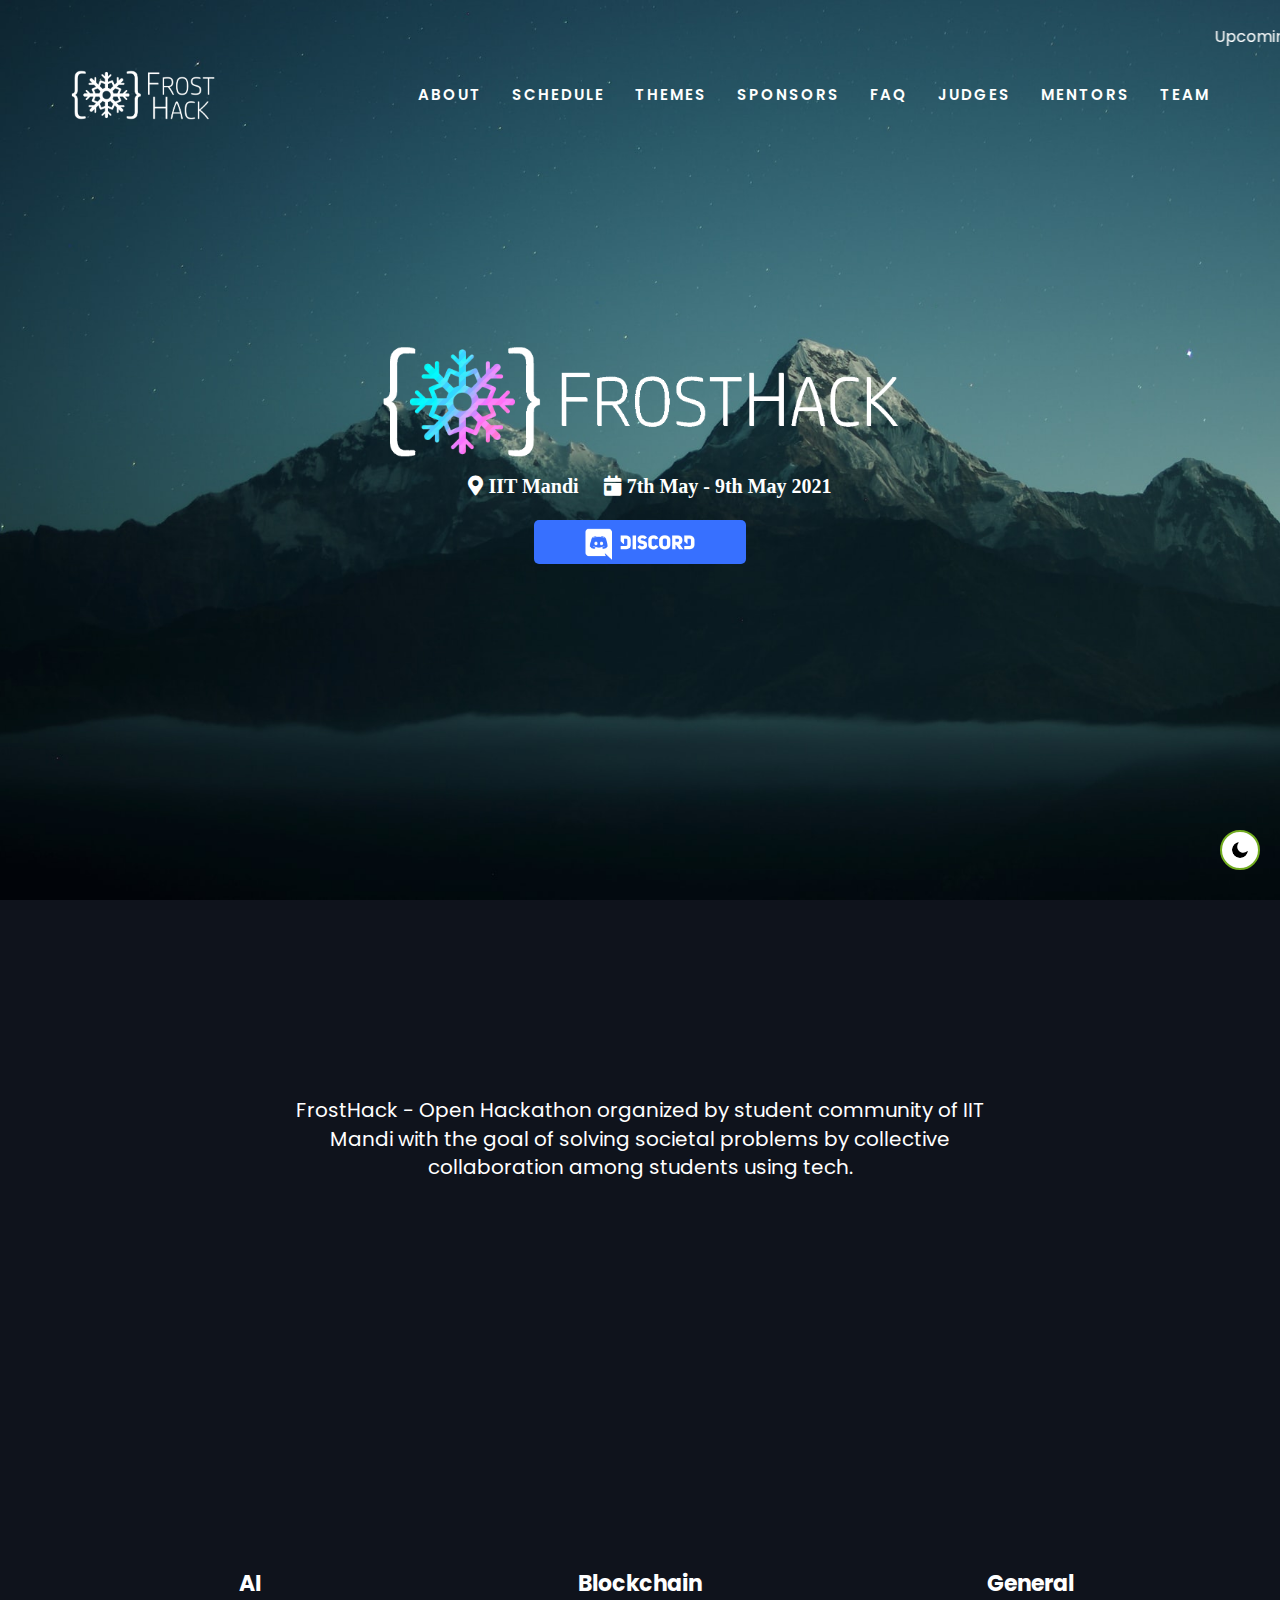
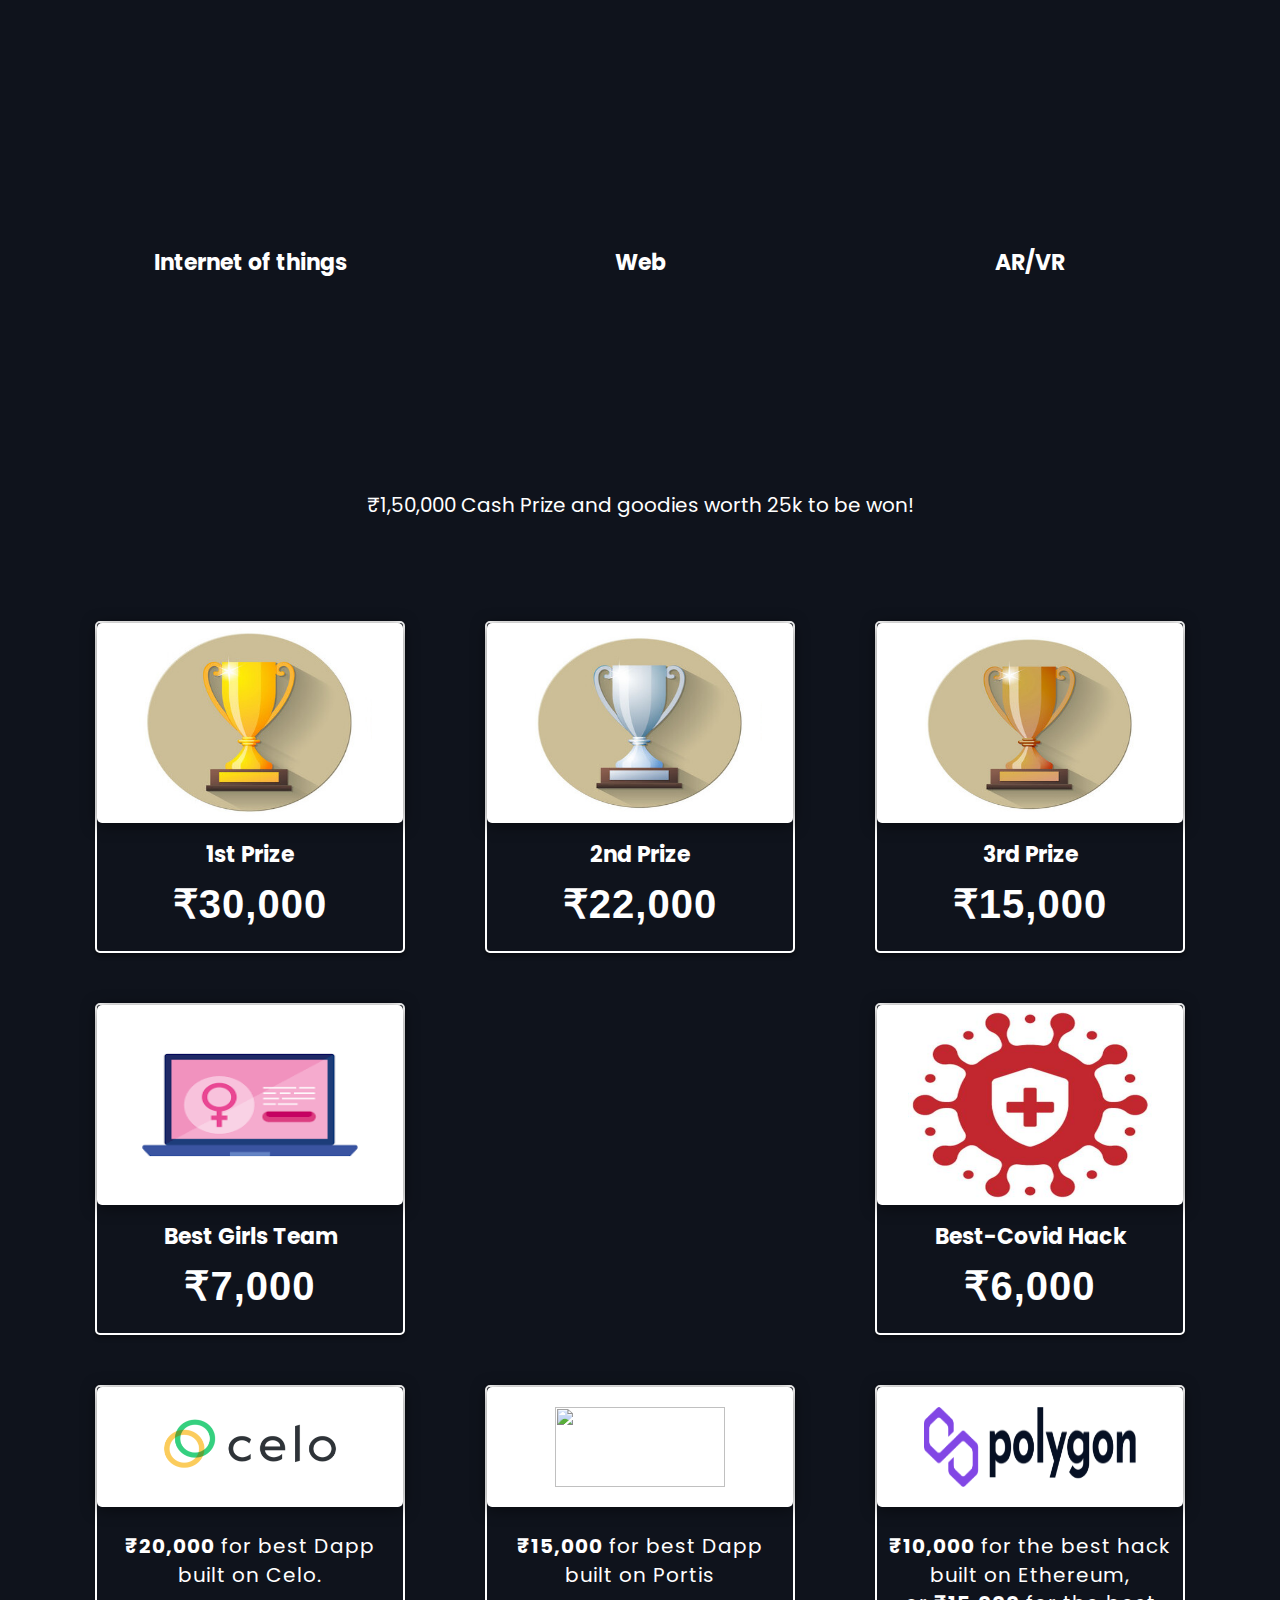
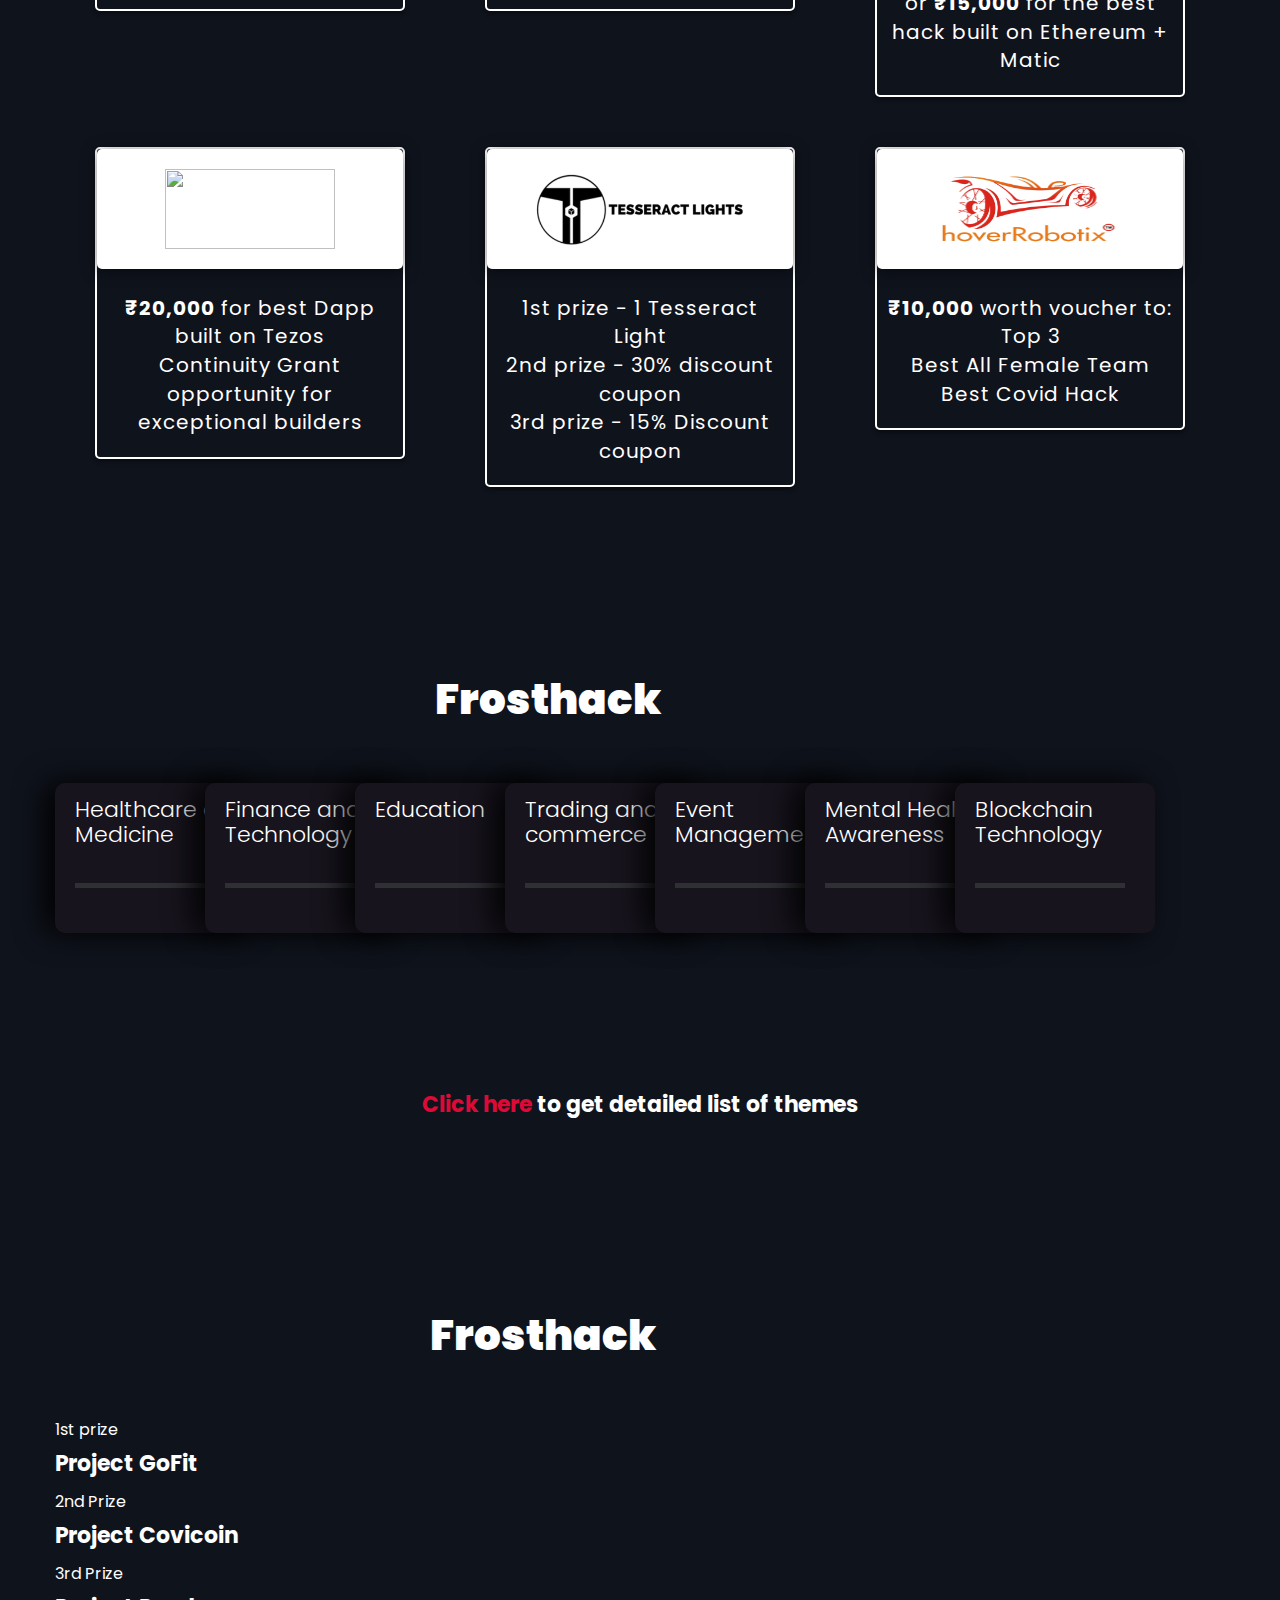
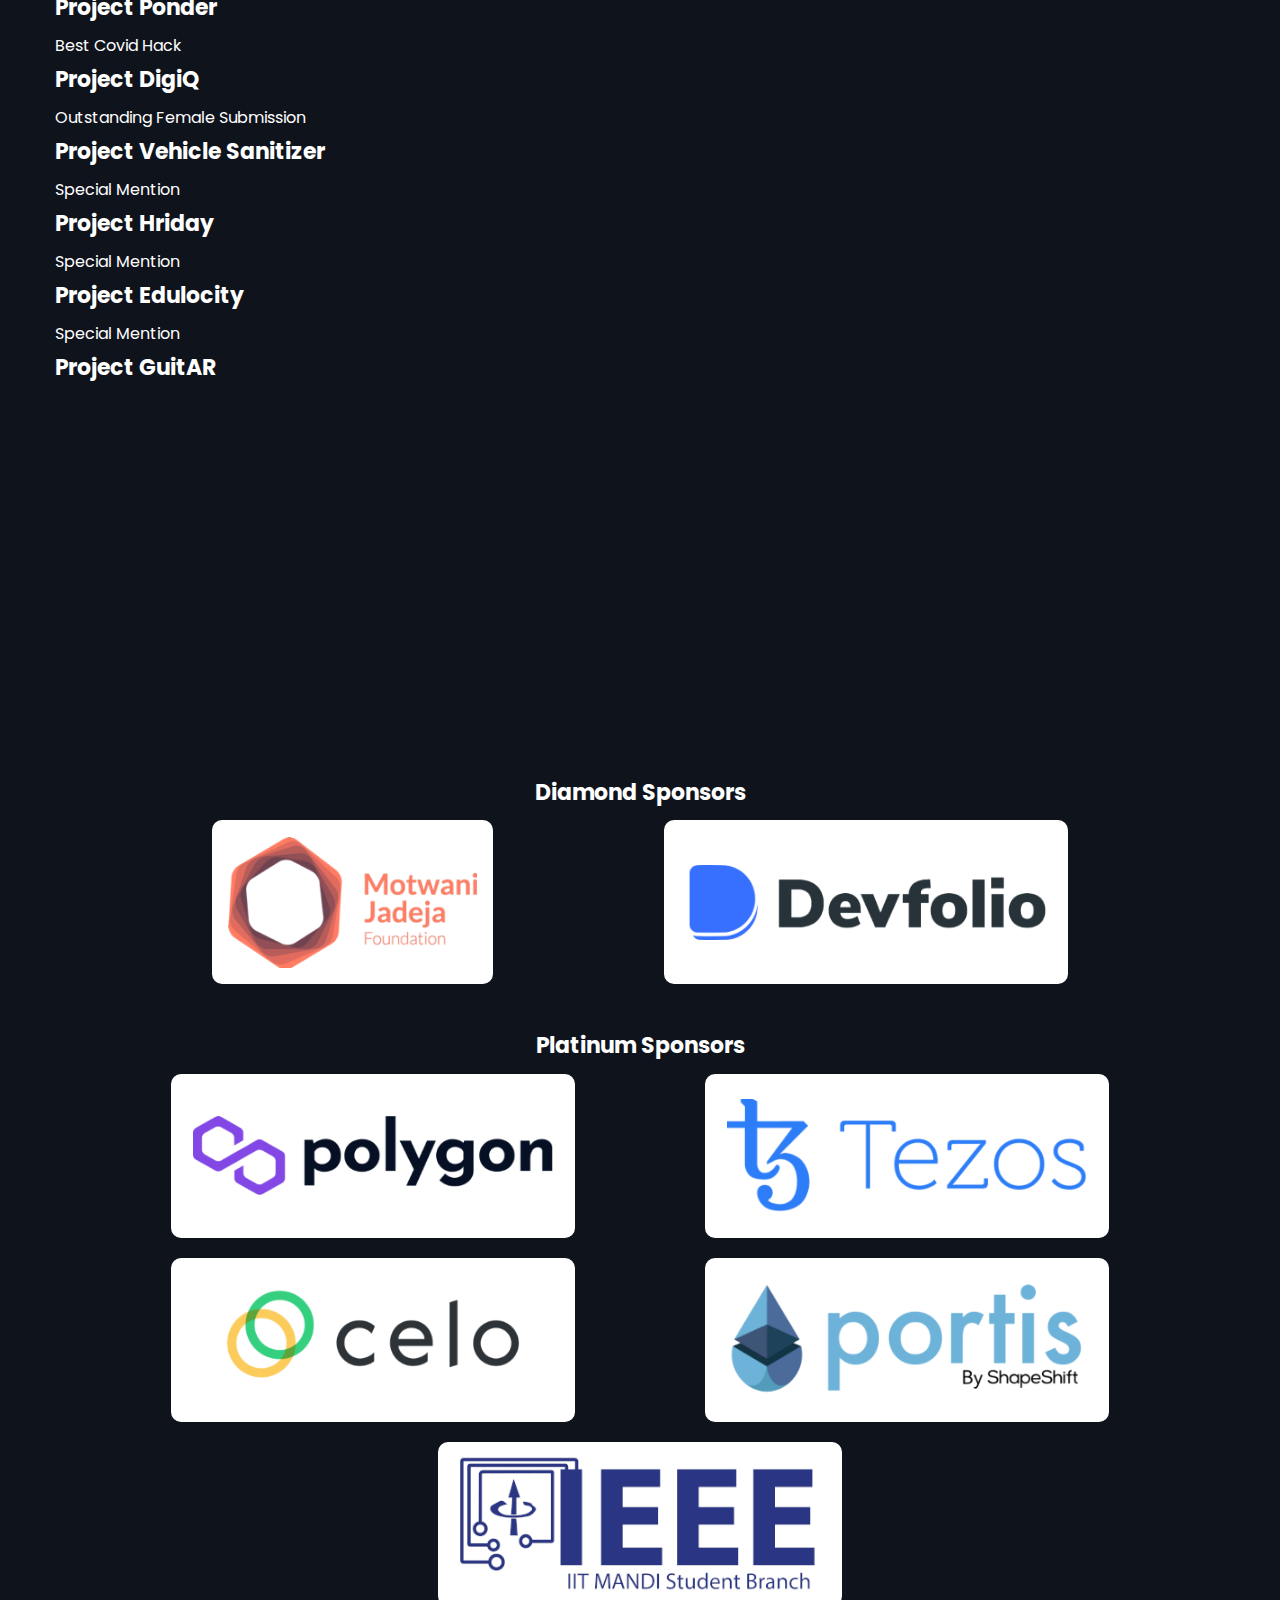
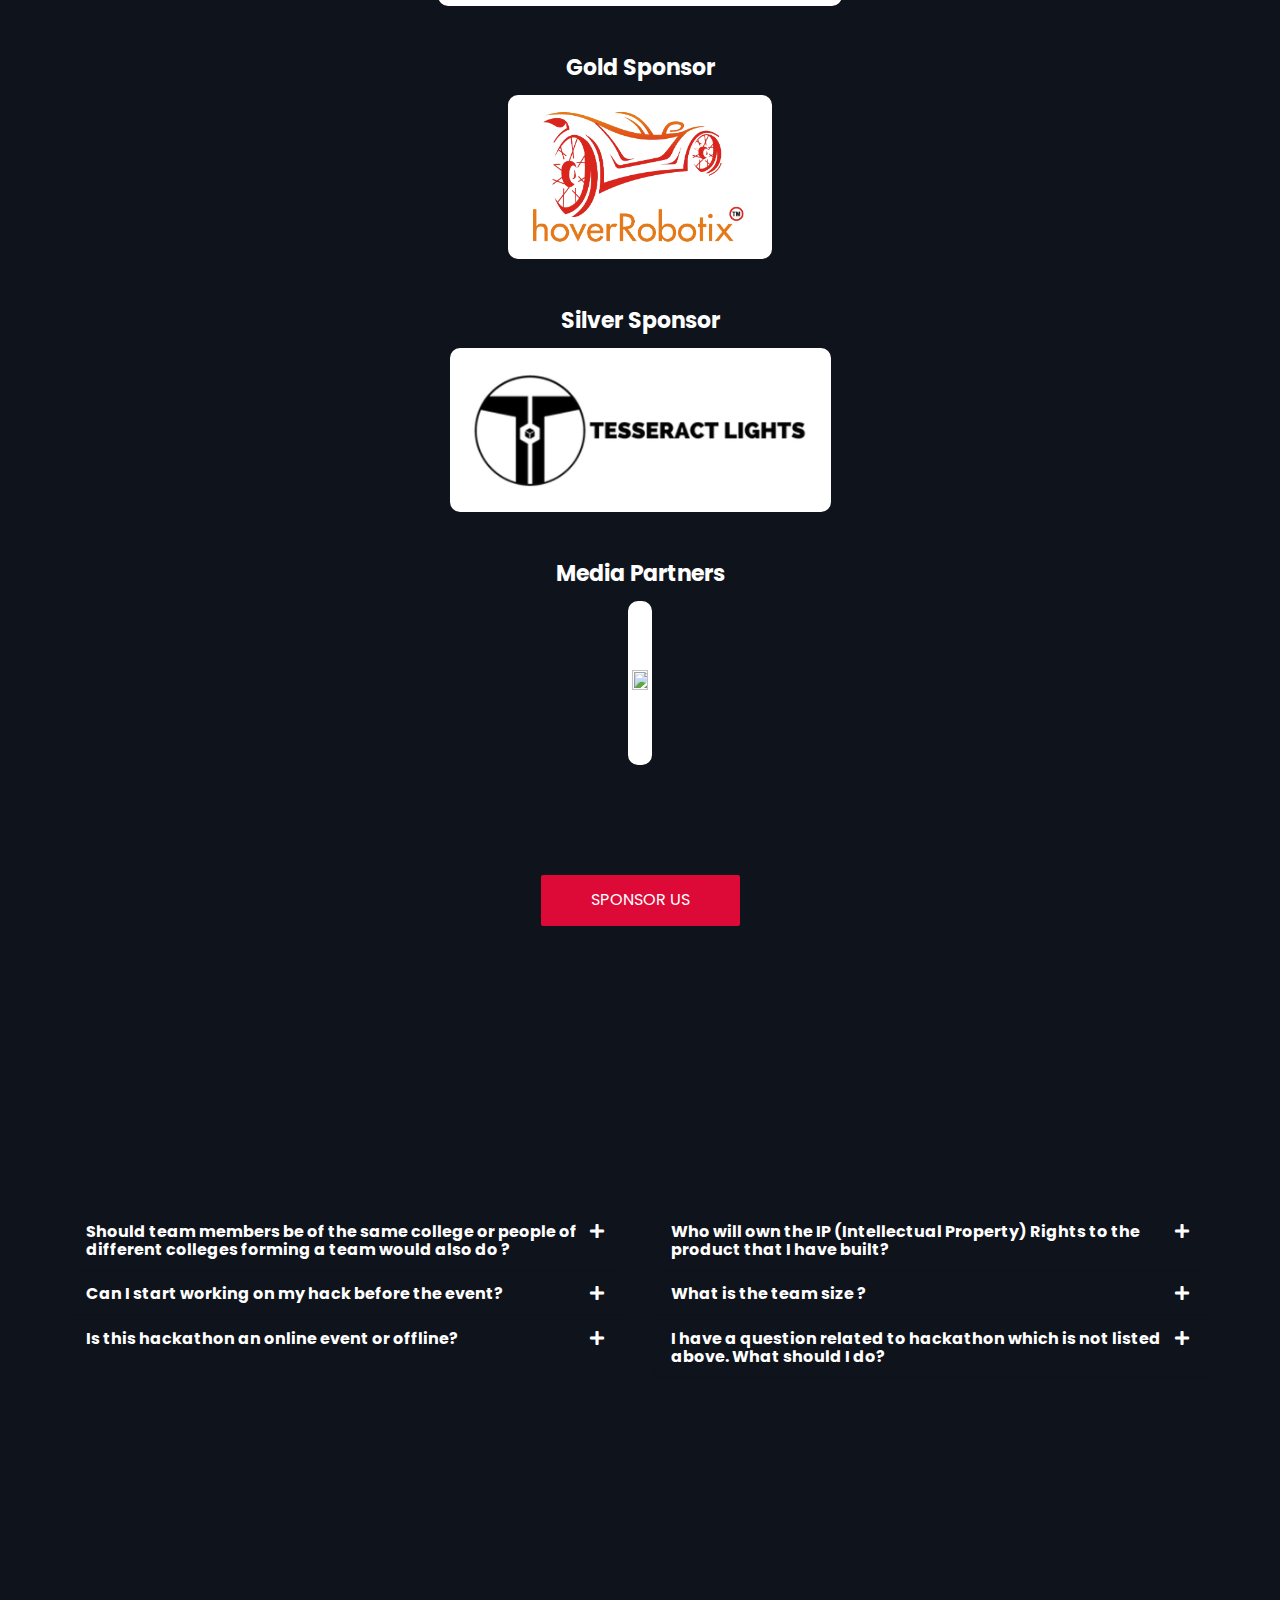
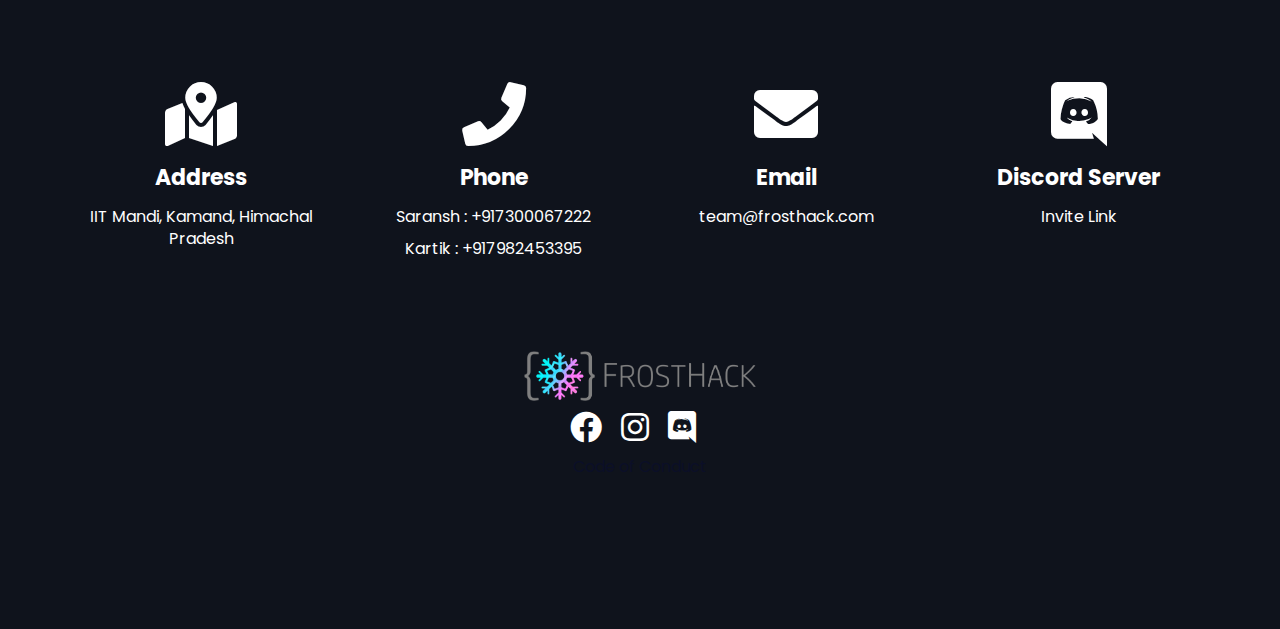
==== index.html @ 31b35fc3 "Update index.html" ====
<!DOCTYPE html>
<html lang="en">

<head>
	<meta name="keywords" content="tech,event,hack,hackathon,2020,frosthack,iit,mandi,fest,latest,trending">
	<meta charset="utf-8">
	<meta http-equiv="X-UA-Compatible" content="IE=edge">
	<meta name="viewport" content="width=device-width, initial-scale=1">
	<!-- The above 3 meta tags *must* come first in the head; any other head content must come *after* these tags -->

	<title>FrostHack | IIT Mandi</title>

	<!-- favicon -->
	<link rel="icon" href="./img/logos/favi.png" type="image/x-icon" />
	<link rel="shortcut icon" href="./img/logos/favi.png" type="image/x-icon" />

	<!-- Google font -->
	<link href="https://fonts.googleapis.com/css?family=Poppins:400,500,700,900" rel="stylesheet">

	<!-- Bootstrap -->
	<link type="text/css" rel="stylesheet" href="css/bootstrap.min.css" />
	<!-- Owl Carousel -->
	<link type="text/css" rel="stylesheet" href="css/owl.carousel.css" />
	<link type="text/css" rel="stylesheet" href="css/owl.theme.default.css" />

	<!-- Font Awesome Icon -->
	<link rel="stylesheet" href="fontAwesome/css/all.min.css">
	<!-- <link rel="stylesheet" href="css/font-awesome.min.css"> -->

	<!-- Custom stlylesheet -->
	<link type="text/css" rel="stylesheet" href="css/style.css" />
	<link rel="stylesheet" href="css/index.css">
	<link rel="stylesheet" href="css/faq.css">
	<link rel="stylesheet" href="css/discordInvite.css"/>

</head>
	<body>
	<!-- Header -->
	<header id="header" class="transparent-navbar navTop">
		<marquee id="timeline" class="changecolor"></marquee>
		<!-- container -->
		<div class="container">
			<!-- navbar header -->
			<div class="navbar-header">
				<!-- Logo -->
				<div class="navbar-brand">
					<a class="logo" href="#home">
						<img class="logo-img" src="./img/logos/wide-small-white.png" alt="logo">
						<img class="logo-alt-img" src="./img/logos/wide-small.png" alt="logo">
					</a>
				</div>
				<!-- /Logo -->

				<!-- Mobile toggle -->
				<button class="navbar-toggle">
					<i class="fas fa-bars"></i>
				</button>
				<!-- /Mobile toggle -->
			</div>
			<!-- /navbar header -->

			<!-- Navigation -->
			<nav id="nav">
				<ul class="main-nav nav navbar-nav navbar-right">
					<!-- <li><a href="#home">Top</a></li> -->
					<li><a href="#about">about</a></li>
					<li><a href="#schedule">schedule</a></li>
					<li><a href="#themes">Themes</a></li>
					<li><a href="#sponsors">sponsors</a></li>
					<li><a href="#faq">faq</a></li>
					<li><a href="judges.html">Judges</a></li>
					<li><a href="mentors.html">Mentors</a></li>
					<li><a href="team.html">team</a></li>
				</ul>
			</nav>
			<!-- /Navigation -->
		</div>
		<!-- /container -->
	</header>
	<!-- /Header -->

	<!-- Home -->
	<div id="home">
		<!-- background image -->
		<div class="section-bg hero" data-stellar-background-ratio="0.5"></div>
		<!-- /background image -->

		<!-- home wrapper -->
		<div class="home-wrapper">
			<!-- container -->
			<div class="container">
				<!-- row -->
				<div class="row">
					<!-- home content -->
					<div class="col-md-8 col-md-offset-2">
						<div class="home-content">
							<h1>
								<!-- frosthack -->
								<img id="frosthacklogo" src="./img/logos/wide-white.png" alt="">
							</h1>
							<h4 class="lead">
								<i class="fas fa-map-marker-alt"> IIT Mandi</i>
								<i class="fas fa-calendar-day"> 7th May - 9th May 2021</i>
							</h4>
							<a href="https://discord.com/invite/Vq9FwuCnmb" class="cta-button-hero"><img src="./img/discord.png"></a>
							<div> <br> </div>
							<div> <br> </div>
							<div 
								class="apply-button" 
								data-hackathon-slug="frosthack2021" 
								data-button-theme="light"
								style="height: 44px; width: 312px"
							></div>
						</div>

					</div>
					<!-- /home content -->
				</div>
				<!-- /row -->
			</div>
			<!-- /container -->
		</div>
		<!-- /home wrapper -->
	</div>
	<!-- /Home -->

	<!-- About -->
	<div id="about" class="section">
		<!-- container -->
		<div class="container">
			<!-- row -->
			<div class="row">
				<!-- section title -->
				<div class="section-title">
					<h3 class="title"><span>About</span> <span style="color: #dd0a37;">Event</span></h3>
				</div>
				<!-- /section title -->

				<div class="col-md-8 col-md-offset-2 text-center">
					<!-- about content -->
					<div class="about-content">
						<p class="changecolor">
							FrostHack - Open Hackathon organized by student community of IIT Mandi with the goal of
							solving societal problems by collective collaboration among students using tech.
						</p>
					</div>
					<!-- /about content -->

				</div>
			</div>
			<!-- row -->
		</div>
		<!-- /container -->

		<!-- container -->
		<div class="container" style="padding-top: 4em;">
			<!-- row -->
			<div class="row tracks">
				<!-- section title -->
				<div class="section-title">
					<h5 class="title"><span>Tracks</span> </h5>
				</div>
				<!-- /section title -->

				<!-- track -->
				<div class="col-sm-4">
					<div class="track">
						<img src="img/ai.svg" alt="">
						<h3 class="mt-3">AI</h3>
					</div>
				</div>
				<!-- /track -->

				<!-- track -->
				<div class="col-sm-4">
					<div class="track">
						<img src="img/blockchain.svg" alt="">
						<h3 class="mt-3">Blockchain</h3>
					</div>
				</div>
				<!-- /track -->

				<!-- track -->
				<div class="col-sm-4">
					<div class="track">
						<img src="img/innovation.svg" alt="">
						<h3 class="mt-3">General</h3>
					</div>
				</div>
				<!-- /track -->

				<!-- track -->
				<div class="col-sm-4">
					<div class="track">
						<img src="img/iot.svg" alt="">
						<h3 class="mt-3">Internet of things</h3>
					</div>
				</div>
				<!-- /track -->

				<!-- track -->
				<div class="col-sm-4">
					<div class="track">
						<img src="img/web.svg" alt="">
						<h3 class="mt-3">Web</h3>
					</div>
				</div>
				<!-- /track -->

				<!-- track -->
				<div class="col-sm-4">
					<div class="track">
						<img src="img/ar-glasses.svg" alt="">
						<h3 class="mt-3">AR/VR</h3>
					</div>
				</div>
				<!-- /track -->

			</div>
			<!-- /row -->
		</div>
		<!-- /container -->
		
		<!-- container -->
		<div class="container" style="padding-top: 4em;">
			<!-- row -->
			<div class="row tracks">
				<!-- section title -->
				<div class="section-title">
					<h5 class="title"><span>Prizes</span> </h5>
				</div>

				

				<div class="col-md-8 col-md-offset-2 text-center">
					<!-- about content -->
					<div class="about-content">
						<p class="changecolor">
							₹1,50,000 Cash Prize and goodies worth 25k to be won!
						</p>
					</div>
					<!-- /about content -->

				</div>
				

				<!-- Prize Cards -->
				<div id="cards_landscape_wrap-2">
					<div class="container">
						<div class="row">
							<!--Prize-->
							<div class="col-xs-12 col-sm-6 col-md-3 col-lg-4" id = "cash-prize-r1">
								<div class="card-flyer">
									<div class="text-box">
										<div class="image-box">
											<img src="img/gold.jpg" alt="" />
										</div>
										<div class="text-container">
											<h3 class="changecolor">1st Prize</h3>
											<h5 class="changecolor">₹30,000</h5>
											<p></p>
										</div>
									</div>
								</div>		
							</div>
							<!--/Prize-->

							<!--Prize-->
							<div class="col-xs-12 col-sm-6 col-md-3 col-lg-4" id = "cash-prize-r1">
								<div class="card-flyer">
									<div class="text-box">
										<div class="image-box">
											<img src="img/silver.jpg" alt="" />
										</div>
										<div class="text-container">
											<h3 class="changecolor">2nd Prize</h3>
											<h5 class="changecolor">₹22,000</h5>
											<p></p>
										</div>
									</div>
								</div>
							</div>
							<!--/Prize-->

							<!--Prize-->
							<div class="col-xs-12 col-sm-6 col-md-3 col-lg-4" id = "cash-prize-r1">
								<div class="card-flyer">
									<div class="text-box">
										<div class="image-box">
											<img src="img/bronze.jpg" alt="" />
										</div>
										<div class="text-container">
											<h3 class="changecolor">3rd Prize</h3>
											<h5 class="changecolor">₹15,000</h5>
											<p></p>
										</div>
									</div>
								</div>
							</div>
							<!--/Prize-->

							<!--Prize-->
							<div class="col-xs-12 col-sm-6 col-md-3 col-lg-4" id = "cash-prize-r1">
								<div class="card-flyer">
									<div class="text-box">
										<div class="image-box">
											<img src="img/girl.png" alt="" />
										</div>
										<div class="text-container">
											<h3 class="changecolor">Best Girls Team</h3>
											<h5 class="changecolor">₹7,000</h5>
											<p></p>
										</div>
									</div>
								</div>
							</div>
							<!--/Prize-->

							<!--Prize-->
							<div class="col-xs-12 col-sm-6 col-md-3 col-lg-4" id = "cash-prize-r1">
							</div>
							<!--/Prize-->

							<!--Prize-->
							<div class="col-xs-12 col-sm-6 col-md-3 col-lg-4" id = "cash-prize-r1">
								<div class="card-flyer">
									<div class="text-box">
										<div class="image-box">
											<img src="img/covid.jpg" alt="" />
										</div>
										<div class="text-container">
											<h3 class="changecolor">Best-Covid Hack</h3>
											<h5 class="changecolor">₹6,000</h5>
											<p></p>
										</div>
									</div>
								</div>
							</div>
							<!--/Prize-->

							<!--Prize-->
							<div class="col-xs-12 col-sm-6 col-md-3 col-lg-4" id = "cash-prize-r1">
								<a href="https://www.notion.so/Celo-Devfolio-Hackathon-Season-Prize-8b98dac17f134abeae863d5d98c01ff0">
									<div class="card-flyer">
										<div class="text-box">
											<div class="image-box-noncash">
												<img src="img/spons/Celo.png" alt="" />
											</div>
											<div class="text-container">
												<p class="changecolor"><b>₹20,000</b> for best Dapp built on Celo.</p>
											</div>
										</div>
									</div>
								</a>
							</div>
							<!--/Prize-->

							<!--Prize-->
							<div class="col-xs-12 col-sm-6 col-md-3 col-lg-4" id = "cash-prize-r1">
								<a href="https://www.notion.so/Portis-by-Shapeshift-Devfolio-Hackathon-Season-Prize-e198dfd094a9411b8cd0f80d76a04a90">
									<div class="card-flyer">
										<div class="text-box">
											<div class="image-box-noncash">
												<img src="img/spons/portis.jpg" alt="" />
											</div>
											<div class="text-container">
												<p class="changecolor"><b>₹15,000</b> for best Dapp built on Portis</p>
											</div>
										</div>
									</div>
								</a>
							</div>
							<!--/Prize-->

							<!--Prize-->
							<div class="col-xs-12 col-sm-6 col-md-3 col-lg-4" id = "cash-prize-r1">
								<a href="https://www.notion.so/Polygon-Devfolio-Hackathon-Season-Prize-de8961d5eeff4780963749da0b75037c">
									<div class="card-flyer">
										<div class="text-box">
											<div class="image-box-noncash">
												<img src="img/spons/Polygon2.png" alt="" />
											</div>
											<div class="text-container">
												<p class="changecolor"><b>₹10,000</b> for the best hack built on Ethereum,<br> or <b>₹15,000</b> for the best hack built on Ethereum + Matic</p>
											</div>
										</div>
									</div>
								</a>
							</div>
							<!--/Prize-->

							<!--Prize-->
							<div class="col-xs-12 col-sm-6 col-md-3 col-lg-4" id = "cash-prize-r1">
								<a href="https://www.notion.so/Tezos-Devfolio-Hackathon-Season-Prize-e90b6811b0df43e5a7dadf534fc000ff">
									<div class="card-flyer">
										<div class="text-box">
											<div class="image-box-noncash">
												<img src="img/spons/tezos.jpg" alt="" />
											</div>
											<div class="text-container">
												<p class="changecolor"><b>₹20,000</b> for best Dapp built on Tezos <br> Continuity Grant opportunity for exceptional builders</p>
											</div>
										</div>
									</div>
								</a>
							</div>
							<!--/Prize-->

							<!--Prize-->
							<div class="col-xs-12 col-sm-6 col-md-3 col-lg-4" id = "cash-prize-r1">
								<a href="https://tesseract.rezzlon.com/">
									<div class="card-flyer">
										<div class="text-box">
											<div class="image-box-noncash">
												<img src="img/spons/tesseract.png" alt="" />
											</div>
											<div class="text-container">
												<p class="changecolor">1st prize - 1 Tesseract Light <br> 2nd prize - 30% discount coupon <br> 3rd prize - 15% Discount coupon</p>
											</div>
										</div>
									</div>
								</a>
							</div>
							<!--/Prize-->

							<!--Prize-->
							<div class="col-xs-12 col-sm-6 col-md-3 col-lg-4" id = "cash-prize-r1">
								<a href="https://hoverrobotix.com/">
									<div class="card-flyer">
										<div class="text-box">
											<div class="image-box-noncash">
												<img src="img/spons/hoverRobotix.png" alt="" />
											</div>
											<div class="text-container">
												<p class="changecolor"><b>₹10,000</b> worth voucher to: <br>Top 3<br>Best All Female Team<br>Best Covid Hack</b></p>
											</div>
										</div>
									</div>
								</a>
							</div>
							<!--/Prize-->

						</div>
					</div>
				</div>
				<!-- /Prize Cards -->
								

			<!-- /row -->
		</div>
		<!-- /container -->
	</div>
	<!-- /Themes -->
	<div id="themes" class="section">
		<!-- container -->
		<div class="container">
			<!-- row -->
			<div class="row">
		<div class="section-title">
			<h3 class="title"><span></span>Frosthack <span style="color: #dd0a37;">Themes</span></h3>
		</div>
			<div class="container-theme">
				<div class="card">
				<h3 class="title-theme">Healthcare and Medicine</h3>
				<div class="bar">
					<div class="emptybar"></div>
					<div class="filledbar"></div>
				</div>
				</div>
				<div class="card">
				<h3 class="title-theme">Finance and Technology</h3>
				<div class="bar">
					<div class="emptybar"></div>
					<div class="filledbar"></div>
				</div>
				</div>
				<div class="card">
				<h3 class="title-theme">Education</h3>
				<div class="bar">
					<div class="emptybar"></div>
					<div class="filledbar"></div>
				</div>
				</div>
				<div class="card">
				<h3 class="title-theme">Trading and E-commerce</h3>
				<div class="bar">
					<div class="emptybar"></div>
					<div class="filledbar"></div>
				</div>
				</div>
				<div class="card">
				<h3 class="title-theme">Event Management</h3>
				<div class="bar">
					<div class="emptybar"></div>
					<div class="filledbar"></div>
				</div>
				</div>
				<div class="card">
				<h3 class="title-theme">Mental Health Awareness</h3>
				<div class="bar">
					<div class="emptybar"></div>
					<div class="filledbar"></div>
				</div>
				</div>
				<div class="card">
				<h3 class="title-theme">Blockchain Technology</h3>
				<div class="bar">
					<div class="emptybar"></div>
					<div class="filledbar"></div>
				</div>
			</div>
			</div>
			<div class="col-md-8 col-md-offset-2 text-center">
				<!-- about content -->
				<div id="theme_details" class="about-content">
					<p class="changecolor">
						<h3><a href="https://drive.google.com/file/d/1KgGfG7DoovpXUXjqb-hQEa4kHonQ0tBh/view" style="color: #dd0a37;"><span style="color: #dd0a37;">Click here </span><span class="changecolor">to get detailed list of themes</span></a></h3>
					</p>
				</div>
				<!-- /about content -->

			</div>
		</div>
	</div>
	</div>
	<link href="https://fonts.googleapis.com/css?family=Montserrat:400,700" rel="stylesheet">

	<div id="themes" class="section">
		<!-- container -->
		<div class="container">
			<!-- row -->
			<div class="row">
		<div class="section-title">
			<h3 class="title"><span></span>Frosthack <span style="color: #dd0a37;">Winners</span></h3>
		</div>
	<section class="hero-section">
	  <div class="card-grid">
		<a class="winners_card" href="https://devfolio.co/submissions/gofit-f48b">
		  <div class="card__background" style="background-image: url(https://assets.devfolio.co/hackathons/efcf40b9f9b043f38f82fa2d03a0154d/projects/458f2c96a2194c4ea726db09de2c530d/854dda8a-d2b5-4eb7-88fe-78803bdcb6ad.png)"></div>
		  <div class="card__content changecolor">
			<p class="card__category changecolor">1st prize</p>
			<h3 class="card__heading changecolor">Project GoFit</h3>
		  </div>
		</a>
		<a class="winners_card" href="https://devfolio.co/submissions/covicoin-74c9">
		  <div class="card__background" style="background-image: url(https://assets.devfolio.co/hackathons/efcf40b9f9b043f38f82fa2d03a0154d/projects/c793422146584da2a9509d9c0f39a4a5/aedef7f2-04ea-4915-a898-2f8300fe5dd4.png)"></div>
		  <div class="card__content">
			<p class="card__category changecolor">2nd Prize</p>
			<h3 class="card__heading changecolor">Project Covicoin</h3>
		  </div>
		</a>
		<a class="winners_card" href="http://frosthacksubmission.pythonanywhere.com/details/46?">
		  <div class="card__background" style="background-image: url(img/ponder.png)"></div>
		  <div class="card__content">
			<p class="card__category changecolor">3rd Prize</p>
			<h3 class="card__heading changecolor">Project Ponder</h3>
		  </div>
		</li>
		<a class="winners_card" href="https://devfolio.co/submissions/digiq-06b4">
		  <div class="card__background" style="background-image: url(https://assets.devfolio.co/hackathons/efcf40b9f9b043f38f82fa2d03a0154d/projects/c212b8e42495443b80dde754bdd55869/b6244c4d-d11e-4138-82c5-038c33cc6aed.jpeg)"></div>
		  <div class="card__content">
			<p class="card__category changecolor">Best Covid Hack</p>
			<h3 class="card__heading changecolor">Project DigiQ</h3>
		  </div>
		</a>
		<a class="winners_card" href="https://devfolio.co/submissions/uvc-vehicle-sanitizer-2cb9">
			<div class="card__background" style="background-image: url(https://assets.devfolio.co/hackathons/efcf40b9f9b043f38f82fa2d03a0154d/projects/d616200e2a804afd8764360824726aa1/c7d7eb79-1cac-4372-97f8-9a84ba790727.jpeg)"></div>
			<div class="card__content">
			  <p class="card__category changecolor">Outstanding Female Submission</p>
			  <h3 class="card__heading changecolor">Project Vehicle Sanitizer</h3>
			</div>
		</a>
		<a class="winners_card" href="https://devfolio.co/submissions/hriday-ad19">
			<div class="card__background" style="background-image: url(https://assets.devfolio.co/hackathons/efcf40b9f9b043f38f82fa2d03a0154d/projects/6606bee2d20b46b0a18b57ad7fb3bc63/863bc909-ccae-486a-ba1a-9c30de6a9489.jpeg)"></div>
			<div class="card__content">
			  <p class="card__category changecolor">Special Mention</p>
			  <h3 class="card__heading changecolor">Project Hriday</h3>
			</div>
		</a>
		<a class="winners_card" href="https://devfolio.co/submissions/edulocity-bb7c">
			<div class="card__background" style="background-image: url(https://assets.devfolio.co/hackathons/efcf40b9f9b043f38f82fa2d03a0154d/projects/c0e049c6237a463b89c3b98b125eb68f/5908a983-8d40-4012-b879-27f18c4a3a39.jpeg)"></div>
			<div class="card__content">
			  <p class="card__category changecolor">Special Mention</p>
			  <h3 class="card__heading changecolor">Project Edulocity</h3>
			</div>
		</a>
		<a class="winners_card" href="https://devfolio.co/submissions/guitar-a8b8">
			<div class="card__background" style="background-image: url(https://assets.devfolio.co/hackathons/efcf40b9f9b043f38f82fa2d03a0154d/projects/78e29ee92e834576906e12459c78a4da/1c4a203b-6d52-41de-b037-aba6c0eb6f14.png)"></div>
			<div class="card__content">
			  <p class="card__category changecolor">Special Mention</p>
			  <h3 class="card__heading changecolor">Project GuitAR</h3>
			</div>
		</a>
	  <div>
	</section>
</div>
</div>
</div>
	
	<!-- Sponsors -->
	<div id="sponsors" class="section">
		<div class="container">
			<div class="row sponbox">
			<!-- section title -->
			<div class="section-title">
				<h3 class="title"><span>Our</span> <span style="color: #dd0a37;">Sponsors</span></h3>
			</div>
			<!-- /section title -->
		</div>

		<h3 class="text-center changecolor">Diamond Sponsors</h3>

		
		<div class="spon-diamond">
			<div class="track sponsor">
				<a href="https://motwanijadejafoundation.com/" target="_blank">
					<div class="img">
						<img src="img/spons/MJFlogo.png" alt="">
					</div>
				</a>
			</div>

			<div class="track sponsor">
				<a href="https://devfolio.co/" target="_blank">
					<div class="img">
						<img src="img/spons/Devfolio2x.png" alt="">
					</div>
				</a>
			</div>
		</div>
		
		<h3 class="text-center changecolor" style="margin-top: 30px;">Platinum Sponsors</h3>

		<div class="spon-platinum">
			<div class="track sponsor">
			<a href="https://polygon.technology/" target="_blank">
				<div class="img">
				<img src="img/spons/Polygon2.png" alt="" />
				</div>
			</a>
			</div>
			<div class="track sponsor">
			<a href="https://tezos.com/" target="_blank">
				<div class="img">
				<img src="img/spons/tezos.png" alt="" />
				</div>
			</a>
			</div>
			<div class="track sponsor">
			<a href="https://celo.org/" target="_blank">
				<div class="img">
				<img src="img/spons/Celo.png" alt="not found" />
				</div>
			</a>
			</div>
			<div class="track sponsor">
			<a href="https://www.portis.io" target="_blank">
				<div class="img">
				<img src="img/spons/portis.png" alt="" class="spon-logo" />
				</div>
			</a>
			</div>
			<div class="track sponsor">
				<a href="https://ieee.iitmandi.ac.in/" target="_blank">
					<div class="img">
					<img src="img/spons/IEEE_logo.png" alt="" class="spon-logo" />
					</div>
				</a>
				</div>
		</div>
		
	</div>

	<h3 class="text-center changecolor" style="margin-top: 30px;">Gold Sponsor</h3>

	
	 
	<div class="spon-diamond">
		<div class="track sponsor">
			<a href="https://hoverrobotix.com/" target="_blank">
				<div class="img-fluid">
					<img src="img/spons/hoverRobotix.png" alt="">
				</div>
			</a>
		</div>
	</div>


	<h3 class="text-center changecolor" style="margin-top: 30px;">Silver Sponsor</h3>

	<div class="spon-diamond">
		<div class="track sponsor">
			<a href="https://tesseract.rezzlon.com/" target="_blank">
				<div class="img">
					<img src="img/spons/tesseract.png" alt="" width="50" height="60">
				</div>
			</a>
		</div>
	</div>

	<h3 class="text-center changecolor" style="margin-top: 30px;">Media Partners</h3>

	<div class="spon-diamond">
		<div class="track sponsor">
			<a href="https://www.linkedin.com/company/hackoverflow/?originalSubdomain=in" target="_blank">
				<div class="img">
					<img src="img/spons/hackoverflow_logo.png" alt="" width="50" height="60">
				</div>
			</a>
		</div>
	</div>


		<!-- container -->
		<div class="container">
			
			<!-- track -->
			
			<!-- /track -->
			
			
			<!-- track -->
			
			<!-- /track -->

			<!-- track -->
			
			<!-- /track -->

			<!-- track -->
			
			<!-- /track -->

			<!-- track -->
			<!-- <div class="col-md-4">
				<a href="https://www.edtimes.in/" target="_blank">
					<div class="track">
						<div class="img" style="width: 100%;">
							<img class="img-adjust" src="img/spons/edtimes_logo.png" alt="">
						</div>
					</div>
				</a>
			</div> -->
			<!-- /track -->


		</div>
		<!-- /container -->

		<!-- container -->
		<div class="container">
			
			<!-- track -->
			<!-- <div class="col-md-4">
				<a href="https://www.gatsbyjs.org/" target="_blank">
					<div class="track">
						<div class="img" style="width: 100%;">
							<img src="img/spons/gatsby.svg" alt="">
						</div>
					</div>
				</a>
			</div> -->
			<!-- /track -->

			<!-- track -->
			<!-- <div class="col-md-4">
				<a href="https://tezos.com/" target="_blank">
					<div class="track">
						<div class="img-adjust" style="width: 100%;">
							<img src="img/spons/tezos.svg" alt="">
						</div>
					</div>
				</a>
			</div> -->
			<!-- /track -->
			
			<!-- track -->
			<!-- <div class="col-md-4">
				<a href="https://www.axure.com/" target="_blank">
					<div class="track">
						<div class="img" style="width: 100%;">
							<img class="extra-wide-adjust" src="img/spons/axure.svg" alt="">
						</div>
					</div>
				</a>
			</div> -->
			<!-- /track -->

			<!-- track -->
			<!-- <div class="col-md-4">
				<a href="https://codingblocks.com/" target="_blank">
					<div class="track">
						<div class="img" style="width: 100%;">
							<img class="img-adjust" src="img/spons/Logo_DarkGrey_ NoShadow.png" alt="">
						</div>
					</div>
				</a>
			</div> -->
			<!-- /track -->

		</div>
		<!-- container -->

		<!-- container -->
		<div class="container">
			<!-- track -->
			<!-- <div class="col-md-4">
				<a href="https://doist.com/" target="_blank">
					<div class="track">
						<div class="img" style="width: 100%;">
							<img class="extra-wide-adjust" src="img/spons/doist-logo.svg" alt="">
						</div>
					</div>
				</a>
			</div> -->
			<!-- /track -->
			
			<!-- track -->
			<!-- <div class="col-md-4">
				<a href="https://www.wolfram.com/" target="_blank">
					<div class="track">
						<div class="img" style="width: 100%;">
							<img class="img-adjust" src="img/spons/WolframCorporateLogo.png" alt="">
						</div>
					</div>
				</a>
			</div> -->
			<!-- /track -->
			
			<!-- track -->
			<!-- <div class="col-md-4">
				<a href="https://fold.money/" target="_blank">
					<div class="track">
						<div class="img" style="width: 100%;">
							<img class="img-adjust" src="img/spons/fold.png" alt="">
						</div>
					</div>
				</a>
			</div> -->
			<!-- /track -->
			
		</div>
		<!-- container -->

		<!-- container -->
		<div class="container">

			<!-- track -->
			<!-- <div class="col-md-4">
				<a href="https://zulipchat.com/" target="_blank">
					<div class="track">
						<div class="img">
							<img class="img-adjust" src="img/spons/zulip.png" alt="">
						</div>
					</div>
				</a>
			</div> -->
			<!-- /track -->


			<!-- track -->
			<!-- <div class="col-md-4">
				<a href="https://www.creative-tim.com/" target="_blank">
					<div class="track">
						<div class="img" style="width: 100%;">
							<img class="img-adjust" src="img/spons/creativeTim.png" alt="">
						</div>
					</div>
				</a>
			</div> -->
			<!-- /track -->

			

			<!-- track -->
			<!-- <div class="col-md-4">
				<a href="https://www.bugsee.com/" target="_blank">
					<div class="track">
						<div class="img" style="width: 100%;">
							<img class="img-adjust" src="img/spons/bugsee.png" alt="">
						</div>
					</div>
				</a>
			</div> -->
			<!-- /track -->
		</div>
		<!-- /container -->
		
		<!-- container -->
		<div class="container" >

			<!-- track -->
			<!-- <div class="col-md-4">
				<a href="https://www.producthunt.com/" target="_blank">
					<div class="track">
						<div class="img" style="width: 100%;">
							<img class="img-adjust" src="img/spons/productHunt.png" alt="">
						</div>
					</div>
				</a>
			</div> -->
			<!-- /track -->

			<!-- track -->
			<!-- <div class="col-md-4">
				<a href="https://stickerapp.com/" target="_blank">
					<div class="track">
						<div class="img" style="width: 100%;">
							<img class="img-adjust" src="img/spons/stickerapp.jpg" alt="">
						</div>
					</div>
				</a>
			</div> -->
			<!-- /track -->

			<!-- track -->
			<!-- <div class="col-md-4">
				<a href="https://xyz.xyz/" target="_blank">
					<div class="track">
						<div class="img" style="width: 100%;">
							<img class="img-adjust" src="img/spons/XYZ-logo-tagline.png" alt="">
						</div>
					</div>
				</a>
			</div> -->
			<!-- /track -->

		</div>
		<!-- container -->

		<!-- container -->
		<div class="container">

			<div class="download-btn">
				<a href="./files/spon.pdf" class="main-btn">Sponsor Us</a>
			</div>

		</div>
		<!-- /container -->


		
	</div>
	<!-- /Sponsors -->

	<!-- FAQ -->
	<div id="faq" class="section">
		<!-- container -->
		<div class="container">
			<!-- row -->
			<div class="row">
				<!-- section title -->
				<div class="section-title">
					<h3 class="title"><span>Frequent </span> <span style="color: #dd0a37;">Questions</span></h3>
				</div>
				<!-- /section title -->

				<!-- Questions -->
				<div class="col-lg-6 col-md-12 col-sm-12 col-xs-12">
					<div class="faq">
						<div class="panel-group" id="accordion-left" role="tablist" aria-multiselectable="true">
							<div class="panel panel-default">
								<div class="panel-heading" role="tab">
									<h3 class="panel-title">
										<a class="collapsed changecolor" data-toggle="collapse" data-parent="#accordion-left"
											href="#collapse1st" aria-expanded="false" aria-controls="collapse1st">
											Should team members be of the same college or people of different colleges forming a team would also do ?
										</a>
									</h3>
								</div>
								<div id="collapse1st" class="panel-collapse collapse" role="tabpanel"
									aria-labelledby="headingOne">
									<div class="panel-body">
										<p class="changecolor">
											Yes, team members can be from different colleges
										</p>
									</div>
								</div>
							</div>
							
							<div class="panel panel-default">
								<div class="panel-heading" role="tab">
									<h3 class="panel-title">
										<a class="collapsed changecolor" data-toggle="collapse" data-parent="#accordion-left"
											href="#collapse6th" aria-expanded="false" aria-controls="collapse6th">
											Can I start working on my hack before the event?
										</a>
									</h3>
								</div>
								<div id="collapse6th" class="panel-collapse collapse" role="tabpanel"
									aria-labelledby="headingOne">
									<div class="panel-body">
										<p class="changecolor">
											No. In the interest of fairness, students should not be working on their
											projects before FROSTHACK begins and we do not allow participants to work on
											pre-existing projects. However, you can familiarize yourself with all the
											tools and technologies you intend to use beforehand!
										</p>
									</div>
								</div>
							</div>
							<div class="panel panel-default">
								<div class="panel-heading" role="tab">
									<h3 class="panel-title">
										<a class="collapsed changecolor" data-toggle="collapse" data-parent="#accordion-left"
											href="#collapse2nd" aria-expanded="false" aria-controls="collapse2nd">
											Is this hackathon an online event or offline?
										</a>
									</h3>
								</div>
								<div id="collapse2nd" class="panel-collapse collapse" role="tabpanel"
									aria-labelledby="headingTwo">
									<div class="panel-body">
										<p class="changecolor">
											The event will be online.
										</p>
									</div>
								</div>
							</div>
							<!-- 
								<div class="panel panel-default">
								<div class="panel-heading" role="tab">
									<h3 class="panel-title">
										<a class="collapsed" data-toggle="collapse" data-parent="#accordion-left"
											href="#collapse3rd" aria-expanded="false" aria-controls="collapse3rd">
											Will travel reimbursement be provided to participants?
										</a>
									</h3>
								</div>
								<div id="collapse3rd" class="panel-collapse collapse" role="tabpanel"
									aria-labelledby="headingTwo">
									<div class="panel-body">
										<p>
											No, unfortunately we cannot provide any travel reimbursement to participants.
										</p>
									</div>
								</div>
							</div>
							-->

							<!-- <div class="panel panel-default">
								<div class="panel-heading" role="tab">
									<h3 class="panel-title">
										<a class="collapsed" data-toggle="collapse" data-parent="#accordion-left"
											href="#collapse7th" aria-expanded="false" aria-controls="collapse7th">
											What are the food and accomodation arrangements?
										</a>
									</h3>
								</div>
								<div id="collapse7th" class="panel-collapse collapse" role="tabpanel"
									aria-labelledby="headingOne">
									<div class="panel-body">
										<p>
											We will be providing accomodation from Friday (27th March) night onwards, for the duration of the hackathon. 
											Food (Breakfast, Lunch, Dinner) will also be provided.
										</p>
									</div>
								</div>
							</div> -->
						</div>
					</div>
				</div>
				<!-- /Questions -->

				<!-- Questions -->
				<div class="col-lg-6 col-md-12 col-sm-12 col-xs-12">
					<div class="faq">
						<div class="panel-group" id="accordion-right" role="tablist" aria-multiselectable="true">
							<div class="panel panel-default">
								<div class="panel-heading" role="tab">
									<h3 class="panel-title">
										<a class="collapsed changecolor" data-toggle="collapse" data-parent="#accordion-right"
											href="#collapse4th" aria-expanded="false" aria-controls="collapse4th">
											Who will own the IP (Intellectual Property) Rights to the product that I
											have built?
										</a>
									</h3>
								</div>
								<div id="collapse4th" class="panel-collapse collapse" role="tabpanel"
									aria-labelledby="headingOne">
									<div class="panel-body">
										<p class="changecolor">
											The developer/developers of the application will have all rights and own the
											IP of the product. However, all code needs to be in public domain (open
											source) so that it can be evaluated by the judges.
										</p>
									</div>
								</div>
							</div>
							<div class="panel panel-default">
								<div class="panel-heading" role="tab">
									<h3 class="panel-title">
										<a class="collapsed changecolor" data-toggle="collapse" data-parent="#accordion-right"
											href="#collapse5th" aria-expanded="false" aria-controls="collapse5th">
											What is the team size ?
										</a>
									</h3>
								</div>
								<div id="collapse5th" class="panel-collapse collapse" role="tabpanel"
									aria-labelledby="headingTwo">
									<div class="panel-body">
										<p class="changecolor">
											Every team can have min 2 and max 3 members.
									</div>
								</div>
							</div>
							<!-- <div class="panel panel-default">
								<div class="panel-heading" role="tab">
									<h3 class="panel-title">
										<a class="collapsed" data-toggle="collapse" data-parent="#accordion-right"
											href="#collapse6th" aria-expanded="false" aria-controls="collapse6th">
											How and when to reach IIT Mandi?
										</a>
									</h3>
								</div>
								<div id="collapse6th" class="panel-collapse collapse" role="tabpanel"
									aria-labelledby="headingTwo">
									<div class="panel-body">
										<p>
											You should reach IIT Mandi preferably by Friday (27th March) night and latest by 
											Saturday (28th March), early morning. 
											Please visit <a style="display: inline;" href="http://www.iitmandi.ac.in/institute/campus/how_to_reach.php">http://www.iitmandi.ac.in/institute/campus/how_to_reach.php</a>
											to know how to reach IIT Mandi.  
										</p>
									</div>
								</div>
							</div> -->
							<div class="panel panel-default">
								<div class="panel-heading" role="tab">
									<h3 class="panel-title">
										<a class="collapsed changecolor" data-toggle="collapse" data-parent="#accordion-right"
											href="#collapse8th" aria-expanded="false" aria-controls="collapse8th" c>
											I have a question related to hackathon which is not listed above. What
											should I do?
										</a>
									</h3>
								</div>
								<div id="collapse8th" class="panel-collapse collapse" role="tabpanel"
									aria-labelledby="headingTwo">
									<div class="panel-body">
										<p class="changecolor">
											Feel free to contact us. Just drop us a mail at team@frosthack.com
											You can also contact one of our organizers.
										</p>
									</div>
								</div>
								
							</div>
						</div>
					</div>
				</div>
				<!-- /Questions -->

			</div>
			<!-- /row -->
		</div>
		<!-- /container -->
	</div>
	<!-- /FAQ -->

	<!-- Contact -->
	<div id="contact" class="section">
		<!-- container -->
		<div class="container">
			<!-- row -->
			<div class="row">
				<!-- section title -->
				<div class="section-title">
					<h3 class="title"><span>Contact</span> <span style="color: #dd0a37;">Us</span></h3>
				</div>
				<!-- /section title -->

				<!-- contact -->
				<div class="col-sm-3">
					<div class="contact">
						<i class="fas fa-map-marked-alt fa-4x"></i>
						<h3 class="mt-3">Address</h3>
						<a class="changecolor">
							IIT Mandi,
							Kamand,
							Himachal Pradesh
						</a>
					</div>
				</div>
				<!-- /contact -->

				<!-- contact -->
				<div class="col-sm-3">
					<div class="contact">
						<i class="fas fa-phone fa-4x"></i>
						<h3 class="mt-3">Phone</h3>
						<p><a href="tel:+919418322955" class="changecolor">Saransh : +917300067222</a></p>
						<p><a href="tel:+918527510168" class="changecolor">Kartik : +917982453395</a></p>
					</div>
				</div>
				<!-- /contact -->

				<!-- contact -->
				<div class="col-sm-3">
					<div class="contact">
						<i class="fas fa-envelope fa-4x"></i>
						<h3 class="mt-3">Email</h3>
						<a href="mailto:team@frosthack.com" class="changecolor">team@frosthack.com</a>
					</div>
				</div>
				<div class="col-sm-3">
					<div class="contact">
						<i class="fab fa-discord fa-4x"></i>
						<h3 class="mt-3">Discord Server</h3>
						<a href="https://discord.com/invite/YsV3MJ7ke2" class="changecolor">Invite Link</a>
					</div>
				</div>
				<img id="theme-toggle" src="img/sun.svg" onclick="themechange()">

				
				<!-- /contact -->

				<!-- contact -->
				<!-- <div class="col-sm-3">
					<div class="contact">
						<img src="img/zulip.svg" alt="zulipchat">
						<h3 class="mt-3">Zulip</h3>
						<a href="https://frosthack.zulipchat.com/">frosthack.zulipchat.com</a>
					</div>
				</div> -->
				<!-- /contact -->

			</div>
			<!-- /row -->
		</div>
		<!-- /container -->
	</div>
	<!-- /Contact -->

	<!-- Footer -->
	<footer id="footer">
		<!-- container -->
		<div class="container">
			<!-- row -->
			<div class="row">

				<!-- footer logo -->
				<div class="col-md-4 col-md-push-4">
					<div class="footer-brand">
						<a class="logo" href="#home">
							<img class="logo-img" src="./img/logos/wide.png" alt="logo">
						</a>
					</div>
					<div class="contact-social">
						<a target="_blank" href="https://www.facebook.com/frosthackiitmandi/"><i
								class="fab fa-facebook fa-2x"></i></a>
						<a target="_blank" href="https://www.instagram.com/frosthack_iitmandi/"><i
								class="fab fa-instagram fa-2x"></i></a>
						<a target="_blank" href="https://discord.com/invite/YsV3MJ7ke2">
							<i class="fab fa-discord fa-2x" ></i></a>
						</a>
					</div>
					<div class="centered-code">
						<a href="code.html">Code of Conduct</a>
					</div>
				</div>
				<!-- /footer logo -->

			</div>
			<!-- /row -->
		</div>
		<!-- /container -->
	</footer>
	<!-- /Footer -->
	<script src="https://unpkg.com/animejs@3.0.1/lib/anime.min.js"></script>

	<!-- jQuery Plugins -->
	<script src="js/jquery.min.js"></script>
	<script src="js/bootstrap.min.js"></script>
	<script src="js/jquery.waypoints.min.js"></script>
	<script src="js/owl.carousel.min.js"></script>
	<script src="js/jquery.stellar.min.js"></script>
	<script src="js/jquery.countTo.js"></script>
	<script src="js/main.js"></script>
	<script defer async src="https://apply.devfolio.co/v2/sdk.js"></script>
	<script src="js/discordInvite.js"></script>
	<script>
	  discordInvite.init({
	  inviteCode: 'YsV3MJ7ke2',
	  title: 'FrostHack 2021',
	});
	discordInvite.render();
	</script>
	<!-- <script>
		document.addEventListener('DOMContentLoaded', function () {
			let devfolioOptions = {
				buttonSelector: '#devfolio-apply-now',
				key: 'frosthack',
			}

			let script = document.createElement('script');
			script.src = "https://apply.devfolio.co";
			document.head.append(script);

			script.onload = function () {
				new Devfolio(devfolioOptions);
			}

			script.onerror = function () {
				document.querySelector(devfolioOptions.buttonSelector).addEventListener('click', function () {
					window.location.href = 'https://devfolio.co/external-apply/' + devfolioOptions.key;
				});
			}
		});
	</script> -->
</body>
<script  type="text/javascript">
	var today = new Date();
	if(today.getDate()<=6 && today.getHours() < 13){
		document.getElementById("timeline").innerHTML = "Upcoming Events - Themes for Frosthack will be released on 6th May 1pm";
	}
	else if(today.getDate() == 6  && today.getHours() >= 13){
		document.getElementById("timeline").innerHTML = "Upcoming Events - Tezos hands on Workshop on 7th May 5pm";
	}
	else if(today.getDate() == 7  && today.getHours() < 17){
		document.getElementById("timeline").innerHTML = "Upcoming Events - Tezos hands on Workshop on 7th May 5pm";
	}
	else if(today.getDate() == 7  && today.getHours() >= 17 && today.getHours() < 19){
		document.getElementById("timeline").innerHTML = "Upcoming Events - Opening Ceremony on 7th May 7pm | Frosthack begins! Start Hacking!";
	}  
	else if(today.getDate() == 7  && today.getHours() >= 19){
		document.getElementById("timeline").innerHTML = "Upcoming Events - Mid Project Submission Deadline on 8th May 1pm";
	}
	else if(today.getDate() == 8  && today.getHours() < 13){
		document.getElementById("timeline").innerHTML = "Upcoming Events - Mid Project Submission Deadline on 8th May 1pm";
	}
	else if(today.getDate() == 8  && today.getHours() >= 13){
		document.getElementById("timeline").innerHTML = "Upcoming Events - Final Project Submission Deadline on 9th May 12pm";
	}
	else{
		document.getElementById("timeline").innerHTML = "Upcoming Events - Winners announced for Frosthack 2021 - Thank you all for participating. See you next year!";
	}
	function lightmode() {
		document.body.style.backgroundColor = "#FFFFFF";
			var x = document.getElementsByClassName("title");
			var i;
			for (i = 0; i < x.length; i++) {
  				x[i].style.color = "black";
			}
			var x = document.getElementsByClassName("mt-3");
			var i;
			for (i = 0; i < x.length; i++) {
  				x[i].style.color = "black";
			}
			var x = document.getElementsByClassName("changecolor");
			var i;
			for (i = 0; i < x.length; i++) {
  				x[i].style.color = "black";
			}
			var x = document.getElementsByClassName("fa-map-marked-alt");
			var i;
			for (i = 0; i < x.length; i++) {
  				x[i].style.color = "black";
			}
			var x = document.getElementsByClassName("fa-facebook");
			var i;
			for (i = 0; i < x.length; i++) {
  				x[i].style.color = "black";
			}
			var x = document.getElementsByClassName("fa-instagram");
			var i;
			for (i = 0; i < x.length; i++) {
  				x[i].style.color = "black";
			}
			var x = document.getElementsByClassName("fa-phone");
			var i;
			for (i = 0; i < x.length; i++) {
  				x[i].style.color = "black";
			}
			var x = document.getElementsByClassName("fa-envelope");
			var i;
			for (i = 0; i < x.length; i++) {
  				x[i].style.color = "black";
			}
			var x = document.getElementsByClassName("fa-discord");
			var i;
			for (i = 0; i < x.length; i++) {
  				x[i].style.color = "black";
			}
			var x = document.getElementsByClassName("panel");
			var i;
			for (i = 0; i < x.length; i++) {
  				x[i].style.backgroundColor = "white";
				x[i].style.borderColor = "white";
			}
			document.getElementById("cards_landscape_wrap-2").style.backgroundColor = "white";
			document.getElementById("theme-toggle").src = "img/sun.svg";
	}
	function darkmode() {
		document.body.style.backgroundColor = "#0F131C";
		document.getElementById("about").style.color = "#FFFFFF";
		var x = document.getElementsByClassName("title");
		var i;
		for (i = 0; i < x.length; i++) {
  			x[i].style.color = "#FFFFFF";
		}
		var x = document.getElementsByClassName("mt-3");
		var i;
		for (i = 0; i < x.length; i++) {
  			x[i].style.color = "#FFFFFF";
		}
		var x = document.getElementsByClassName("changecolor");
		var i;
		for (i = 0; i < x.length; i++) {
  			x[i].style.color = "white";
		}
		var x = document.getElementsByClassName("fa-facebook");
		var i;
		for (i = 0; i < x.length; i++) {
  			x[i].style.color = "white";
		}
		var x = document.getElementsByClassName("fa-instagram");
		var i;
		for (i = 0; i < x.length; i++) {
  			x[i].style.color = "white";
		}
		var x = document.getElementsByClassName("fa-map-marked-alt");
		var i;
		for (i = 0; i < x.length; i++) {
  			x[i].style.color = "white";
		}
		var x = document.getElementsByClassName("fa-phone");
		var i;
		for (i = 0; i < x.length; i++) {
  			x[i].style.color = "white";
		}
		var x = document.getElementsByClassName("fa-envelope");
		var i;
		for (i = 0; i < x.length; i++) {
  			x[i].style.color = "white";
		}
		var x = document.getElementsByClassName("fa-discord");
		var i;
		for (i = 0; i < x.length; i++) {
  			x[i].style.color = "white";
		}
		var x = document.getElementsByClassName("card-flyer");
		var i;
		for (i = 0; i < x.length; i++) {
  			x[i].style.borderColor = "white";
		}
		var x = document.getElementsByClassName("panel");
		var i;
		for (i = 0; i < x.length; i++) {
  			x[i].style.backgroundColor = "#0F131C";
			x[i].style.borderColor = "#0F131C";
		}
		document.getElementById("cards_landscape_wrap-2").style.backgroundColor = "#0F131C";
		document.getElementById("theme-toggle").src = "img/moon.svg";
	}
	function themechange() {
  		if(document.body.style.backgroundColor == "rgb(15, 19, 28)"){
			lightmode();
		}
		else{
			darkmode();
		}
	}
	window.onload = function() {
		darkmode();
	};
</script>

</html>
---- css/style.css ----
/*
Template Name: Event HTML TEMPLATE
Author: yaminncco

Colors:
	Body 		  : #444
	Headers 	: #0b0f28
	Primary 	: #dd0a37
	Dark 		  : #000
	Grey 		  : #F9F9FA #DADADA

Fonts:

Table OF Contents
------------------------------------
GENERAL
LOGO
NAVIGATION
HOME
ABOUT
GALERY
SPEAKERS
EVENTS
SPONSORS
CONTACT
CTA
FOOTER
BLOG
RESPONSIVE
------------------------------------*/

/*=========================================================
	GENERAL
===========================================================*/

/*----------------------------*\
	typography
\*----------------------------*/

body {
  font-family: 'Poppins', sans-serif;
  font-size: 16px;
  color: #444;
}

h1, h2, h3, h4, h5, h6 {
  margin: 0px 0px 15px;
  color: #0b0f28;
  font-weight: 700;
}

h1 {
  font-size: 43px;
}

h2 {
  font-size: 31px;
}

h3 {
  font-size: 22px;
}

h4 {
  font-size: 16px;
}

.lead {
  font-size: 20px;
}

a {
  color: #0b0f28;
  -webkit-transition: 0.3s color;
  transition: 0.3s color;
}

a:hover, a:focus {
  text-decoration: none;
  outline: none;
  color: #dd0a37;
}

ul, ol {
  margin: 0;
  padding: 0;
  list-style: none
}

.main-btn {
  display: inline-block;
  padding: 14px 50px;
  background: #dd0a37;
  color: #FFF;
  text-transform: uppercase;
  border: none;
  border-radius: 2px;
  -webkit-transition: 0.3s all;
  transition: 0.3s all;
}

.main-btn:hover, .main-btn:focus {
  color: #FFF;
  opacity: 0.8;
}

.input {
  height: 40px;
  width: 100%;
  border: 2px solid #dadada;
  padding: 0px 15px;
  border-radius: 2px;
  -webkit-transition: 0.3s border;
  transition: 0.3s border;
}

textarea.input {
  height: 90px;
  padding: 15px;
}

.input:focus {
  border-color: #dd0a37;
}

/*----------------------------*\
	Section
\*----------------------------*/

.section {
  position: relative;
  padding: 90px 0px;
}

.section-bg {
  position: absolute;
  left: 0;
  top: 0;
  right: 0;
  bottom: 0;
  background-size: cover;
  z-index: -1;
}

.section-title {
  text-align: center;
  margin-bottom: 60px;
}

.section-title .title {
  position: relative;
  text-transform: capitalize;
  font-weight: 900;
  font-size: 42px;
  overflow: hidden;
}

.section-title .title>span {
  -webkit-transform: translateY(100%);
  -ms-transform: translateY(100%);
  transform: translateY(100%);
  display: inline-block;
  z-index: 10;
  -webkit-transition: 0.6s;
  transition: 0.6s;
}

.section-title .title>span.appear {
  -webkit-transform: translateY(0%);
  -ms-transform: translateY(0%);
  transform: translateY(0%);
}

/*=========================================================
	LOGO
===========================================================*/

.navbar-brand {
  padding: 0;
  margin: 15px 0px;
}

.navbar-brand .logo {
  display: inline-block;
}

.navbar-brand .logo>img {
  max-height: 50px;
}

@media only screen and (max-width: 767px) {
  .navbar-brand {
    margin: 15px 15px;
  }
}

/* #header.transparent-navbar:not(.fixed-navbar) .navbar-brand .logo .logo-img {
  display: none;
}

#header.fixed-navbar .navbar-brand .logo .logo-alt-img {
  display: none;
} */

#header:not(.transparent-navbar) .navbar-brand .logo .logo-alt-img {
  display: none;
}

/*=========================================================
	NAVIGATION
===========================================================*/

#header {
  position: relative;
  background-color: #FFF;
  z-index: 80;
  -webkit-transition: 0.3s all;
  transition: 0.3s all;
}

#header.transparent-navbar {
  position: absolute;
  left: 0;
  right: 0;
  top: 0;
  background-color: transparent;
}

/* #header.fixed-navbar {
  position: fixed !important;
  left: 0;
  right: 0;
  top: 0;
  background: #FFF;
  -webkit-box-shadow: 0px 0px 3px #0003;
  box-shadow: 0px 0px 3px #0003;
  border-bottom: none;
  -webkit-animation: slide-in 0.3s;
  animation: slide-in 0.3s;
} */

@-webkit-keyframes slide-in {
  from {
    -webkit-transform: translateY(-100%);
    transform: translateY(-100%);
  }
  to {
    -webkit-transform: translateY(0%);
    transform: translateY(0%);
  }
}

@keyframes slide-in {
  from {
    -webkit-transform: translateY(-100%);
    transform: translateY(-100%);
  }
  to {
    -webkit-transform: translateY(0%);
    transform: translateY(0%);
  }
}

.main-nav li a {
  position: relative;
  padding: 30px 15px;
  color: #0b0f28;
  text-transform: uppercase;
  -webkit-transition: 0.3s all;
  transition: 0.3s all;
}

#header.transparent-navbar .main-nav li a {
  color: #FFF;
}

/* #header.fixed-navbar .main-nav li a {
  color: #0b0f28;
} */

.main-nav li.active a:after {
  content: "";
  height: 3px;
  position: absolute;
  bottom: -3px;
  width: 100%;
  left: 0;
  background: #dd0a37;
}

.main-nav li a:hover, .main-nav li a:focus {
  background-color: transparent;
  color: #dd0a37;
}

#header.transparent-navbar .main-nav li a:hover {
  color: #dd0a37;
}

.navbar-toggle {
  display: none;
  height: 50px;
  width: 50px;
  text-align: center;
  line-height: 50px;
  margin: 15px;
  padding: 0;
  font-size: 32px;
  color: #0b0f28;
}

#header.transparent-navbar .navbar-toggle {
  color: #FFF;
}

/* #header.fixed-navbar .navbar-toggle {
  color: #0b0f28 !important;
} */

/* Mobile nav */

@media only screen and (max-width: 767px) {
  .main-nav {
    margin: 0px -15px;
    max-height: 0;
    overflow-y: scroll;
    background-color: #FFF;
    -webkit-transition: 0.3s all;
    transition: 0.3s all;
  }
  .main-nav.open {
    max-height: 500px;
  }
  .main-nav li.active a:after {
    display: none;
  }
  #header.transparent-navbar .main-nav li a {
    color: #0b0f28;
  }
  .main-nav li a:hover, .main-nav li a:focus, .main-nav li.active a {
    background-color: #dd0a37;
    color: #fff !important;
  }
  .navbar-toggle {
    display: block;
  }
}

/*=========================================================
	HOME
===========================================================*/

#home {
  height: 100vh;
  position: relative;
}

#home .home-wrapper {
  position: absolute;
  top: 50%;
  left: 0;
  right: 0;
  text-align: center;
  -webkit-transform: translateY(-50%);
  -ms-transform: translateY(-50%);
  transform: translateY(-50%);
}

.home-content h1 {
  text-transform: capitalize;
  font-weight: 900;
  color: #FFF;
}

.home-content h4 {
  color: #FFF;
}

#page-wrapper {
  background-color: #F9F9FA;
}

.page-wrapper-content {
  text-align: center;
}

/*=========================================================
	ABOUT
===========================================================*/

#numbers {
  margin-top: 60px;
}

.number {
  margin-bottom: 30px;
}

.number h3 {
  font-size: 42px;
  margin-bottom: 0px;
  color: #dd0a37;
}

.number p {
  text-transform: uppercase;
  color: #0b0f28;
}

.about-content {
  font-size: 2rem;
}

/*=========================================================
	GALERY
===========================================================*/

#galery-owl .owl-item .galery-item {
  opacity: 0.5;
  -webkit-transform: scale(0.9);
  -ms-transform: scale(0.9);
  transform: scale(0.9);
  -webkit-transform-origin: 100% 100%;
  -ms-transform-origin: 100% 100%;
  transform-origin: 100% 100%;
  -webkit-transition: 0.6s opacity, 0.6s -webkit-transform;
  transition: 0.6s opacity, 0.6s -webkit-transform;
  transition: 0.6s transform, 0.6s opacity;
  transition: 0.6s transform, 0.6s opacity, 0.6s -webkit-transform;
}

#galery-owl.owl-theme .owl-item.active+.owl-item .galery-item {
  -webkit-transform-origin: 0% 100%;
  -ms-transform-origin: 0% 100%;
  transform-origin: 0% 100%;
}

#galery-owl.owl-theme .owl-item.active .galery-item {
  opacity: 1;
  -webkit-transform: scale(1);
  -ms-transform: scale(1);
  transform: scale(1);
}

#galery-owl.owl-theme .owl-nav {
  margin-top: 0px;
}

#galery-owl.owl-theme .owl-nav [class*='owl-'] {
  position: absolute;
  top: 50%;
  -webkit-transform: translateY(-50%);
  -ms-transform: translateY(-50%);
  transform: translateY(-50%);
  background: transparent;
  color: #dd0a37;
  width: 90px;
  height: 90px;
  line-height: 90px;
  font-size: 40px;
  border-radius: 50%;
  padding: 0;
  margin: 0;
}

#galery-owl.owl-theme .owl-prev {
  left: 15px;
}

#galery-owl.owl-theme .owl-next {
  right: 15px;
}

/*=========================================================
	SPEAKERS
===========================================================*/

#speakers {
  background-color: #F9F9FA;
}

.speaker {
  position: relative;
  cursor: pointer;
  margin-bottom: 30px;
}

.speaker:after {
  content: "";
  position: absolute;
  left: 0;
  top: 0;
  bottom: 0;
  right: 0;
  background-color: #000;
  opacity: 0;
  -webkit-transition: 0.3s all;
  transition: 0.3s all;
}

.speaker:hover:after {
  opacity: 0.8;
}

.speaker .speaker-img>img {
  width: 100%
}

.speaker .speaker-body {
  position: absolute;
  bottom: 60px;
  left: 0;
  right: 0;
}

.speaker .speaker-content {
  position: relative;
  padding: 30px;
  background: #dd0a37;
  text-align: right;
  z-index: 20;
}

.speaker .speaker-content>h2 {
  color: #FFF;
}

.speaker .speaker-content>span {
  color: #fff;
}

.speaker .speaker-social {
  position: absolute;
  top: 0;
  right: 0;
  -webkit-transform: translateY(0%);
  -ms-transform: translateY(0%);
  transform: translateY(0%);
  z-index: 5;
  -webkit-transition: 0.3s all;
  transition: 0.3s all;
}

.speaker .speaker-social>a {
  display: inline-block;
  width: 40px;
  height: 40px;
  line-height: 40px;
  text-align: center;
  color: #FFF;
  background: #dd0a37;
  z-index: 15;
  -webkit-transition: 0.3s opacity;
  transition: 0.3s opacity;
}

.speaker .speaker-social a+a {
  margin-left: -4px;
  border-left: 1px solid #f8f8ff33;
}

.speaker .speaker-social a:hover {
  opacity: 0.8;
}

.speaker:hover .speaker-social {
  -webkit-transform: translateY(-100%);
  -ms-transform: translateY(-100%);
  transform: translateY(-100%);
}

/*----------------------------*\
	Speaker Modal
\*----------------------------*/

.speaker-modal .modal-dialog {
  width: 100%;
  max-width: 970px;
  margin-top: 60px;
  margin-bottom: 60px;
}

.speaker-modal .modal-content {
  border: none;
  border-radius: 2px;
  -webkit-box-shadow: none !important;
  box-shadow: none !important;
}

.speaker-modal .speaker-modal-close {
  position: absolute;
  right: -15px;
  top: -15px;
  width: 60px;
  height: 60px;
  line-height: 60px;
  text-align: center;
  background-color: #dd0a37 !important;
  border-radius: 50%;
  padding: 0;
  color: #FFF;
  border: none;
  font-size: 24px;
  z-index: 50;
}

.speaker-modal .speaker-modal-close:after {
  content: "\f00d";
  font-family: FontAwesome;
}

.speaker-modal .modal-body {
  padding: 30px;
}

.speaker-modal .speaker-modal-img>img {
  width: 100%;
}

.speaker-modal .speaker-modal-content .speaker-name {
  display: inline-block;
  margin-right: 15px;
}

.speaker-modal .speaker-modal-content .speaker-job {
  color: #dd0a37;
}

.speaker-modal .speaker-modal-content .speaker-social {
  margin-top: 30px;
  margin-bottom: 30px;
}

.speaker-modal .speaker-modal-content .speaker-social>a {
  display: inline-block;
  width: 30px;
  height: 30px;
  line-height: 30px;
  text-align: center;
  font-size: 14px;
  border-radius: 50%;
  background: #dd0a37;
  color: #fff;
  margin-right: 5px;
  -webkit-transition: 0.3s opacity;
  transition: 0.3s opacity;
}

.speaker-modal .speaker-modal-content .speaker-social>a:hover {
  opacity: 0.8;
}

.speaker-modal .speaker-modal-content .speaker-website {
  margin-top: 30px;
}

.speaker-modal .speaker-modal-content .speaker-events .speaker-event+.speaker-event {
  margin-top: 30px;
}

.speaker-modal .speaker-modal-content .speaker-events .speaker-event>span {
  display: block;
  margin-bottom: 10px;
  font-size: 12px;
}

.speaker-modal .speaker-modal-content .speaker-events .speaker-event>span strong {
  color: #dd0a37;
}

/*=========================================================
	EVENTS
===========================================================*/

.event {
  position: relative;
}

.event+.event {
  margin-top: 60px;
}

.event:after {
  content: "";
  position: absolute;
  left: 60px;
  top: 0px;
  bottom: 0px;
  width: 4px;
  background-color: #dd0a37;
}

.event:last-child:after {
  height: 60px;
}

.event+.event:before {
  content: "";
  position: absolute;
  left: 60px;
  height: 60px;
  top: -60px;
  width: 4px;
  background-color: #dd0a37;
}

.event .event-day {
  position: absolute;
  left: 0;
  top: 0;
  width: 120px;
  height: 120px;
  border-radius: 50%;
  background: #dd0a37;
  z-index: 10;
}

.event .event-hour {
  position: absolute;
  left: 62px;
  top: 60px;
  width: 30px;
  height: 30px;
  border-radius: 50%;
  background: #dd0a37;
  z-index: 10;
  -webkit-transform: translateX(-50%);
  -ms-transform: translateX(-50%);
  transform: translateX(-50%);
}

.event .event-day>div {
  position: absolute;
  top: 50%;
  left: 0;
  right: 0;
  text-align: center;
  -webkit-transform: translateY(-50%);
  -ms-transform: translateY(-50%);
  transform: translateY(-50%);
}

.event .event-day .day {
  display: block;
  color: #FFF;
  text-transform: uppercase;
  font-weight: 700;
  font-size: 40px;
  line-height: 40px;
}

.event .event-day .year {
  color: #FFF;
  text-transform: uppercase;
  font-size: 12px;
}

.event .event-content {
  padding-left: 160px;
  min-height: 120px;
}

.event .event-time {
  font-size: 14px;
}

.event .event-time i {
  color: #dd0a37;
}

.event .event-content a {
  color: #dd0a37;
}

.download-btn {
  margin-top: 60px;
  text-align: center;
}

/*=========================================================
	SPONSORS
===========================================================*/

.sponsor {
  display: block;
  margin: 30px;
}

.sponsor > img {
  width: 100%;
}

/*=========================================================
	CONTACT
===========================================================*/

#contact.section {
  padding-bottom: 0px;
}

.contact {
  text-align: center;
  margin-bottom: 30px;
}

.contact h3 {
  color: #dd0a37;
}

#map {
  height: 380px;
  margin-top: 60px;
}

/*=========================================================
	CTA
===========================================================*/

.cta-content h2 {
  font-size: 42px;
  color: #FFF;
  text-transform: capitalize;
}

.cta-content p {
  color: #fff;
}

.cta-content .video-play {
  display: inline-block;
  height: 120px;
  width: 120px;
  margin: 0px auto 60px;
  background: #FFF;
  border-radius: 50%;
  text-align: center;
  line-height: 120px;
  font-size: 42px;
  color: #dd0a37;
  cursor: pointer;
}

/*=========================================================
	FOOTER
===========================================================*/

#footer {
  padding: 60px 0px;
}

.footer-brand {
  text-align: center;
}

.footer-brand .logo>img {
  max-height: 50px;
}

.copyright {
  height: 50px;
  line-height: 50px;
}

.contact-social {
  text-align: center;
  margin: 10px 0px;
}

.contact-social a {
  margin-right: 15px;
  -webkit-transition: 0.3s all;
  transition: 0.3s all;
}

.contact-social a:hover {
  opacity: 0.8;
}

/*=========================================================
	BLOG
===========================================================*/

.blog {
  position: relative;
}

.blog+.blog {
  margin-top: 60px;
}

.blog:last-child {
  margin-bottom: 60px;
}

.blog .blog-img {
  margin-bottom: 30px;
}

.blog .blog-img>img {
  width: 100%;
}

.blog .blog-meta {
  margin-bottom: 30px;
  font-size: 12px;
  text-transform: uppercase;
}

.blog .blog-meta .blog-day {
  display: inline-block;
  margin-right: 15px;
}

.blog .blog-meta .blog-tags {
  display: inline-block;
  text-transform: uppercase;
}

.blog .blog-meta .blog-tags li {
  display: inline-block;
  margin-right: 5px;
}

.blog .blog-meta .blog-tags li:first-child {
  font-weight: 700;
  color: #0b0f28;
}

.blog .blog-content .read-more {
  display: inline-block;
  padding: 7px 14px;
  background: #dd0a37;
  color: #FFF;
  text-transform: uppercase;
  border-radius: 2px;
  margin-top: 15px;
  -webkit-transition: 0.3s all;
  transition: 0.3s all;
}

.blog .blog-content .read-more:hover, .blog .blog-content .read-more:focus {
  opacity: 0.8;
  color: #fff;
}

.blog .blog-share {
  margin: 30px 0px 60px;
}

.blog .blog-share li {
  display: inline-block;
  margin-right: 5px;
}

.blog .blog-share li:first-child {
  line-height: 30px;
  font-weight: 700;
  color: #0b0f28;
}

.blog .blog-share li a {
  display: inline-block;
  width: 30px;
  height: 30px;
  background-color: #dd0a37;
  color: #FFF;
  border-radius: 50%;
  line-height: 30px;
  text-align: center;
  -webkit-transition: 0.3s opacity;
  transition: 0.3s opacity;
}

.blog-share li a:hover {
  opacity: 0.8;
}

.blog .blog-comments .media {
  margin-top: 30px;
}

.blog .blog-comments .media .media-left {
  padding-right: 30px;
}

.blog .blog-comments .media .media-left .media-object {
  width: 90px;
  border-radius: 50%;
}

.blog .blog-comments .media .media-heading {
  margin-bottom: 30px;
}

.blog .blog-comments .media .media-heading h4 {
  margin-bottom: 10px;
}

.blog .blog-comments .media .media-heading .date {
  font-size: 12px;
}

.blog .blog-comments .media .media-heading .reply-btn {
  margin-left: 10px;
  color: #dd0a37;
}

.blog .blog-reply {
  margin-top: 60px;
}

.blog .blog-reply form {
  margin-top: 30px;
}

.blog .blog-reply form .form-group {
  margin-bottom: 30px;
}

/*=========================================================
	RESPONSIVE
===========================================================*/

@media only screen and (max-width: 991px) {
  .contact-social {
    text-align: center;
    margin: 30px 0px;
  }
  .copyright {
    display: block;
    text-align: center;
  }
}

@media only screen and (max-width: 767px) {
  .home-content h1 {
    font-size: 31px;
  }
  .page-wrapper-content h1 {
    font-size: 31px;
  }
  .event .event-day {
    width: 90px;
    height: 90px;
  }
  .event .event-content {
    padding-left: 115px;
  }
  .event .event-day .day {
    font-size: 31px;
    line-height: 31px;
  }
  .event .event-hour {
    left: 47px;
  }
  .event:after {
    left: 45px;
  }
  .event+.event:before {
    left: 45px;
  }
}

@media only screen and (max-width: 480px) {
  [class*='col-xs'] {
    width: 100%;
  }
}
---- css/index.css ----
.hero.section-bg {
	background-image: url(../img/night-mt.jpeg);
}

.redIco {
	color: #dd0a37;
}
body {
	-webkit-transition: all 1s ease-in-out;
	-moz-transition: all 1s ease-in-out;
	-o-transition: all 1s ease-in-out;
	-ms-transition: all 1s ease-in-out;
	transition: all 1s ease-in-out;
}
.mt-3 {
	margin-top: 20px;
}
#gradLogo::before {
	display: inline-block;
    font-style: normal;
    font-variant: normal;
    text-rendering: auto;
	-webkit-font-smoothing: antialiased;
	font-family: "Font Awesome 5 Free"; 
	font-weight: 900;
	font-size: 3.8rem;
	content: "FR\f2dcSTHACK";
	background: -webkit-linear-gradient(left, #35aeff, #ff2ed2);
	-webkit-background-clip: text;
	background-clip: text;
	-webkit-text-fill-color: transparent;
}

.navNotTop .navbar-brand .logo .logo-img {
  display: none;
}

.navTop .navbar-brand .logo .logo-alt-img {
  display: none;
}

/* .navTop {

}

.navNotTop {

} */

.navTop {
	padding-top : 2%;
}

.navNotTop {
  position: fixed !important;
  left: 0;
  right: 0;
  top: 0;
  background-color: #ffffff !important;
  -webkit-box-shadow: 0px 0px 3px #0003;
  box-shadow: 0px 0px 3px #0003;
  border-bottom: none;
  padding-top: 1%;
  transition: all 0.6s;
}

#header.navNotTop .main-nav li a {
  color: #0b0f28;
}

#header.navNotTop .navbar-toggle {
  color: #0b0f28 !important;
}

#home > div.home-wrapper h4  i {
	padding-left: 20px;
}

#home div.home-wrapper .home-content img {
	width: 70%;
}

.navTop ul.main-nav {
	font-size: 1.5rem;
	letter-spacing: 0.2rem;
	font-weight: 600;
}

.navNotTop {
	font-size: 1.5rem;
	letter-spacing: 0.2rem;
	font-weight: 600;
}


#footer .contact-social a {
	height: 3em;
}

#footer .contact-social img {
	height: 2em;
	margin-bottom: 15px;
}

.contact img {
	height: 4em;
}

.track {
	display: flex;
	flex-direction: column;
	align-items: center;
	text-align: center;
	margin-top: 2em;
}

.track img {
	height: 10em;
}

.tracks .col-sm-4 {
	margin-bottom: 30px;
	margin-top: 30px;
}

.centered-code {
	text-align: center;
}

.sponbox {
	margin-top: 100px;
}

.sponRow {
	display: flex;
	justify-content: center;
}

.sponFlex {
	display: flex;
	flex-direction: column;
	align-items: center;
}
.sponFlex .sponsor {
	margin: 40px;
}


/* devfolio */
#devfolio-apply-now {
    -ms-flex-align: center;
    -webkit-box-align: center;
    align-items: center;
    background-color: #3770FF;
    border-radius: 3px;
    border: none;
    color: #FFFFFF;
    cursor: pointer;
    display: -ms-flexbox;
    display: -webkit-box;
    display: flex;
    font-family: -apple-system, BlinkMacSystemFont, 'Segoe UI', Helvetica, Arial, sans-serif, 'Apple Color Emoji', 'Segoe UI Emoji', 'Segoe UI Symbol';
    font-size: 18px;
    font-weight: 600;
    padding: 12px 20px;
    text-align: center;
    text-transform: lowercase;
}

#devfolio-apply-now:not([disabled]) {
    cursor: pointer;
}

#devfolio-apply-now:hover {
    background-color: #2954BF !important;
}
.cta-button-hero {
	font-family: Arial, Helvetica, sans-serif;
	background-color: #3770FF;
	font-size: 1.2rem;
	padding: 0.3rem 2rem;
	height: 44px;
	width: 212px;
	color: #fff;
	display: flex;
	justify-content: center;
	align-items: center;
	border-radius: 5px;
	text-decoration: none;
	transition: all 0.3s; 
	text-align: center;
	display: block;
	font-size: 1.8rem; 
	margin-left: auto;
	margin-right: auto;
}
.cta-button-hero img {
	height: 110% !important; }
.cta-button-hero:hover {
	transform: scale(1.03);
	box-shadow: 0px 0px 1rem var(--color-textShadow-2); 
}
.center-content {
	margin-left: auto;
	margin-right: auto;
}

.gradient-border {
	padding: 5px;
	/* background: linear-gradient(to right, #f56aa7, #3ad8f6); */
	background: deepskyblue;
	border-radius: 8px;
}

.gradient-border > .track {
	background-color: white;
	border-radius: inherit;
	height: 250px;
}

.gradient-border .mt-3 {
	padding-bottom: 10px;
	padding-top: 10px;
	font-size: 14px;
	font-weight: 500;
}

.streak-prize {
	/* background: rgb(240,106,167);
	background: linear-gradient(90deg, 
			rgba(240,106,167,0.8687850140056023) 0%, 
			rgba(255,255,255,0) 48%, 
			rgba(255,255,255,1) 52%, 
			rgba(0,212,255,0.8827906162464986) 100%); */
	color: white;
	background: deepskyblue;
	width: 100%;
}

.track .img {
	height: 10em;
	display: flex;
	justify-content: center;
	align-items: center;
}

.track .img img {
	width: 90%;
	height: auto;
}

.img-adjust {
	max-height: 10em;
	max-width: 100%;
	width: auto !important;
}

@media only screen and (max-width : 1023px) and (min-width : 425px) {
	.extra-wide-adjust {
		height: 80% !important;
		width: auto !important;
	}
}

#about .track {
	margin-top: 0em;
}

.spon-platinum{
	display: flex;
	flex-wrap: wrap;
	justify-content: space-evenly;
}
.spon-diamond{
	margin-bottom: 30px;
	display: flex;
	flex-wrap: wrap;
	justify-content: space-evenly;
	
}
/*----------Prizes Cards-------*/
#cards_landscape_wrap-2{
	text-align: center;
	background: #F7F7F7;
	
  }
  #cards_landscape_wrap-2 .container{
	padding-top: 80px; 
	padding-bottom: 100px;
	
  }
  #cards_landscape_wrap-2 a{
	text-decoration: none;
	outline: none;
  }
  #cards_landscape_wrap-2 .card-flyer {
	border-radius: 5px;
	  border: 2px solid #ffffff;
  }
  #cash-prize-r1
  {
	padding-left: 40px;
	padding-right: 40px;
  }
  

  #cards_landscape_wrap-2 .card-flyer .image-box{
	background: #ffffff;
	overflow: hidden;
	box-shadow: 0px 2px 15px rgba(0, 0, 0, 0.50);
	border-radius: 5px;
	border: 5px;
	
  }
  #cards_landscape_wrap-2 .card-flyer .image-box img{
	-webkit-transition:all .9s ease; 
	-moz-transition:all .9s ease; 
	-o-transition:all .9s ease;
	-ms-transition:all .9s ease; 
	width: 80%;
	height: 200px;
  }
  
  #cards_landscape_wrap-2 .card-flyer:hover .image-box img{
	opacity: 0.7;
	-webkit-transform:scale(1.15);
	-moz-transform:scale(1.15);
	-ms-transform:scale(1.15);
	-o-transform:scale(1.15);
	transform:scale(1.15);
  }
  #cards_landscape_wrap-2 .card-flyer .image-box-noncash{
	background: #ffffff;
	overflow: hidden;
	box-shadow: 0px 2px 15px rgba(0, 0, 0, 0.50);
	border-radius: 5px;
	border: 5px;
	padding: 20px;
	
  }
  #cards_landscape_wrap-2 .card-flyer .image-box-noncash img{
	-webkit-transition:all .9s ease; 
	-moz-transition:all .9s ease; 
	-o-transition:all .9s ease;
	-ms-transition:all .9s ease; 
	width: 80%;
	height: 80px;
  }
  #cards_landscape_wrap-2 .card-flyer:hover .image-box-noncash img{
	opacity: 0.7;
	-webkit-transform:scale(1.15);
	-moz-transform:scale(1.15);
	-ms-transform:scale(1.15);
	-o-transform:scale(1.15);
	transform:scale(1.15);
  }
  #cards_landscape_wrap-2 .card-flyer .text-box{
	text-align: center;
  }
  #cards_landscape_wrap-2 .card-flyer .text-box .text-container{
	padding: 20px 10px;
	
  }
  #cards_landscape_wrap-2 .card-flyer{
	
	margin-top: 50px;
	-webkit-transition: all 0.2s ease-in;
	-moz-transition: all 0.2s ease-in;
	-ms-transition: all 0.2s ease-in;
	-o-transition: all 0.2s ease-in;
	transition: all 0.2s ease-in;
	box-shadow: 0px 3px 4px rgba(0, 0, 0, 0.40);
  }
  #cards_landscape_wrap-2 .card-flyer:hover{
	background: deepskyblue;
	box-shadow: 0px 15px 26px rgba(0, 0, 0, 0.50);
	-webkit-transition: all 0.2s ease-in;
	-moz-transition: all 0.2s ease-in;
	-ms-transition: all 0.2s ease-in;
	-o-transition: all 0.2s ease-in;
	transition: all 0.2s ease-in;
	margin-top: 50px;
	
  }
  #cards_landscape_wrap-2 .card-flyer .text-box p{
	margin-top: 5px;
	margin-bottom: 0px;
	padding-bottom: 0px; 
	font-size: 20px;
	letter-spacing: 1px;
	color: #000000;
  }
  #cards_landscape_wrap-2 .card-flyer .text-box h5{
	margin-top: 0px;
	margin-bottom: 0px; 
	font-size: 40px;
	font-weight: bold;
	text-transform: uppercase;
	font-family: 'Roboto Black', sans-serif;
	letter-spacing: 1px;
	color: rgb(0, 0, 0);
  }
#hackon {
	height:100px;
	width:350px;
	background-color: #02013d;
	padding: 10px;
	margin: 0px;
}
#theme-toggle {
	position: fixed;
	bottom: 30px;
	right: 20px;
	height: 40px;
	width: 40px;
	border-radius: 50px;
	background-color: white;
	padding:10px;
	border: 2px solid #73AD21;
}
.track:hover {
	transform: scale(1.05);
	box-shadow: 0px 0px 1rem var(--color-textShadow-2);
}
.sponsor{
	background-color: white;
	pading: 7px;
	margin-bottom: 20px;
	border-radius: 10px;
	border: 2px solid #ffffff;
}
#frosthacklogo {
	margin-top: 100px;
}
.container-theme {
	height: 300px;
	width: 1150px;
	left: calc(50% - 300px);
	display: flex;
}

.card {
	display: flex;
	height: 150px;
	width: 200px;
	background-color: #17141d;
	border-radius: 10px;
	box-shadow: -1rem 0 3rem #000;
	/*   margin-left: -50px; */
	transition: 0.4s ease-out;
	position: relative;
	left: 0px;
}

.card:not(:first-child) {
	margin-left: -50px;
}

.card:hover {
	transform: translateY(-20px);
	transition: 0.4s ease-out;
}

.card:hover ~ .card {
	position: relative;
	left: 50px;
	transition: 0.4s ease-out;
}

.title-theme {
	color: white;
	font-weight: 300;
	position: absolute;
	left: 20px;
	top: 15px;
}

.bar {
	position: absolute;
	top: 100px;
	left: 20px;
	height: 5px;
	width: 150px;
}

.emptybar {
	background-color: #2e3033;
	width: 100%;
	height: 100%;
}

.filledbar {
	position: absolute;
	top: 0px;
	z-index: 3;
	width: 0px;
	height: 100%;
	background: rgb(0,154,217);
	background: linear-gradient(90deg, rgba(0,154,217,1) 0%, rgba(217,147,0,1) 65%, rgba(255,186,0,1) 100%);
	transition: 0.6s ease-out;
}

.card:hover .filledbar {
	width: 120px;
	transition: 0.4s ease-out;
}

.circle {
	position: absolute;
	top: 150px;
	left: calc(50% - 60px);
}

.stroke {
	stroke: white;
	stroke-dasharray: 360;
	stroke-dashoffset: 360;
	transition: 0.6s ease-out;
}
#theme_details:hover {
	transform: scale(1.05);

}
.card:hover .stroke {
	stroke-dashoffset: 100;
	transition: 0.6s ease-out;
}
@media only screen and (max-width: 768px) {
	.container-theme {
		display: none;
	}
}
---- css/faq.css ----
.faq .panel-title > a::before {
    float: right !important;
    font-family: "Font Awesome 5 Free";
    content: "\f068";
    padding-right: 5px;
}
.faq .panel-title > a.collapsed::before {
    float: right !important;
    content: "\f067";
}
.faq h2 {
    color: #ff9800;
}
.faq a {
    text-decoration: none;
    display: block;
}

.faq .panel-default>.panel-heading {
    background-color: transparent;
    border: none;
}

.faq .panel-default {
    border-color: transparent;
}
---- css/discordInvite.css ----
#discordData,#discordInfo{
    display:flex;
    height:50px
}
#callToAction,#callToAction-clicked{
    bottom:0;
    cursor:pointer;
    height:40px;
    left:0;
    min-height:32px;
    min-width:73px;
    position:relative;
    right:0;
    top:0;
    align-self:center;
    margin:0 0 0 10px;
    padding:2px 16px
}
#buttonText,#introText,#serverNameBox,#status{
    text-overflow:ellipsis;
    overflow:hidden
}
@font-face{
    font-family:Whitney;
    font-weight:300;
    src:url(https://discordapp.com/assets/6c6374bad0b0b6d204d8d6dc4a18d820.woff) format("woff")
}
@font-face{
    font-family:Whitney;
    font-weight:400;
    src:url(https://discordapp.com/assets/e8acd7d9bf6207f99350ca9f9e23b168.woff) format("woff")
}
@font-face{
    font-family:Whitney;
    font-weight:500;
    src:url(https://discordapp.com/assets/3bdef1251a424500c1b3a78dea9b7e57.woff) format("woff")
}
@font-face{
    font-family:Whitney;
    font-weight:600;
    src:url(https://discordapp.com/assets/be0060dafb7a0e31d2a1ca17c0708636.woff) format("woff")
}
@font-face{
    font-family:Whitney;
    font-weight:700;
    src:url(https://discordapp.com/assets/8e12fb4f14d9c4592eb8ec9f22337b04.woff) format("woff")
}
.noselect{
    -webkit-touch-callout:none;
    -webkit-user-select:none;
    -khtml-user-select:none;
    -moz-user-select:none;
    -ms-user-select:none;
    user-select:none
}
#discordInviteBox{
    background-color:#37393e;
    display:inline-block
}
#discordInvite{
    text-align: left;
    box-sizing: border-box;
    /* color: #000; */
    background: rgb(93 54 54);
    /* border: 1px solid rgba(47,49,54,.9); */
    /* border-radius: 26px; */
    font: normal normal 400 normal 16px/16px Whitney,
    "Helvetica Neue",
    Helvetica,
    Arial,
    sans-serif;
    margin: 0;
    padding: 10px 15px 10px 10px;
    display: inline-block;
}
#offlineInd,#onlineInd{
    height:8px;
    width:8px;
    border-radius:50%;
    margin:0 4px 0 0;
    display:block
}
#introText{
    color:#b9bbbe;
    height:16px;
    letter-spacing:.5px;
    text-transform:uppercase;
    flex:1 1 0%;
    font:normal normal 600 normal 12px/16px Whitney,"Helvetica Neue",Helvetica,Arial,sans-serif;
    margin:0 0 8px
}
#serverImg{
    background-position:50% 50%;
    bottom:0;
    cursor:pointer;
    height:50px;
    left:0;
    position:relative;
    right:0;
    top:0;
    width:50px;
    border-radius:15px;
    flex:0 0 auto;
    margin:0 10px 0 0
}
#discordInviteError{
    background-color:red;
    color:#fff
}
#discordInfo{
    align-items:stretch;
    justify-content:center;
    flex:1 1 auto;
    flex-flow:column nowrap
}
#callToAction,#statusIndicators{
    align-items:center;
    display:flex
}
#serverNameBox{
    color:#f6f6f7;
    cursor:pointer;
    height:20px;
    font:normal normal 600 normal 16px/20px Whitney,"Helvetica Neue",Helvetica,Arial,sans-serif;
    margin:0 0 4px
}
#serverNameBox:hover{
    text-decoration:underline;
}
#status,#statusIndicators{
    font:normal normal 600 normal 12px/16px Whitney,"Helvetica Neue",Helvetica,Arial,sans-serif;
    color:#72767d;
    height:16px
}
#statusIndicators{
    justify-content:flex-start
}
#onlineInd{
    color:#72767d;
    column-rule-color:#72767d;
    background:#43b581;
    font:italic normal 600 normal 12px/16px Whitney,"Helvetica Neue",Helvetica,Arial,sans-serif
}
#numOnline{
    color:#72767d;
    display:block;
    height:16px;
    font:normal normal 600 normal 12px/16px Whitney,"Helvetica Neue",Helvetica,Arial,sans-serif;
    margin:0 8px 0 0
}
#offlineInd{
    color:#72767d;
    background:#747f8d;
    font:italic normal 600 normal 12px/16px Whitney,"Helvetica Neue",Helvetica,Arial,sans-serif
}
#numTotal{
    color:#72767d;
    display:block;
    height:16px;
    font:normal normal 600 normal 12px/16px Whitney,"Helvetica Neue",Helvetica,Arial,sans-serif
}
#callToAction{
    color:#fff;
    border:0;
    justify-content:center;
    background:#43b581;
    border-radius:3px;
    font:normal normal 500 normal 14px/20px Whitney,"Helvetica Neue",Helvetica,Arial,sans-serif;
    transition:background-color .17s ease 0s
}
#callToAction:hover{
    background-color:#3ca374
}
#callToAction-clicked{
    color:#dcddde;
    display:flex;
    overflow-wrap:break-word;
    word-wrap:break-word;
    align-items:center;
    justify-content:center;
    user-select:none;
    background:rgba(0,0,0,0);
    border:1px solid rgba(114,118,126,.298);
    border-radius:3px;
    font:normal normal 500 normal 14px/20px Whitney,"Helvetica Neue",Helvetica,Arial,sans-serif;
    transition:color .17s ease 0s,background-color .17s ease 0s,border-color .17s ease 0s
}
#discordPoly,#gDiscord{
    white-space:nowrap;
    word-wrap:break-word;
    column-rule-color:#dcddde;
    user-select:none;
    fill:none;
    border:0 #dcddde;
    overflow-wrap:break-word;
    cursor:pointer;
    text-align:center;
    font:normal normal 500 normal 14px/20px Whitney,"Helvetica Neue",Helvetica,Arial,sans-serif
}
#callToAction-clicked:hover{
    border-color:hsla(218,5%,47%,.6)
}
#discordSVG{
    color:#dcddde;
    height:18px;
    width:18px;
    margin:0 0 0 8px
}
#gDiscord{
    fill-rule:evenodd
}
#discordPoly{
    text-decoration:none solid #dcddde;
    fill-rule:evenodd;
    stroke:#dcddde;
    stroke-width:2px;
    caret-color:#dcddde;
    outline:#dcddde 0
}
#joinedDiscord{
    color:#dcddde;
    cursor:pointer;
    display:flex;
    height:20px;
    overflow-wrap:break-word;
    text-align:center;
    font:normal normal 500 normal 14px/20px Whitney,"Helvetica Neue",Helvetica,Arial,sans-serif;
    overflow:hidden
}
#buttonText{
    cursor:pointer;
    display:flex;
    height:20px;
    text-align:center;
    font:normal normal 500 normal 14px/20px Whitney,"Helvetica Neue",Helvetica,Arial,sans-serif;
    margin:0 8.83px
}
.loadHidden{
    display:none
}
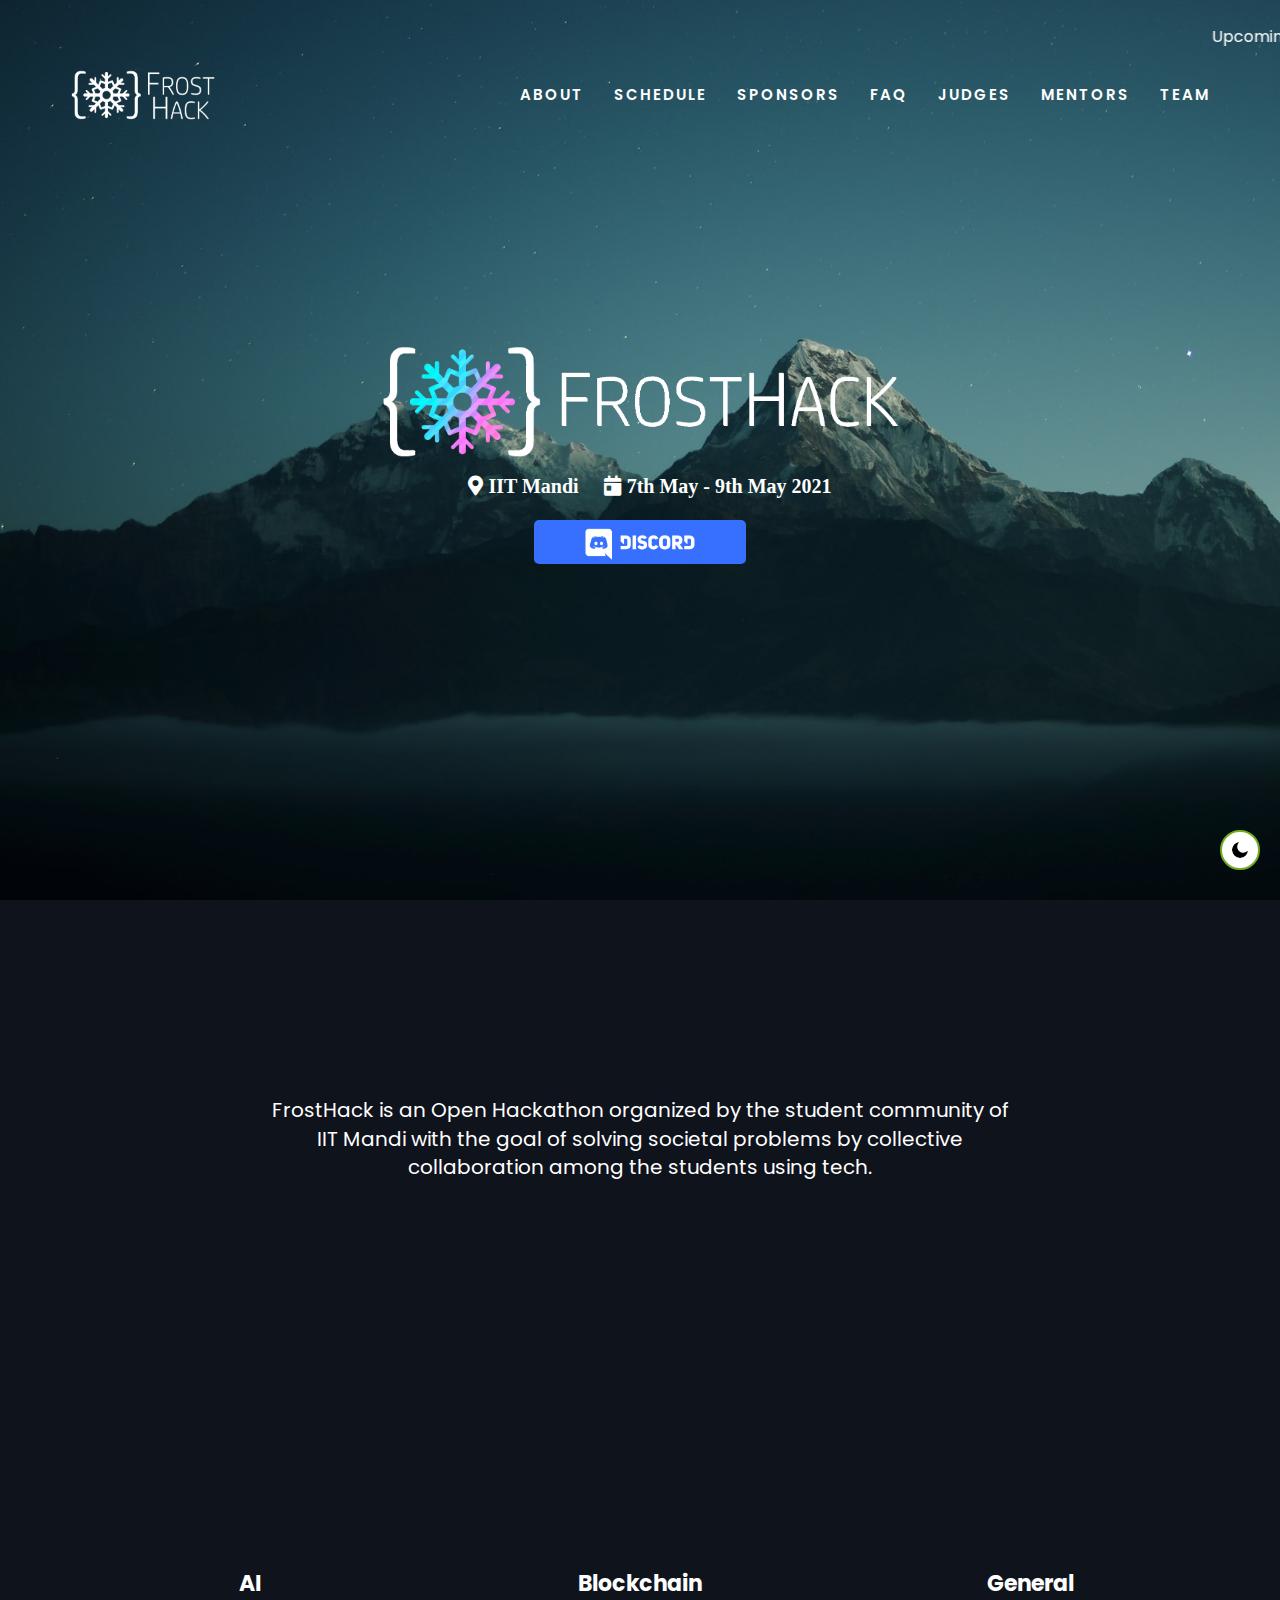
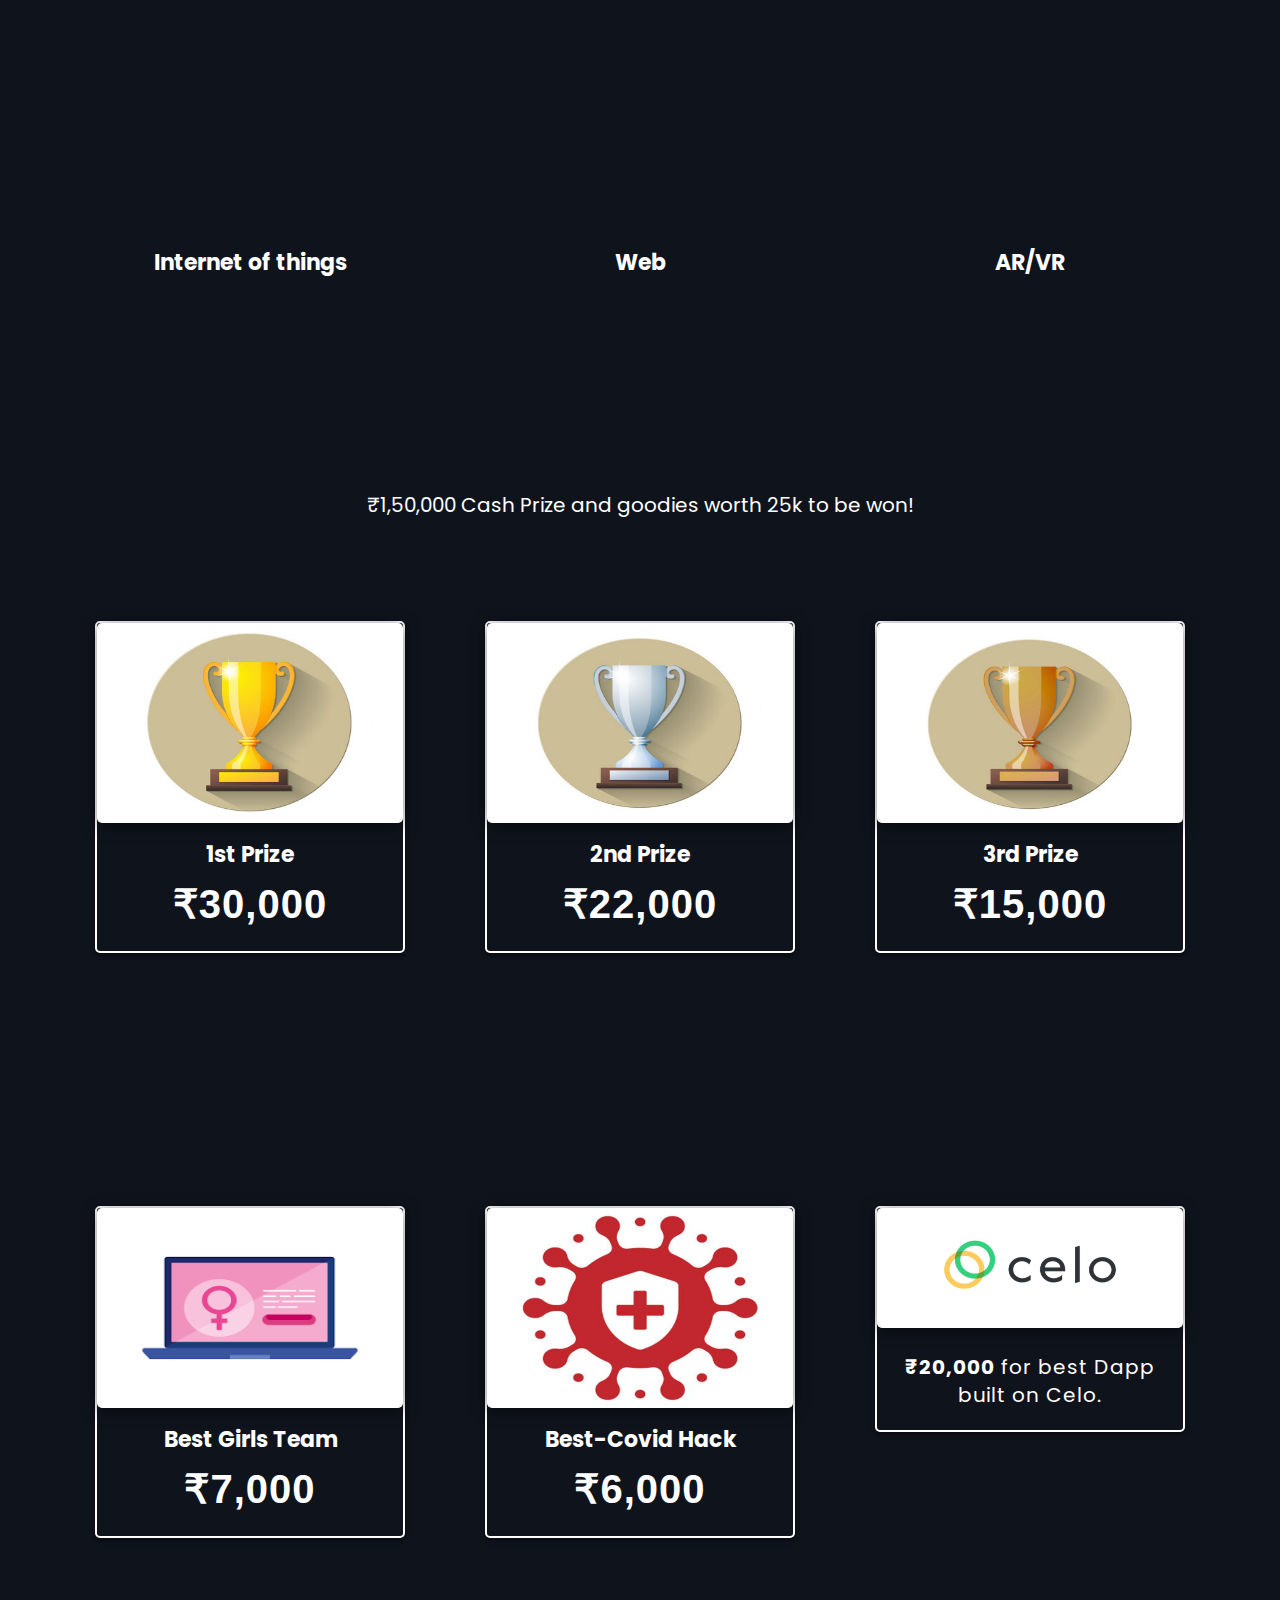
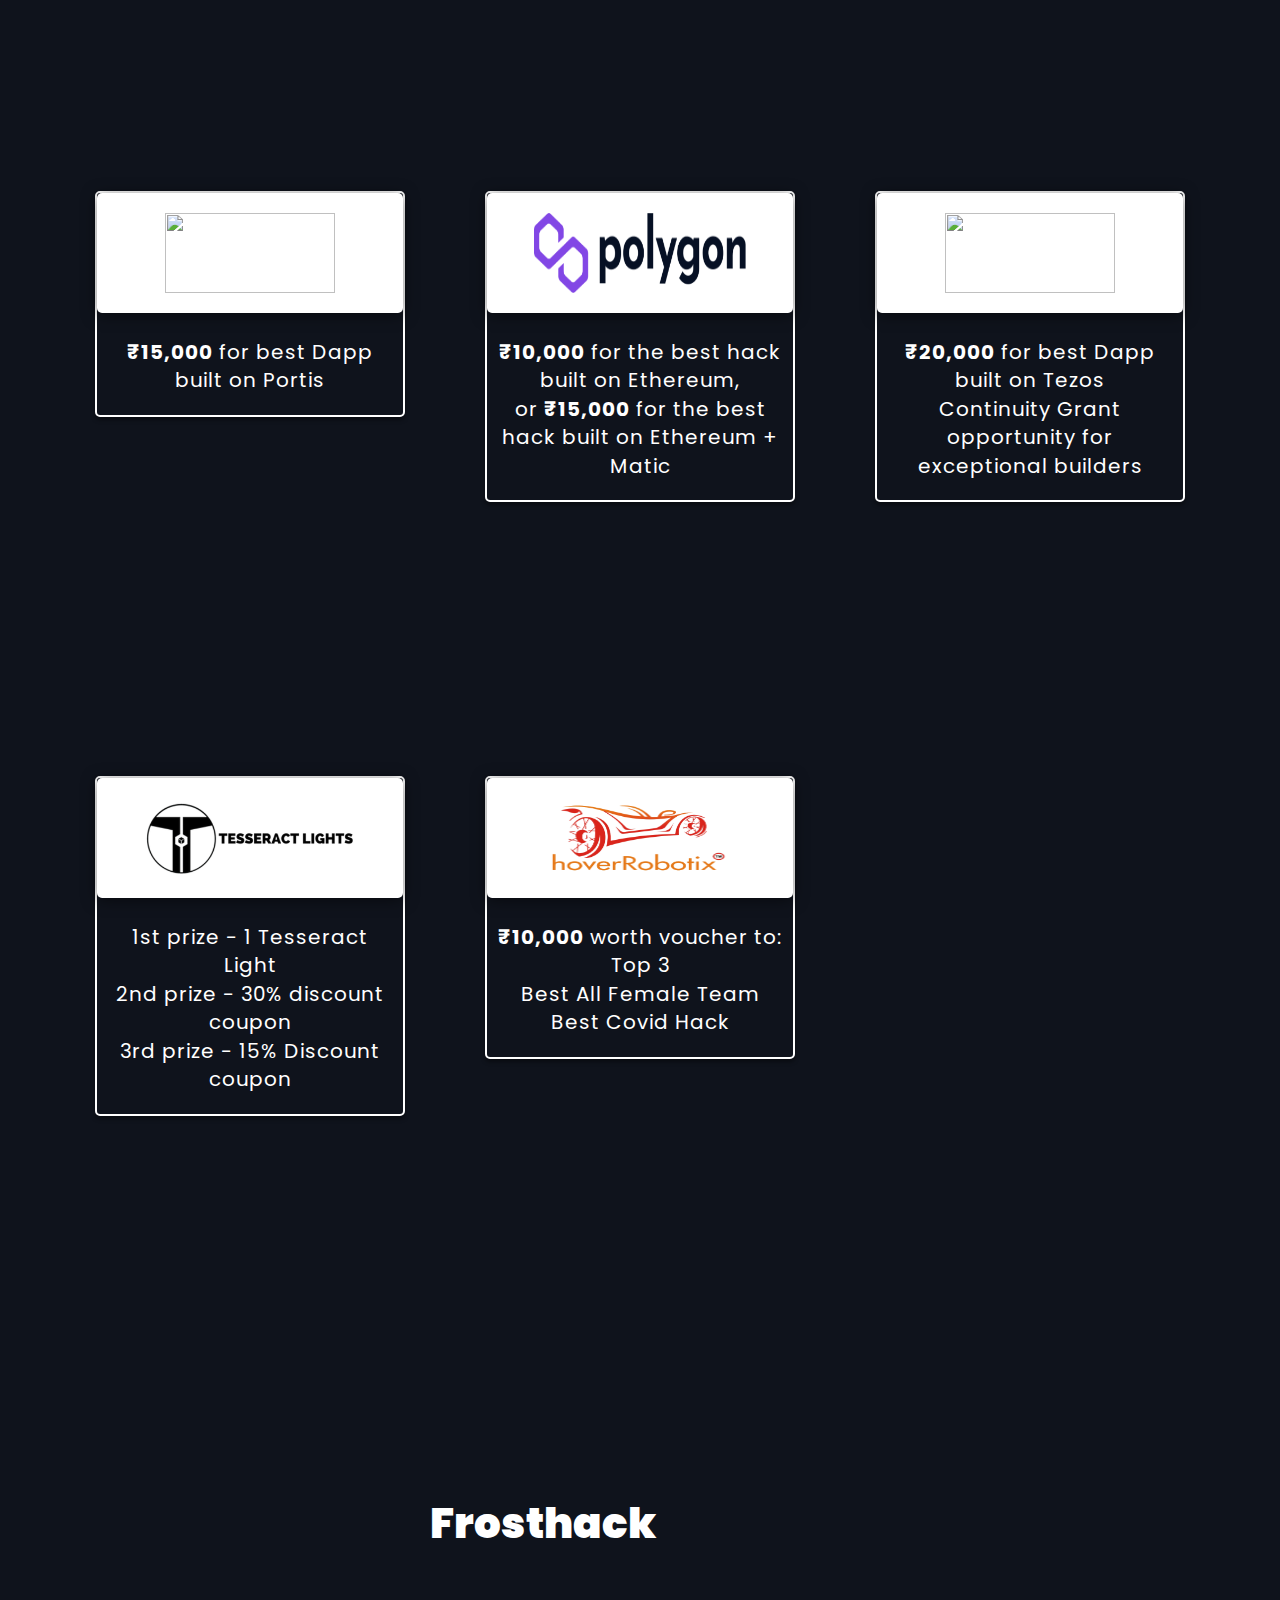
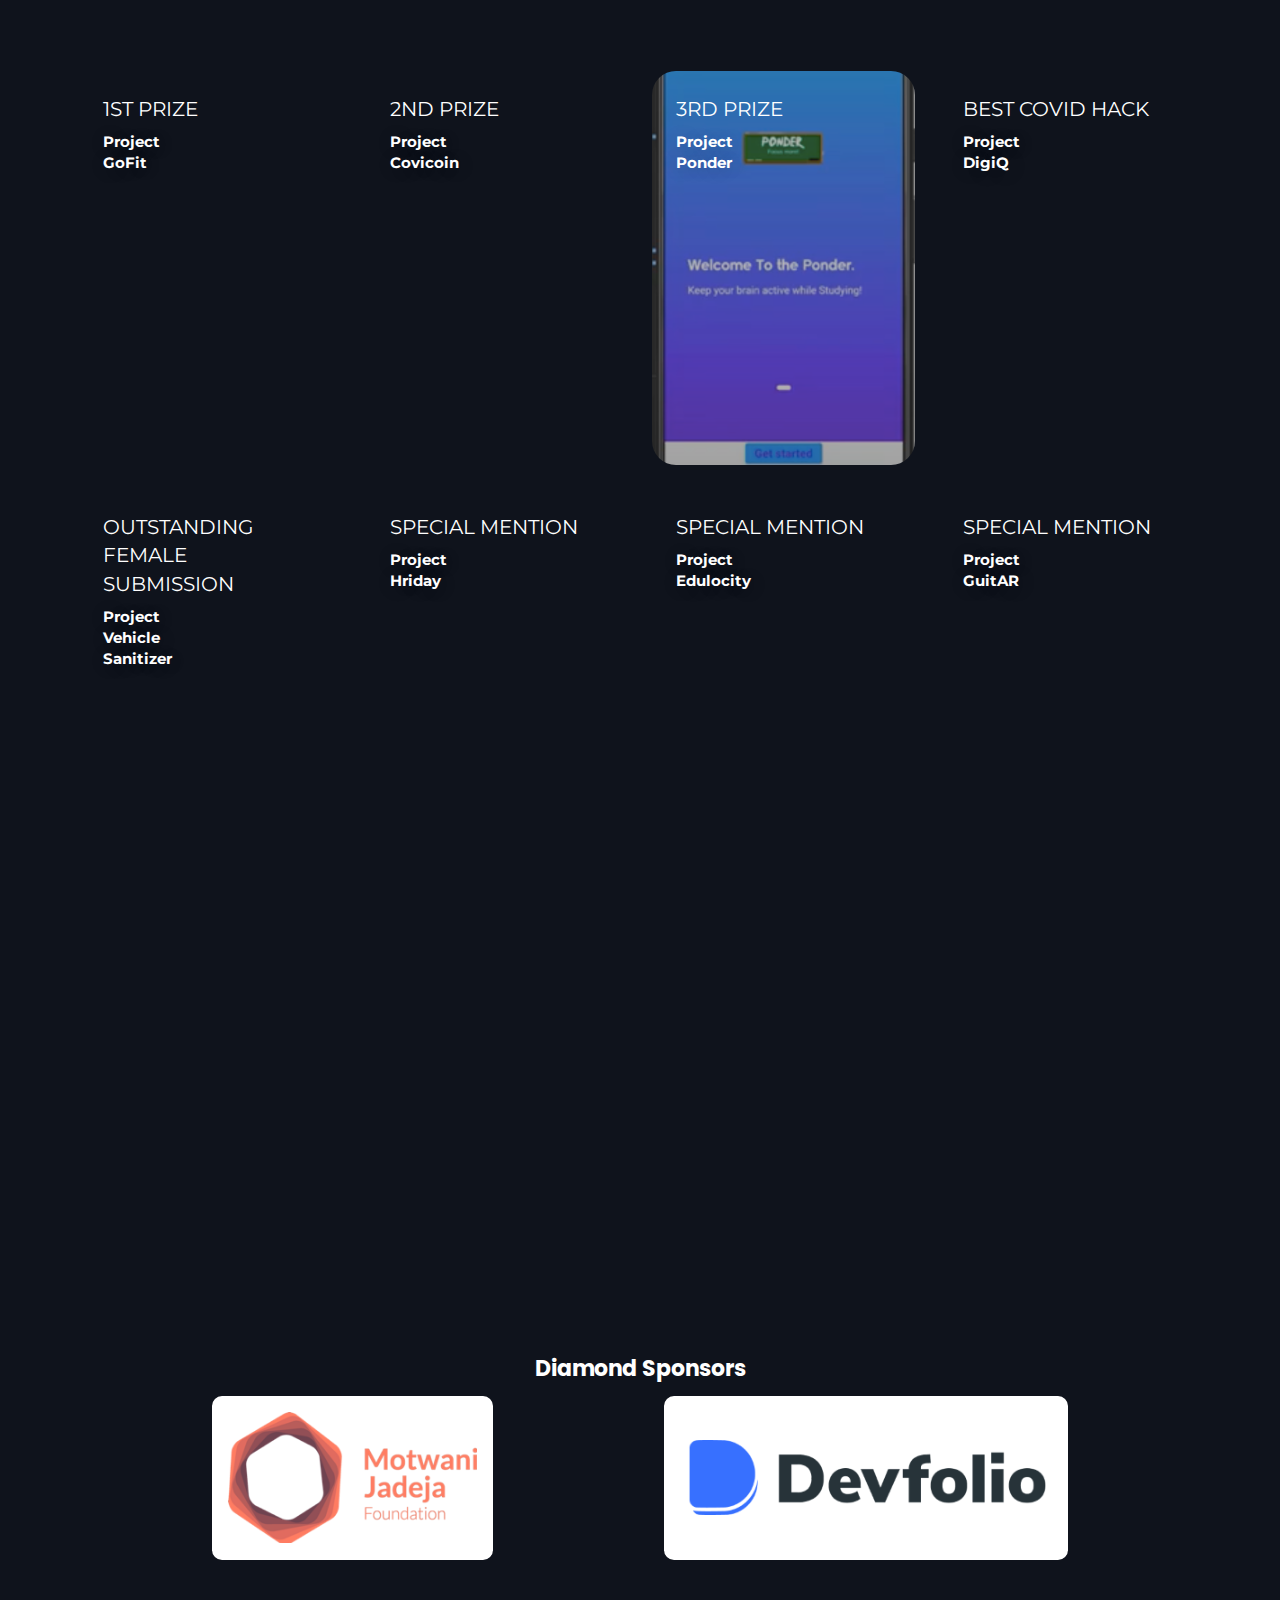
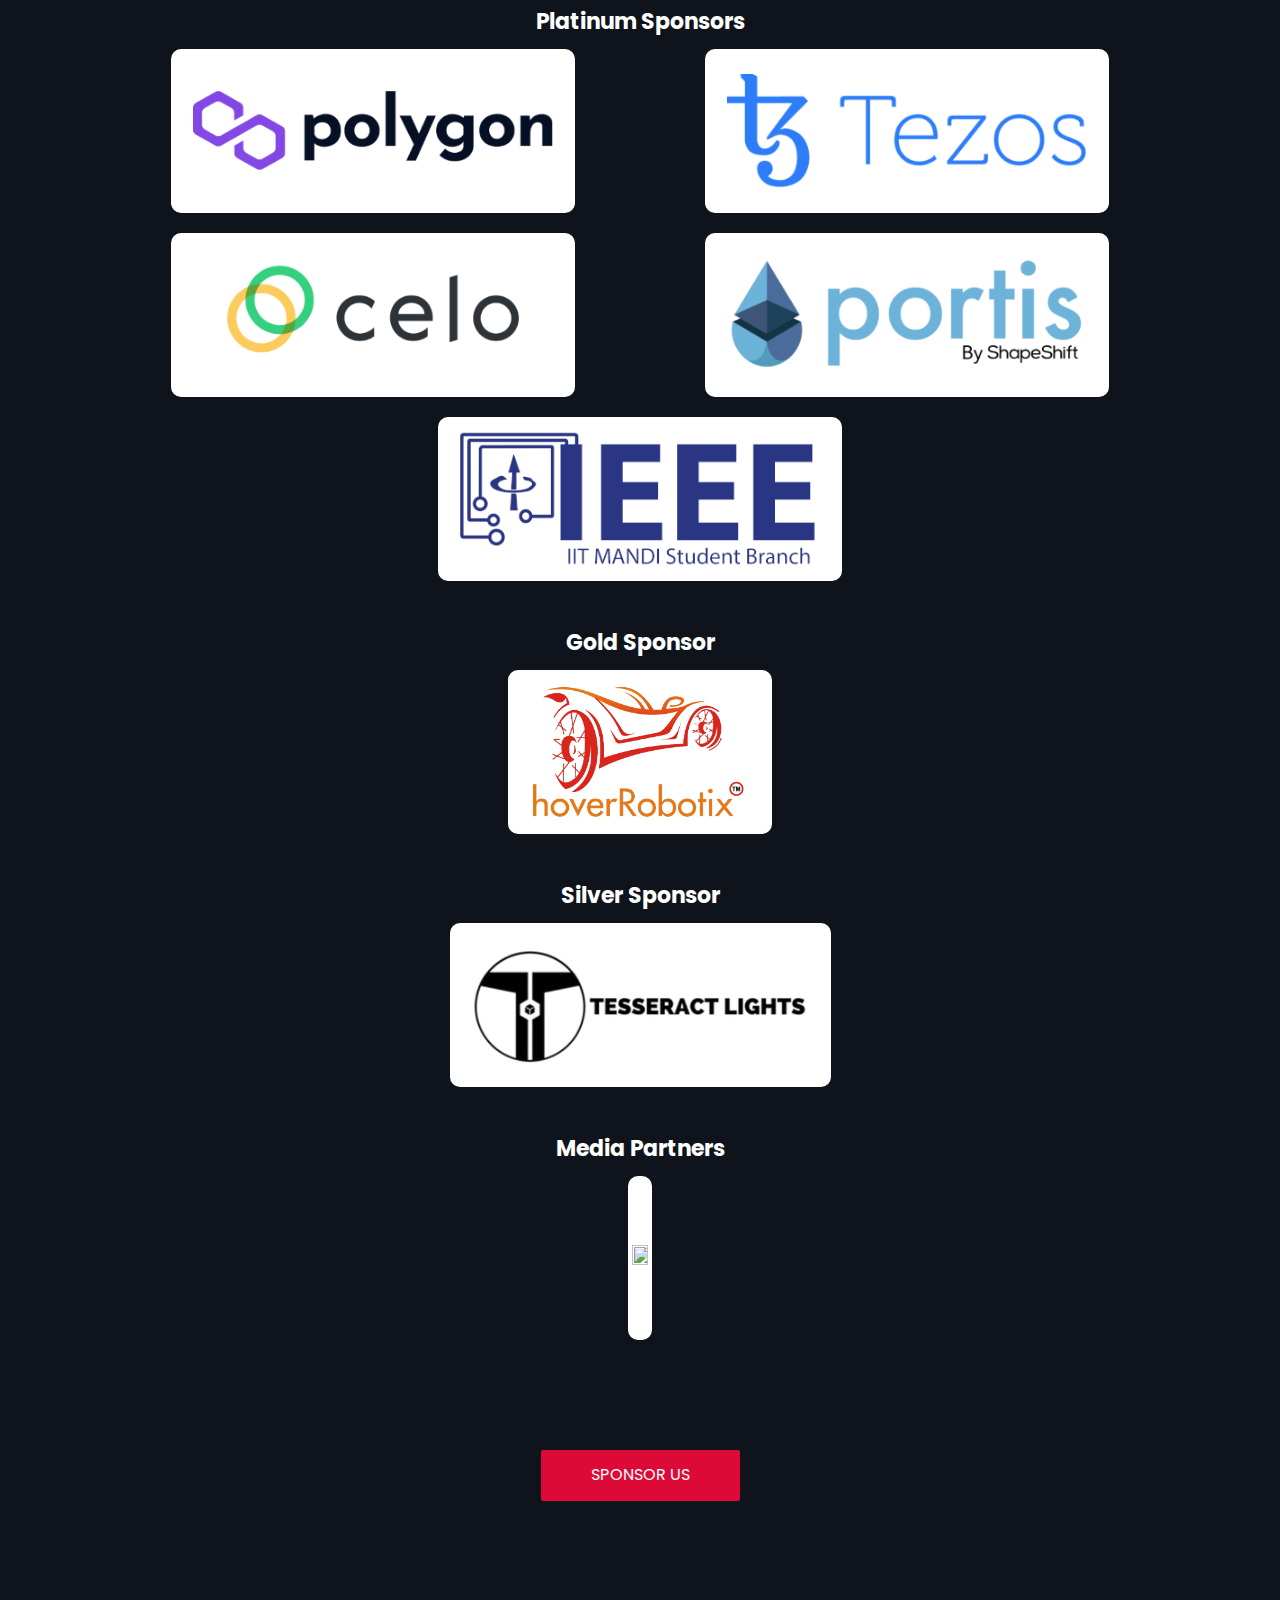
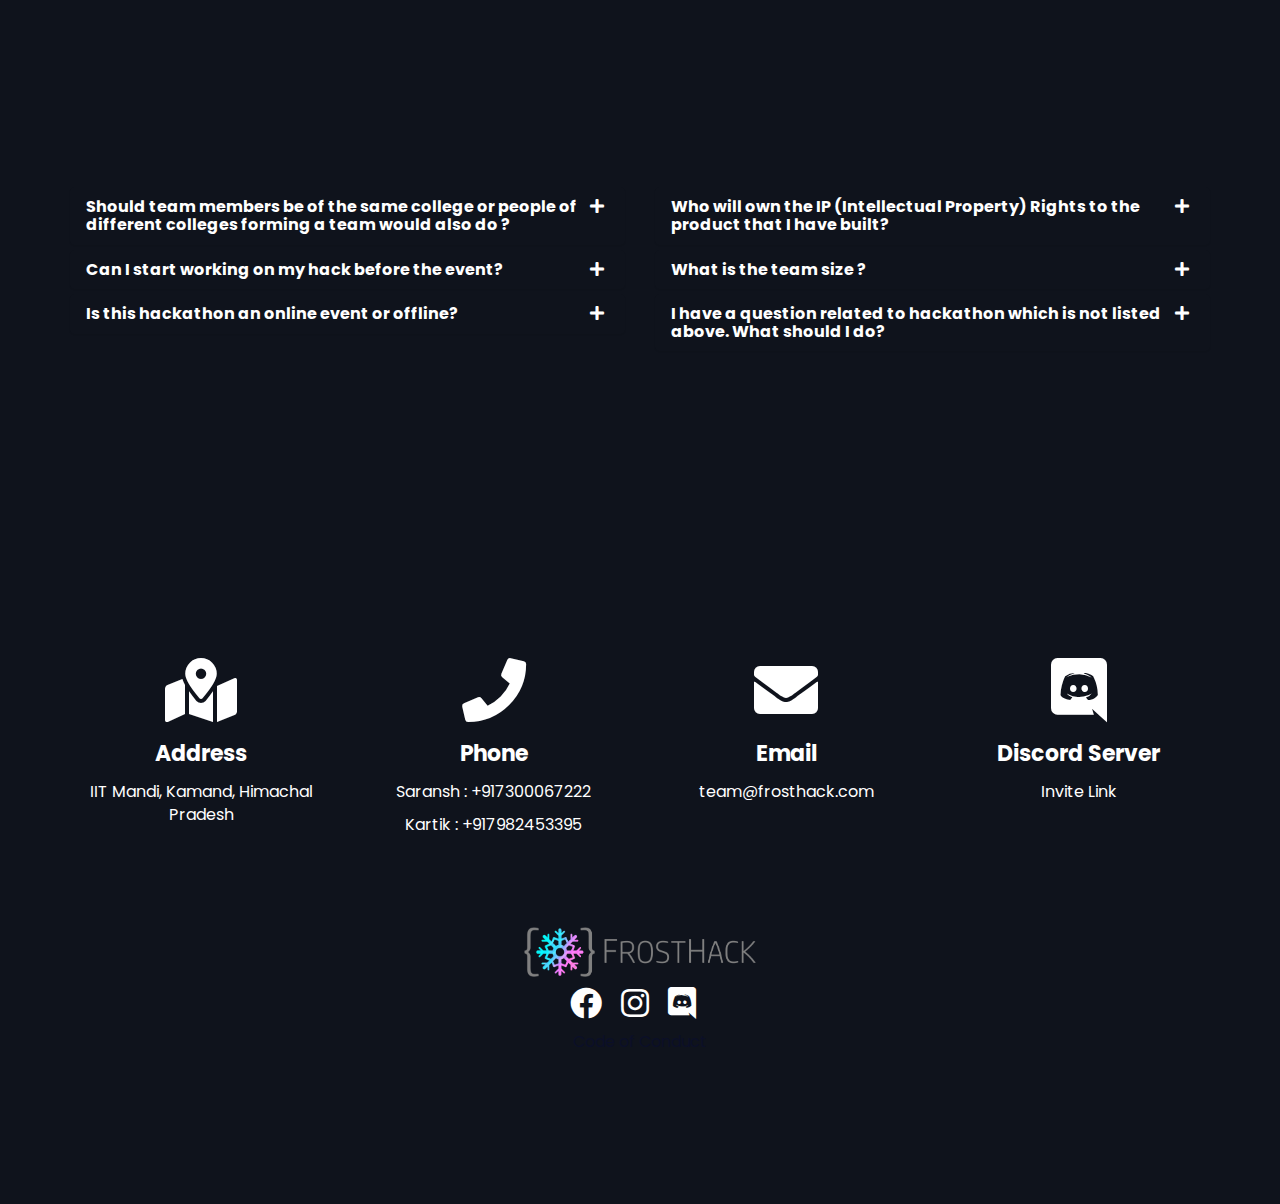
==== commit 6ebbd416: "Fixed about, gap, themes" ====
--- a/index.html
+++ b/index.html
@@ -65,7 +65,7 @@
 					<!-- <li><a href="#home">Top</a></li> -->
 					<li><a href="#about">about</a></li>
 					<li><a href="#schedule">schedule</a></li>
-					<li><a href="#themes">Themes</a></li>
+					<!-- <li><a href="#themes">Themes</a></li> -->
 					<li><a href="#sponsors">sponsors</a></li>
 					<li><a href="#faq">faq</a></li>
 					<li><a href="judges.html">Judges</a></li>
@@ -140,8 +140,7 @@
 					<!-- about content -->
 					<div class="about-content">
 						<p class="changecolor">
-							FrostHack - Open Hackathon organized by student community of IIT Mandi with the goal of
-							solving societal problems by collective collaboration among students using tech.
+							FrostHack is an Open Hackathon organized by the student community of IIT Mandi with the goal of solving societal problems by collective collaboration among the students using tech.
 						</p>
 					</div>
 					<!-- /about content -->
@@ -316,10 +315,10 @@
 							</div>
 							<!--/Prize-->
 
-							<!--Prize-->
-							<div class="col-xs-12 col-sm-6 col-md-3 col-lg-4" id = "cash-prize-r1">
-							</div>
-							<!--/Prize-->
+							<!-- Prize-->
+							<!-- <div class="col-xs-12 col-sm-6 col-md-3 col-lg-4" id = "cash-prize-r1">
+							</div> -->
+							<!--/Prize -->
 
 							<!--Prize-->
 							<div class="col-xs-12 col-sm-6 col-md-3 col-lg-4" id = "cash-prize-r1">
@@ -451,11 +450,11 @@
 		<!-- /container -->
 	</div>
 	<!-- /Themes -->
-	<div id="themes" class="section">
-		<!-- container -->
-		<div class="container">
+	<!-- <div id="themes" class="section"> -->
+		<!-- container -->
+		<!-- <div class="container"> -->
 			<!-- row -->
-			<div class="row">
+			<!-- <div class="row">
 		<div class="section-title">
 			<h3 class="title"><span></span>Frosthack <span style="color: #dd0a37;">Themes</span></h3>
 		</div>
@@ -510,19 +509,19 @@
 				</div>
 			</div>
 			</div>
-			<div class="col-md-8 col-md-offset-2 text-center">
+			<div class="col-md-8 col-md-offset-2 text-center"> -->
 				<!-- about content -->
-				<div id="theme_details" class="about-content">
+				<!-- <div id="theme_details" class="about-content">
 					<p class="changecolor">
 						<h3><a href="https://drive.google.com/file/d/1KgGfG7DoovpXUXjqb-hQEa4kHonQ0tBh/view" style="color: #dd0a37;"><span style="color: #dd0a37;">Click here </span><span class="changecolor">to get detailed list of themes</span></a></h3>
 					</p>
-				</div>
+				</div> -->
 				<!-- /about content -->
 
-			</div>
+			<!-- </div>
 		</div>
 	</div>
-	</div>
+	</div> -->
 	<link href="https://fonts.googleapis.com/css?family=Montserrat:400,700" rel="stylesheet">
 
 	<div id="themes" class="section">
--- a/css/index.css
+++ b/css/index.css
@@ -301,6 +301,7 @@
   {
 	padding-left: 40px;
 	padding-right: 40px;
+	height: 65vh;
   }
   
 
@@ -530,3 +531,100 @@
 		display: none;
 	}
 }
+
+
+
+.hero-section{
+	align-items: flex-start;
+	display: flex;
+	min-height: 100%;
+	justify-content: center;
+	padding: var(--spacing-xxl) var(--spacing-l);
+	font-family: 'Montserrat', sans-serif;
+	font-size: 14px;
+	--spacing-s: 8px;
+	--spacing-m: 16px;
+	--spacing-l: 24px;
+	--spacing-xl: 32px;
+	--spacing-xxl: 64px;
+}
+
+.card-grid{
+	display: grid;
+	grid-template-columns: repeat(1, 1fr);
+	grid-column-gap: var(--spacing-l);
+	grid-row-gap: var(--spacing-l);
+	max-width: var(--width-container);
+	width: 100%;
+}
+
+@media(min-width: 540px){
+	.card-grid{
+		grid-template-columns: repeat(2, 1fr);
+	}
+}
+
+@media(min-width: 960px){
+	.card-grid{
+		grid-template-columns: repeat(4, 1fr);
+	}
+}
+
+.winners_card{
+	list-style: none;
+	position: relative;
+}
+
+.winners_card:before{
+	content: '';
+	display: block;
+	padding-bottom: 150%;
+	width: 100%;
+}
+
+.card__background{
+	background-size: cover;
+	background-position: center;
+	border-radius: var(--spacing-l);
+	bottom: 0;
+	filter: brightness(0.75) saturate(1.2) contrast(0.85);
+	left: 0;
+	position: absolute;
+	right: 0;
+	top: 0;
+	transform-origin: center;
+	trsnsform: scale(1) translateZ(0);
+	transition:
+			filter 200ms linear,
+			transform 200ms linear;
+}
+
+.winners_card:hover .card__background{
+	transform: scale(1.05) translateZ(0);
+}
+
+.card-grid:hover > .winners_card:not(:hover) .card__background{
+	filter: brightness(0.5) saturate(0) contrast(1.2) blur(20px);
+}
+
+.card__content{
+	left: 0;
+	padding: var(--spacing-l);
+	position: absolute;
+	top: 0;
+}
+
+.card__category{
+	color: white;
+	font-size: 2rem;
+	margin-bottom: var(--spacing-s);
+	text-transform: uppercase;
+}
+
+.card__heading{
+	color: white;
+	font-size: 1.5rem;
+	text-shadow: 2px 2px 20px rgba(0,0,0,0.2);
+	line-height: 1.4;
+	word-spacing: 100vw;
+}
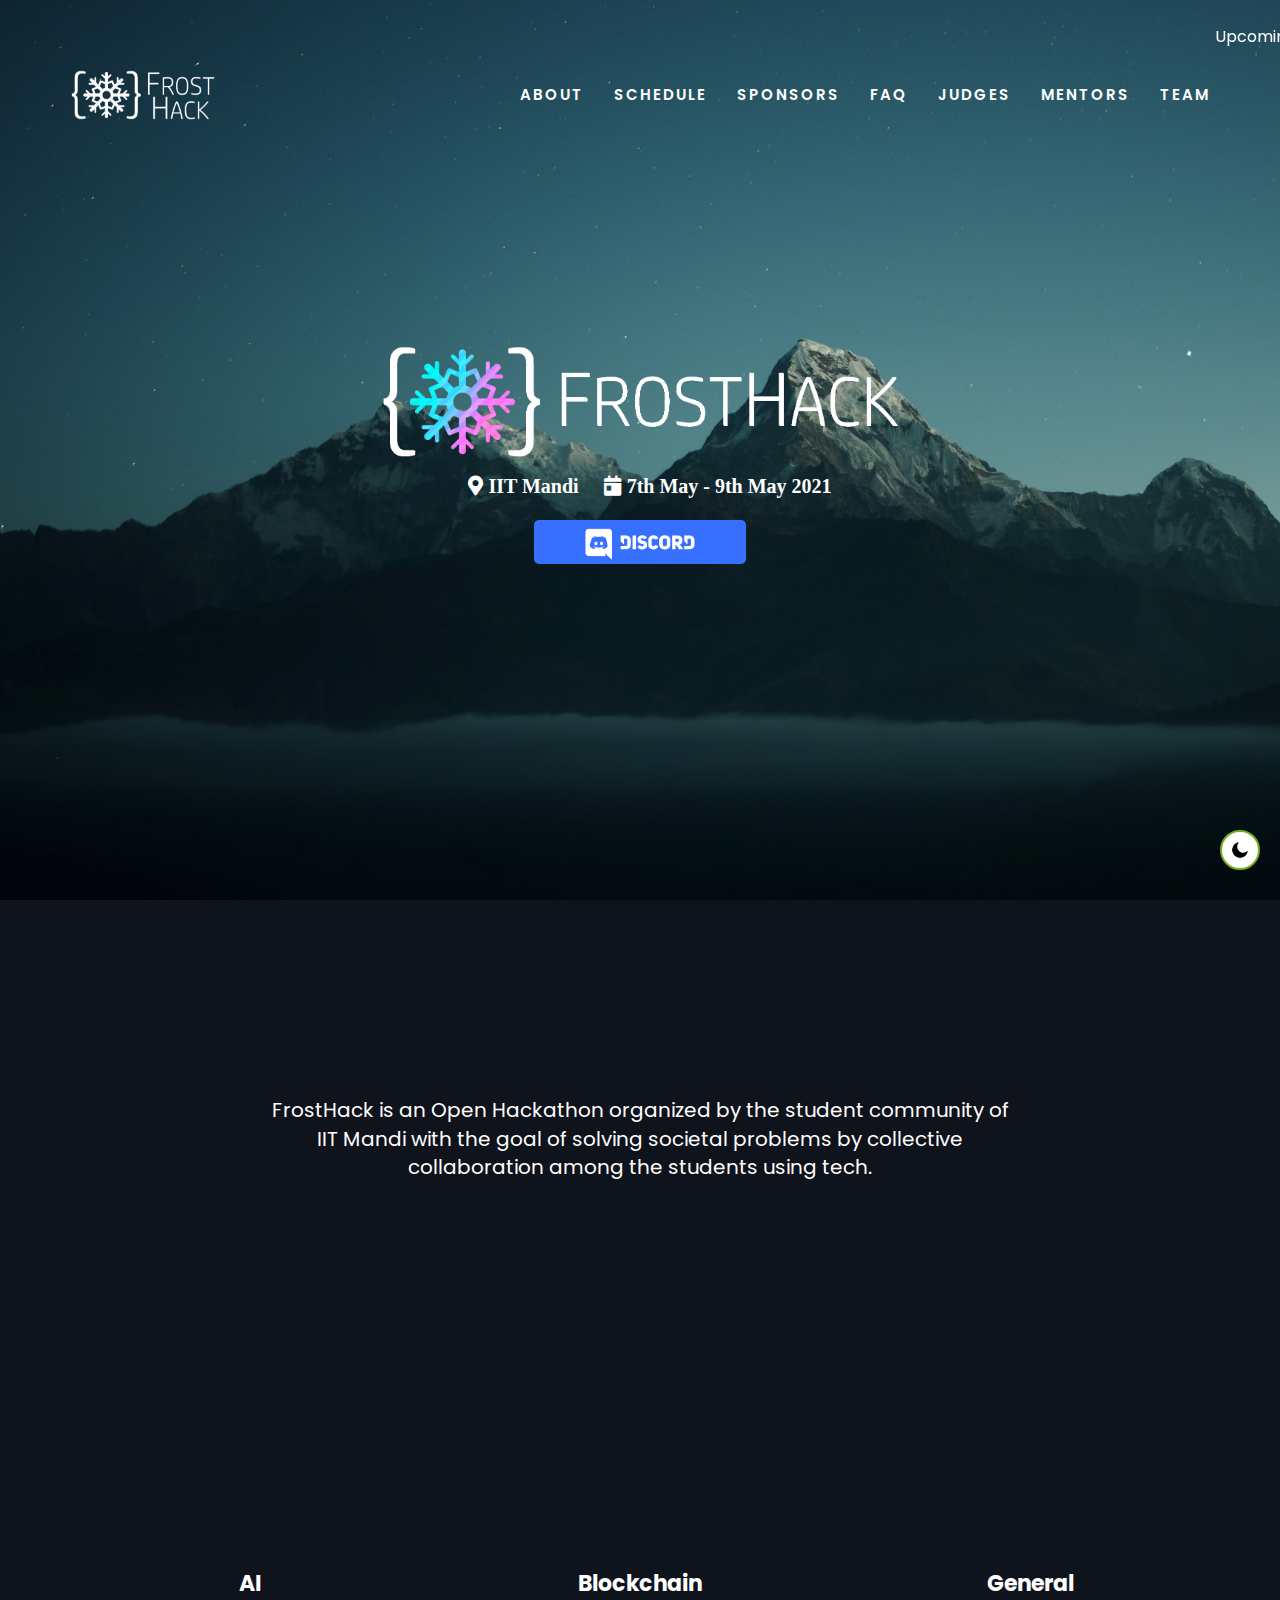
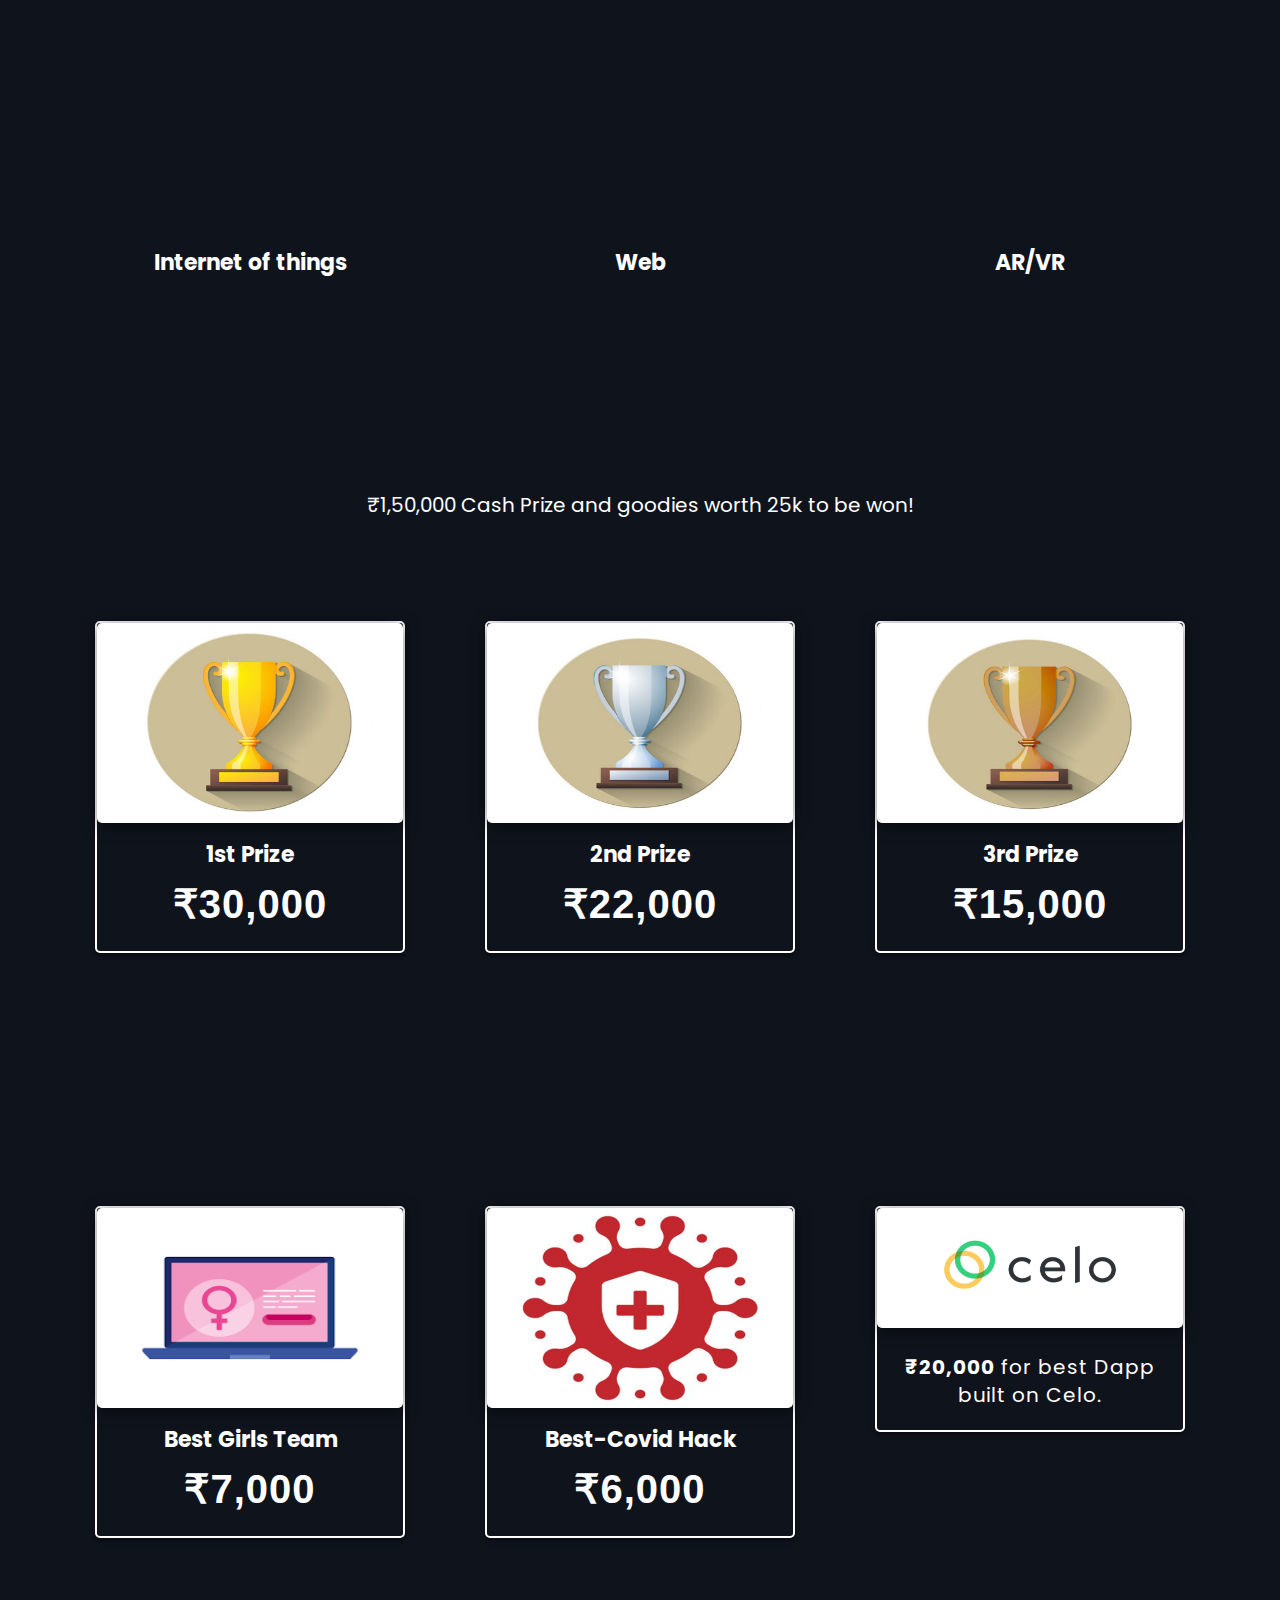
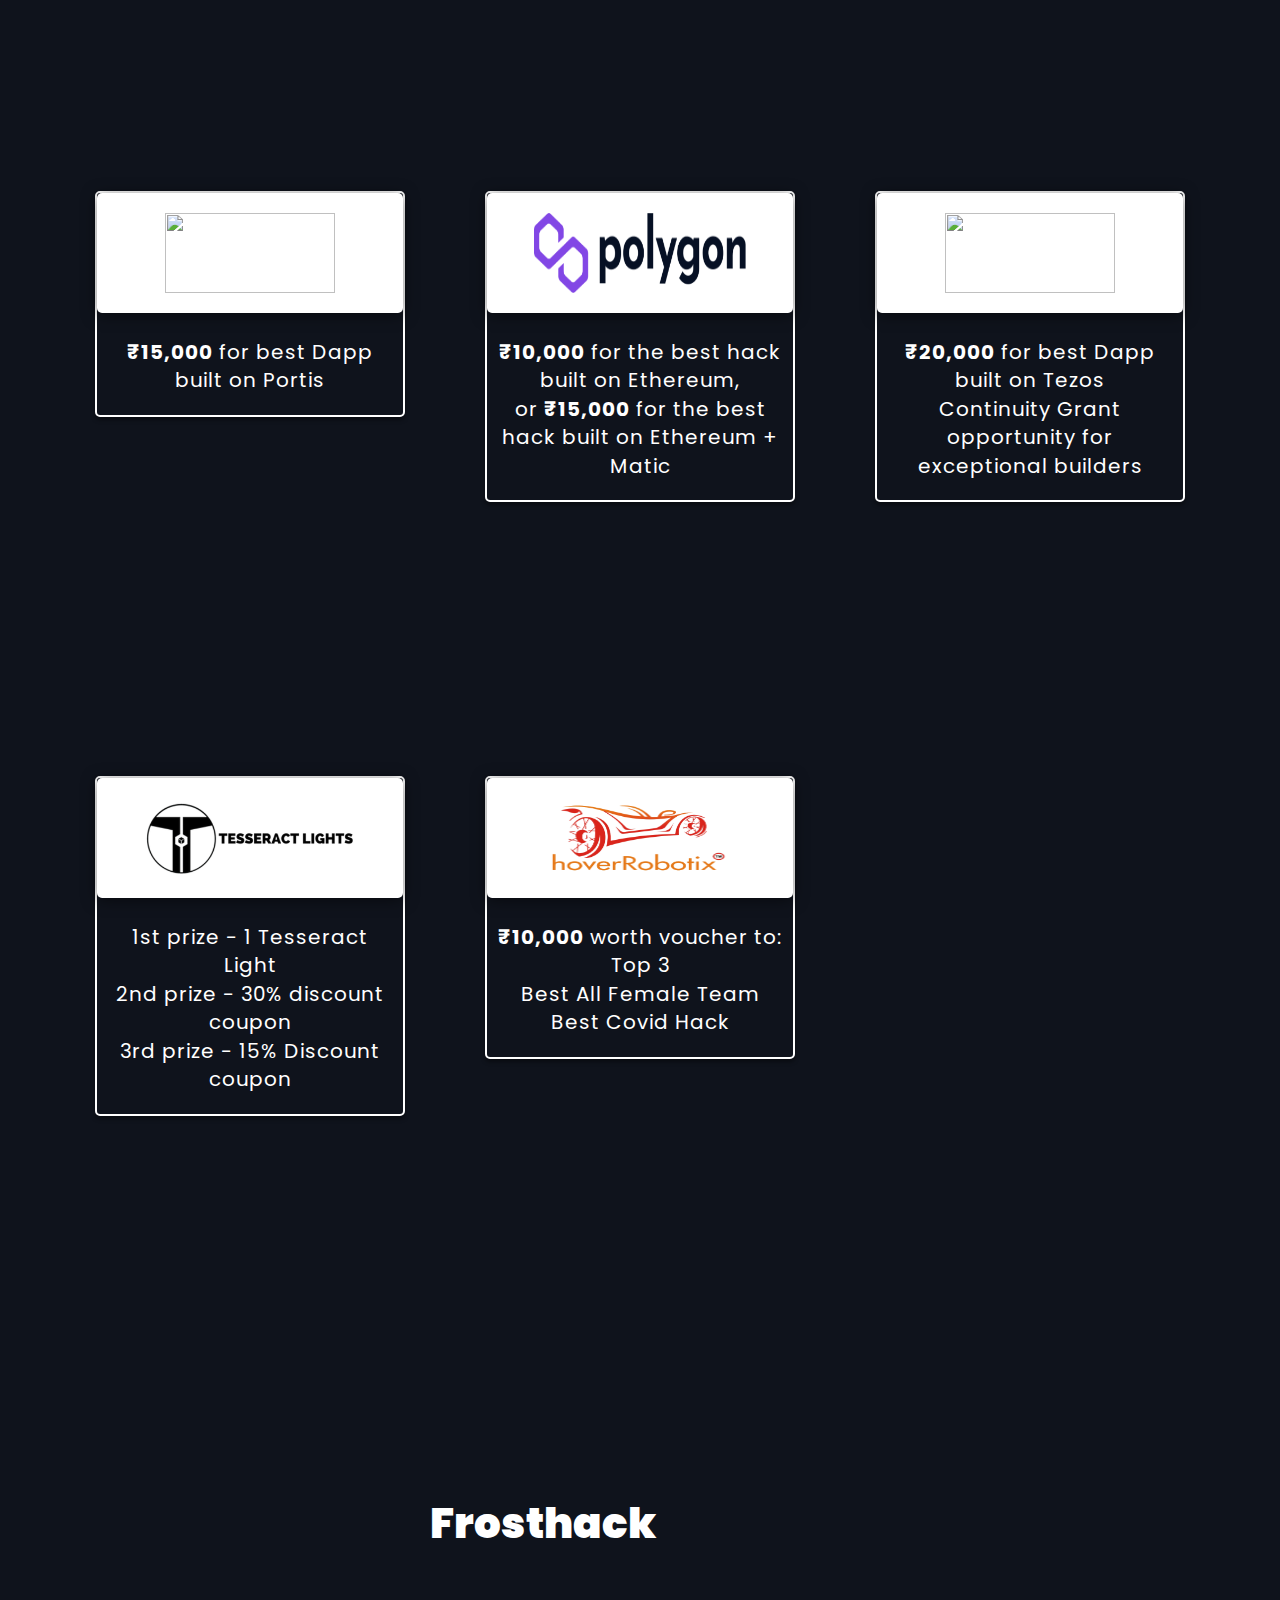
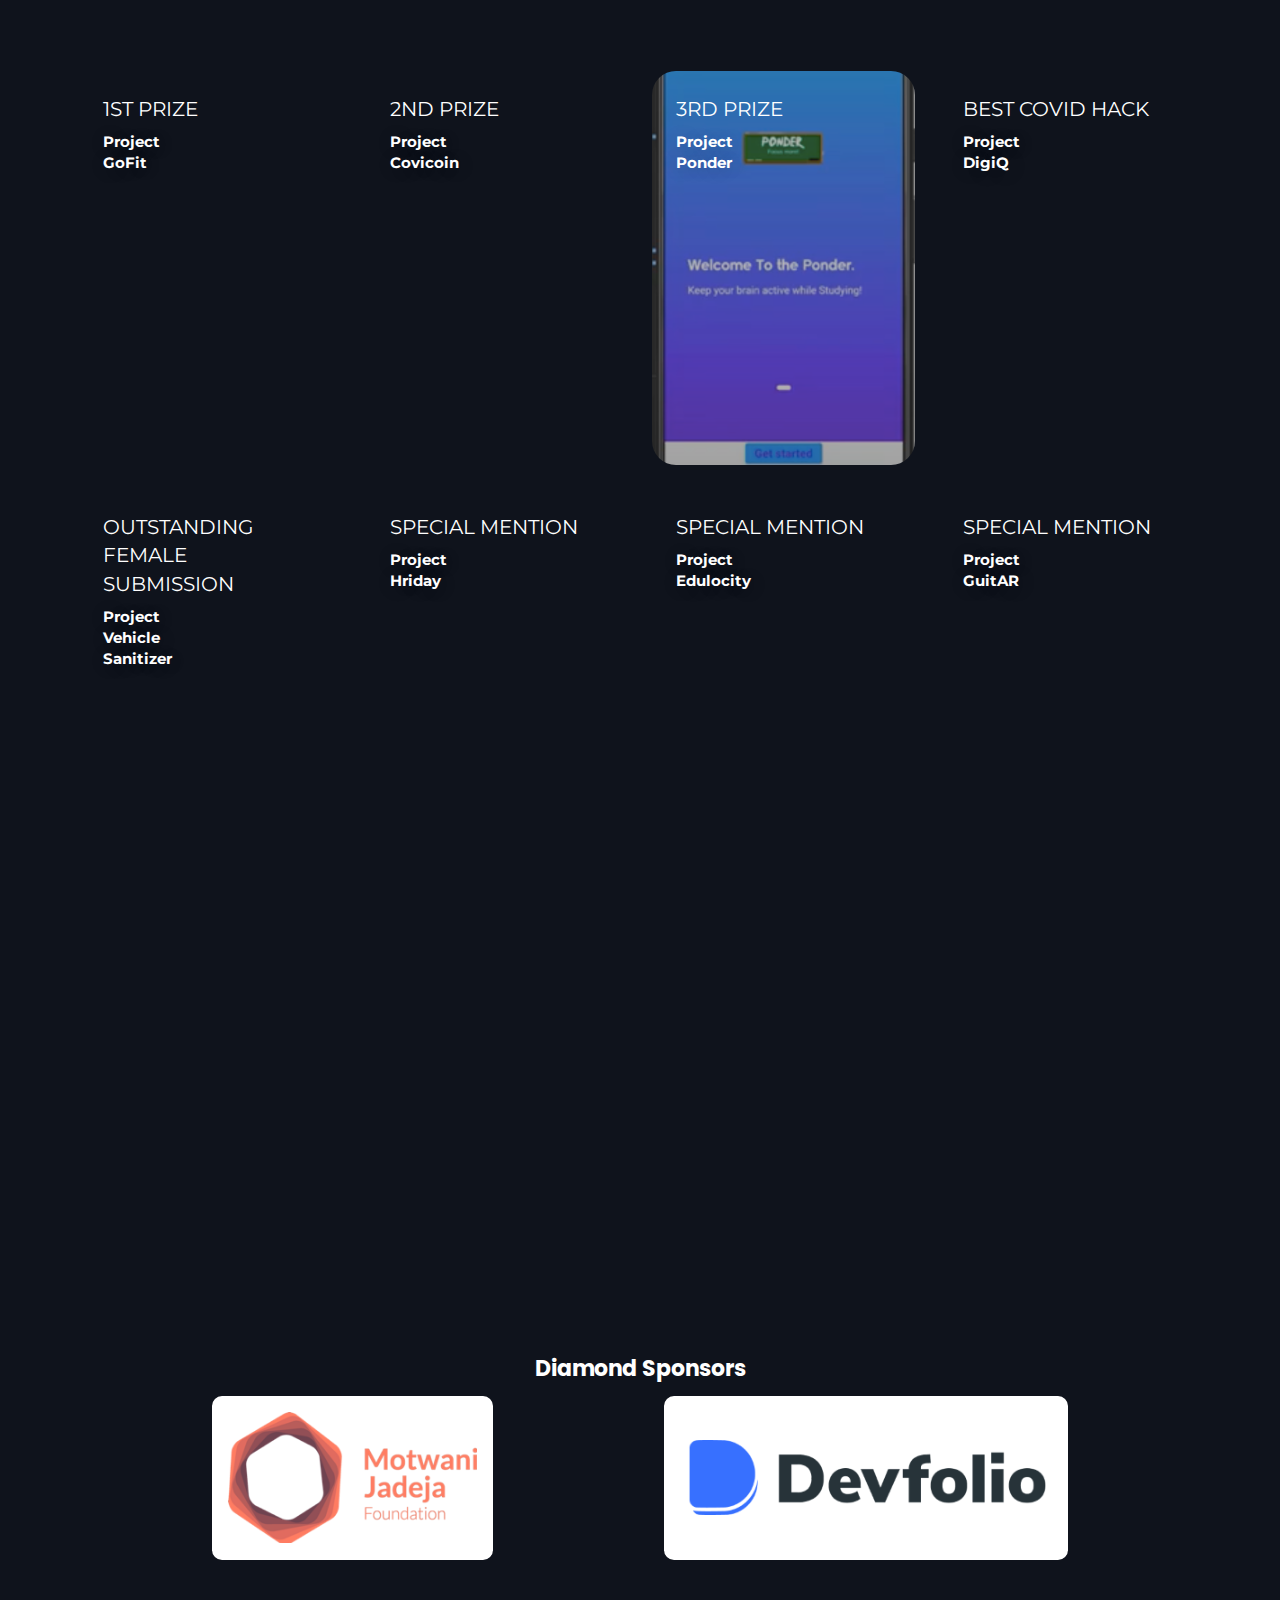
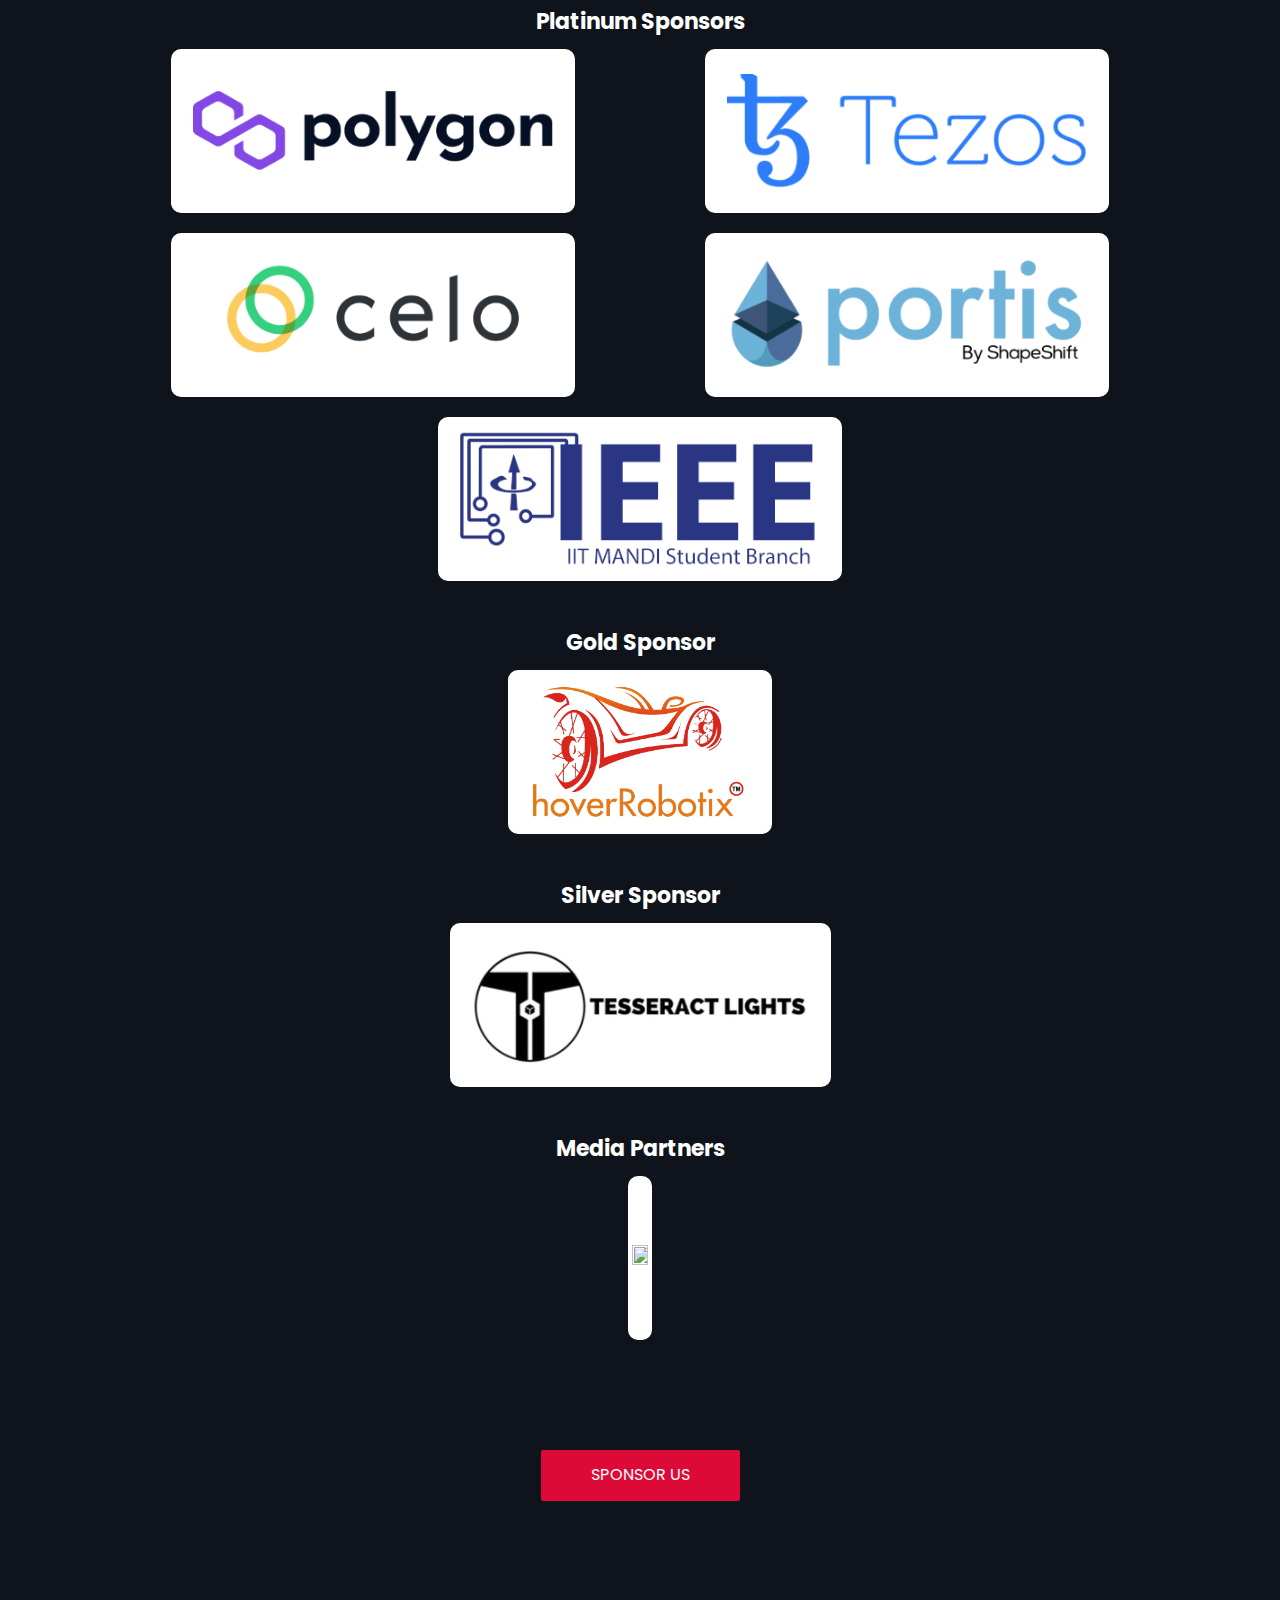
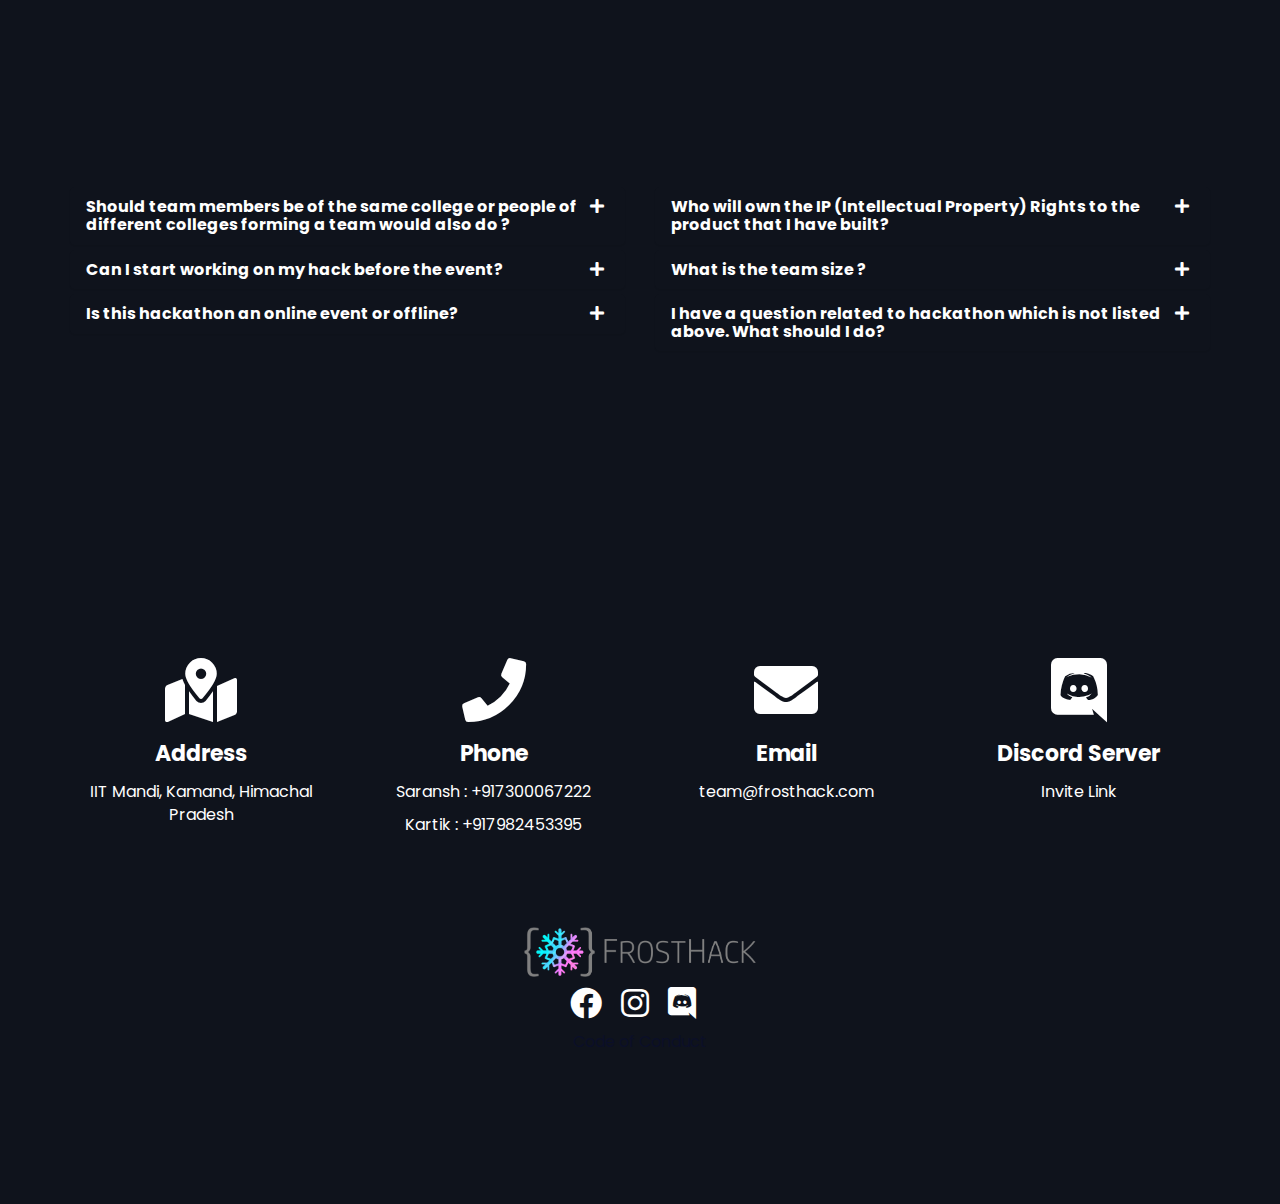
==== commit 7623541f: "Added adress gmap link" ====
--- a/index.html
+++ b/index.html
@@ -1174,7 +1174,7 @@
 					<div class="contact">
 						<i class="fas fa-map-marked-alt fa-4x"></i>
 						<h3 class="mt-3">Address</h3>
-						<a class="changecolor">
+						<a class="changecolor" href="https://goo.gl/maps/6kq6iLFDopCikWVH7">
 							IIT Mandi,
 							Kamand,
 							Himachal Pradesh
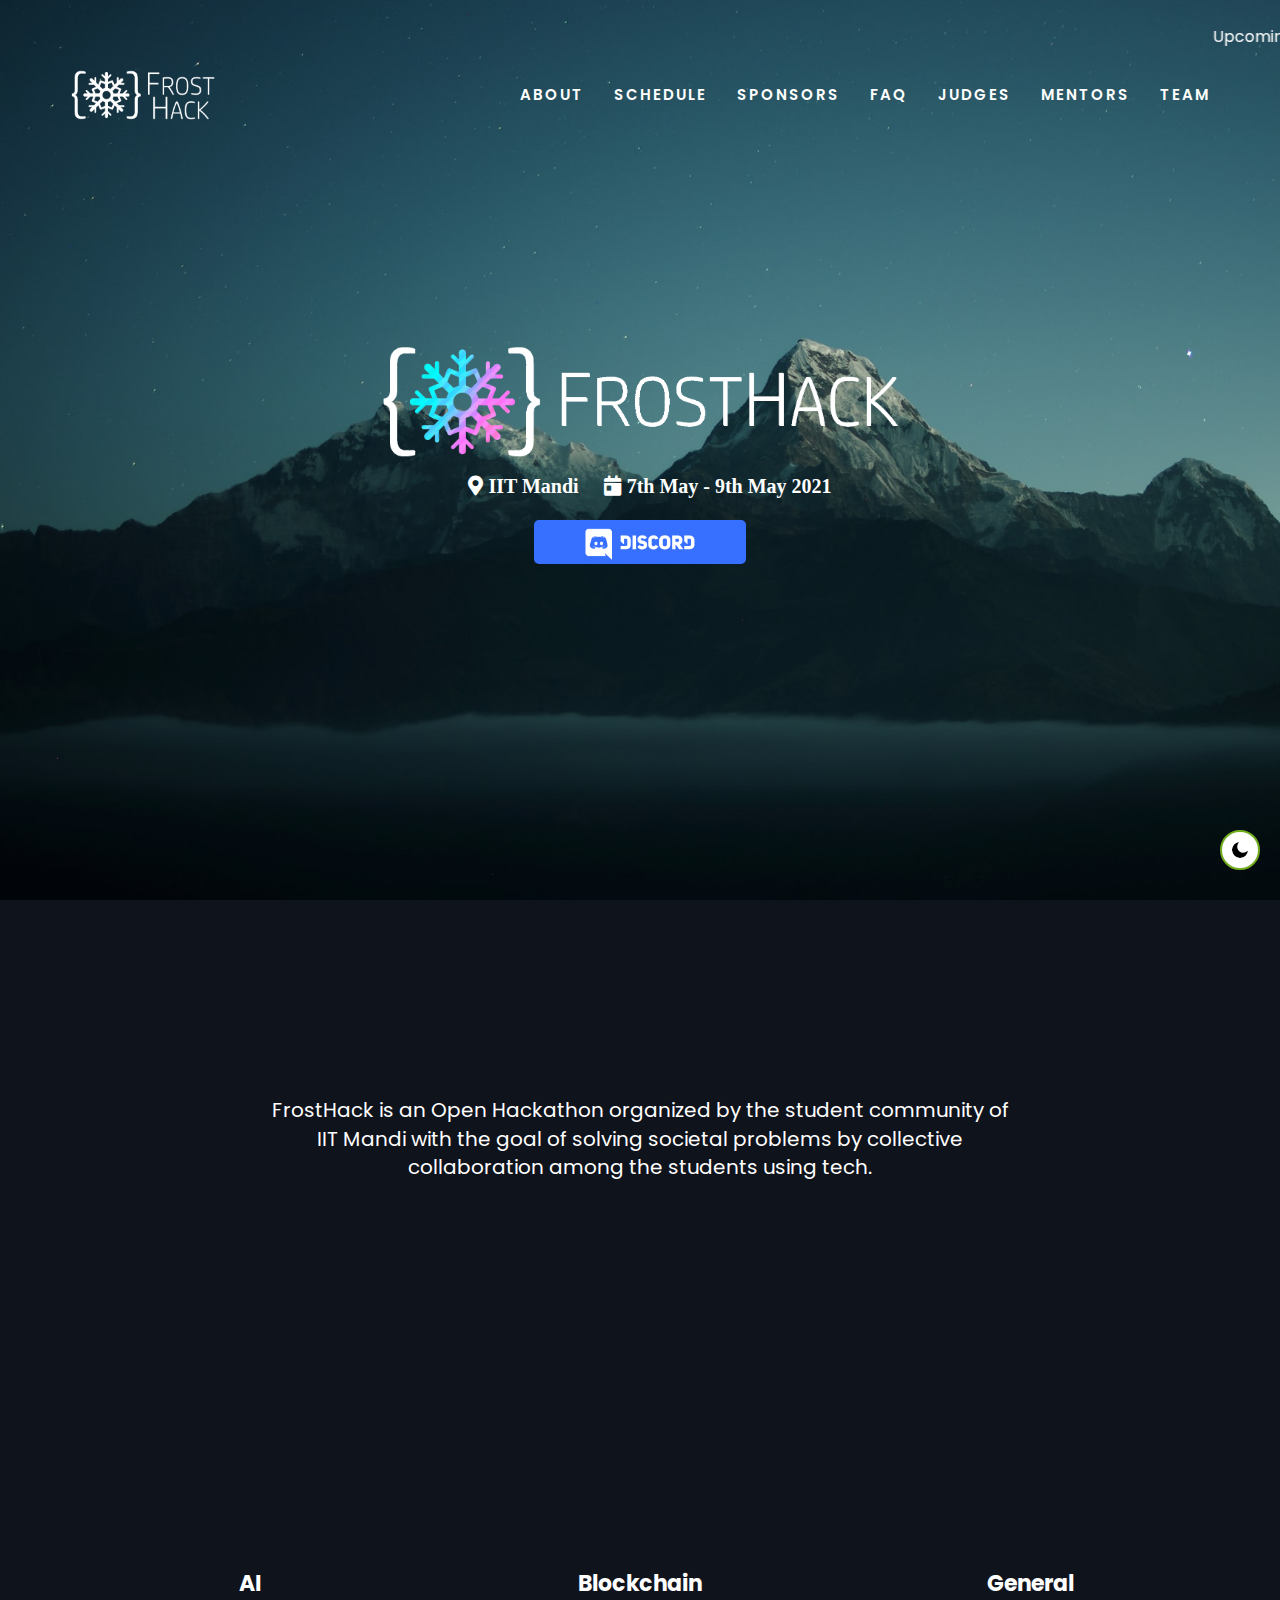
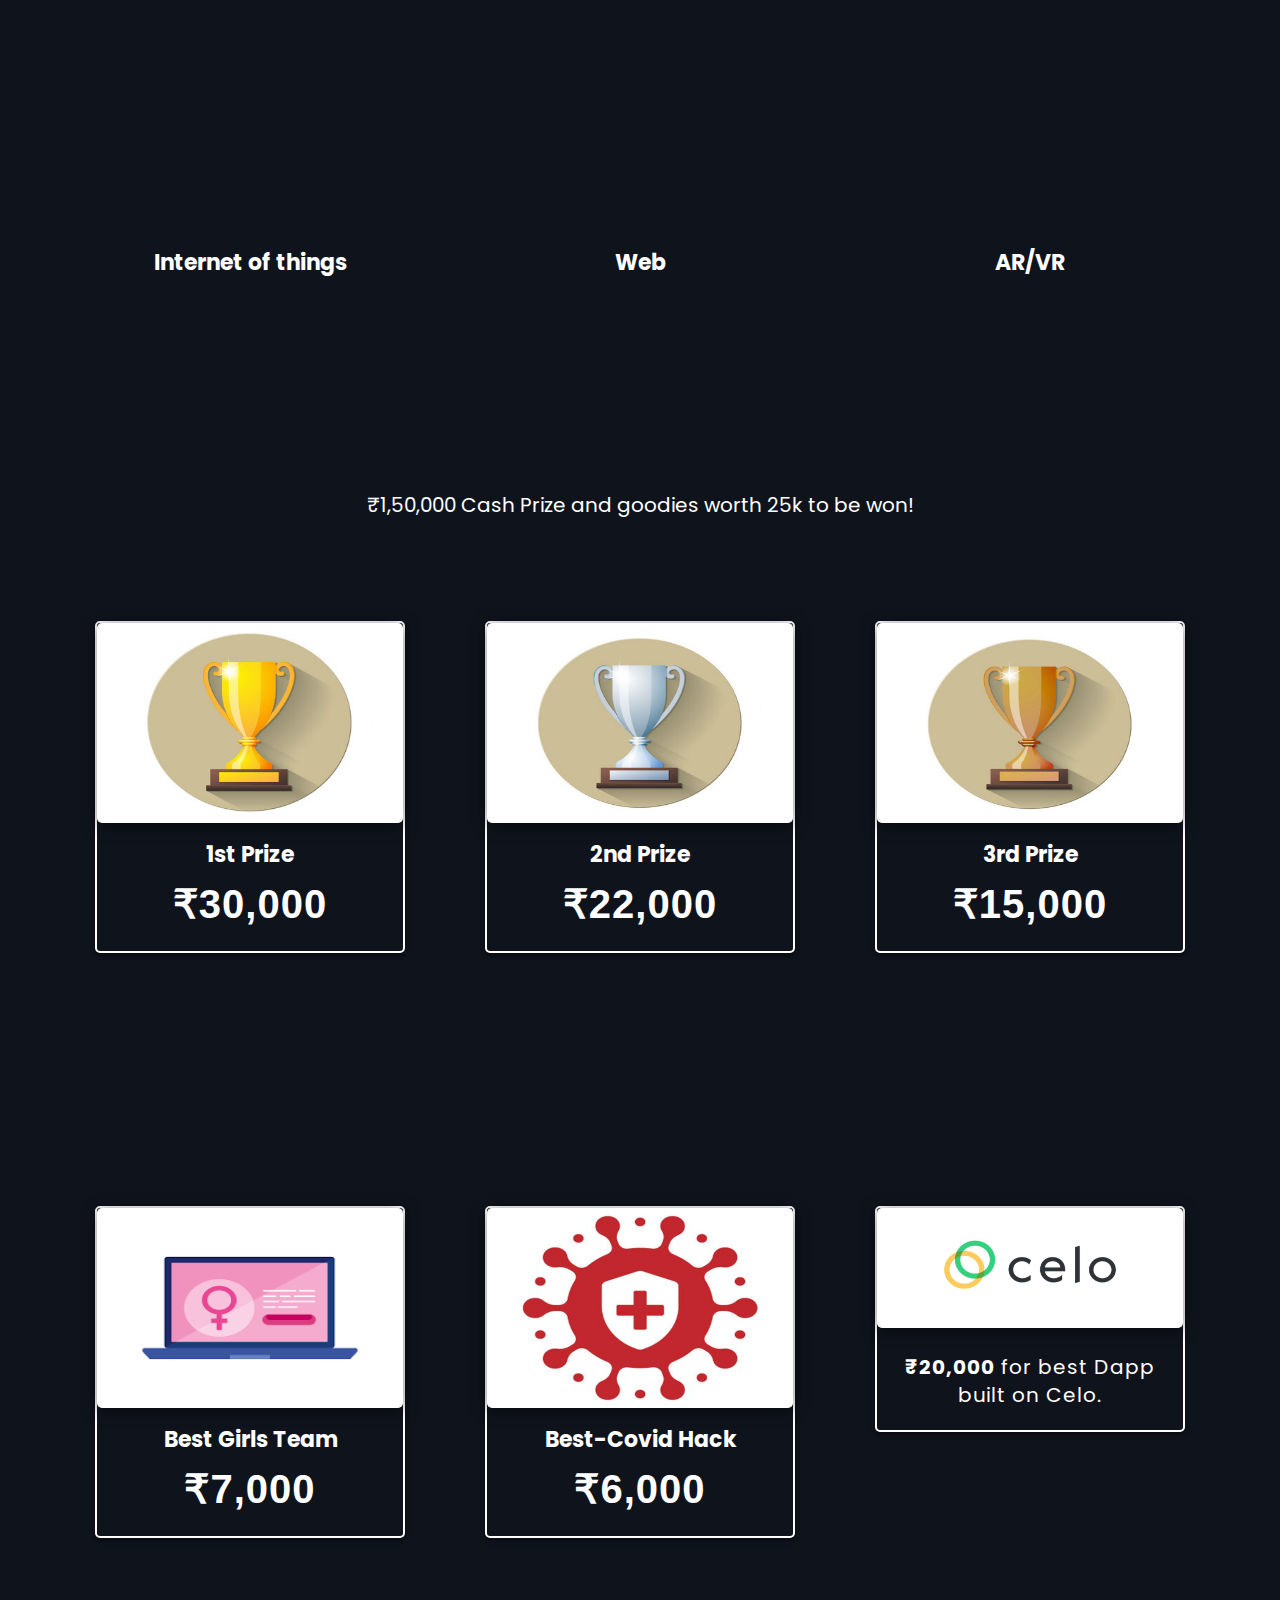
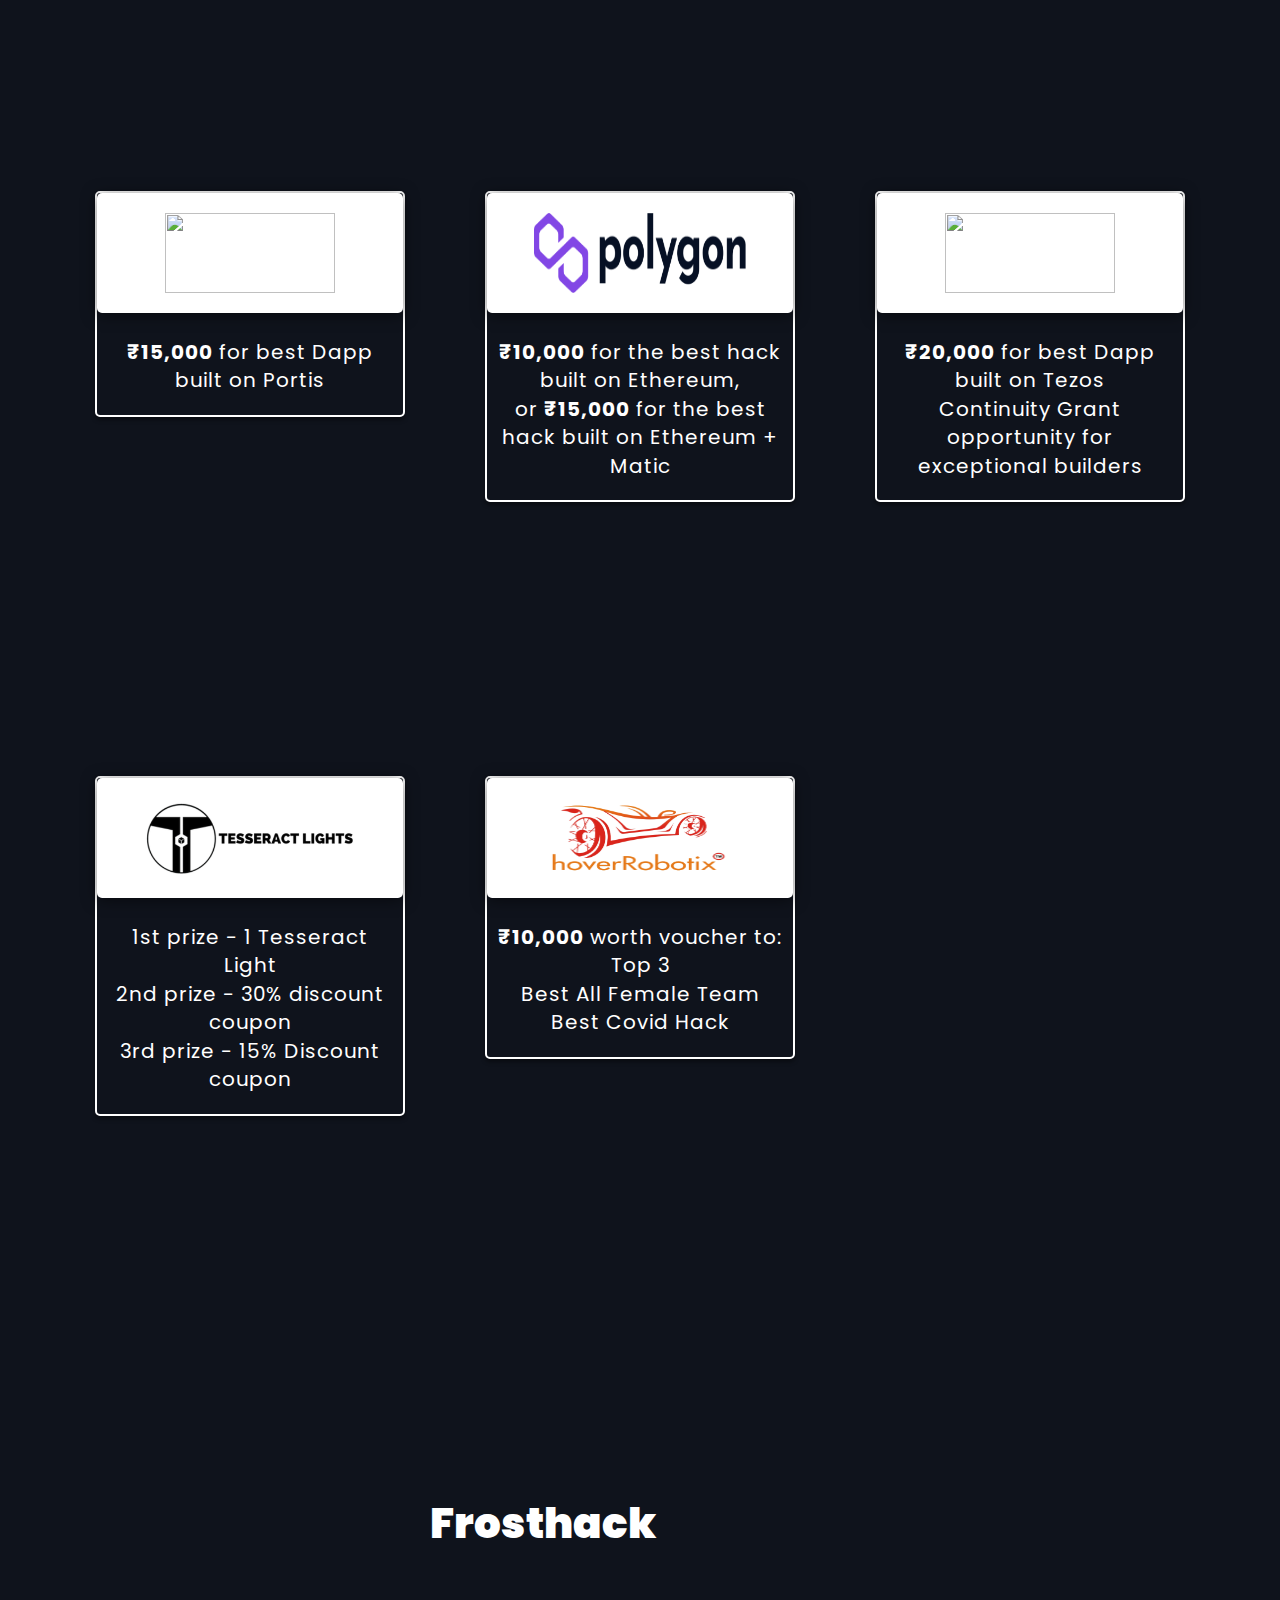
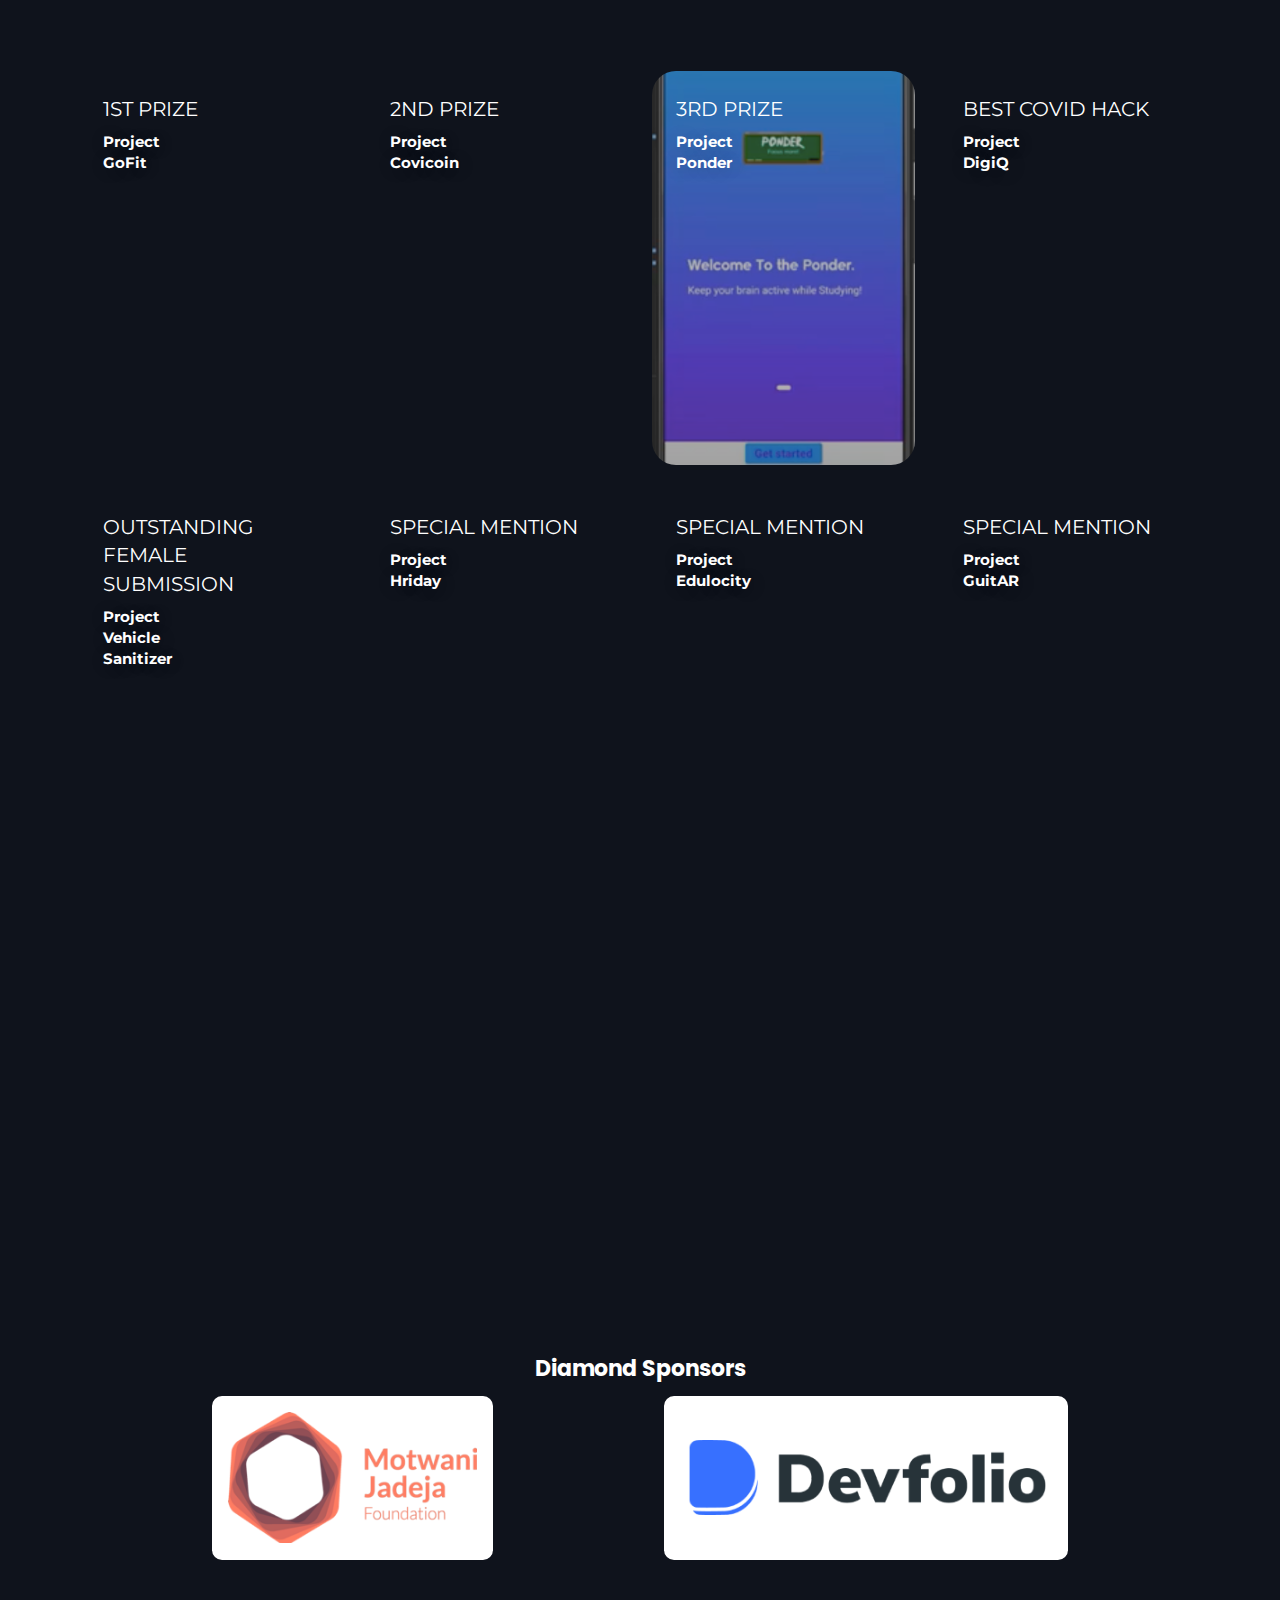
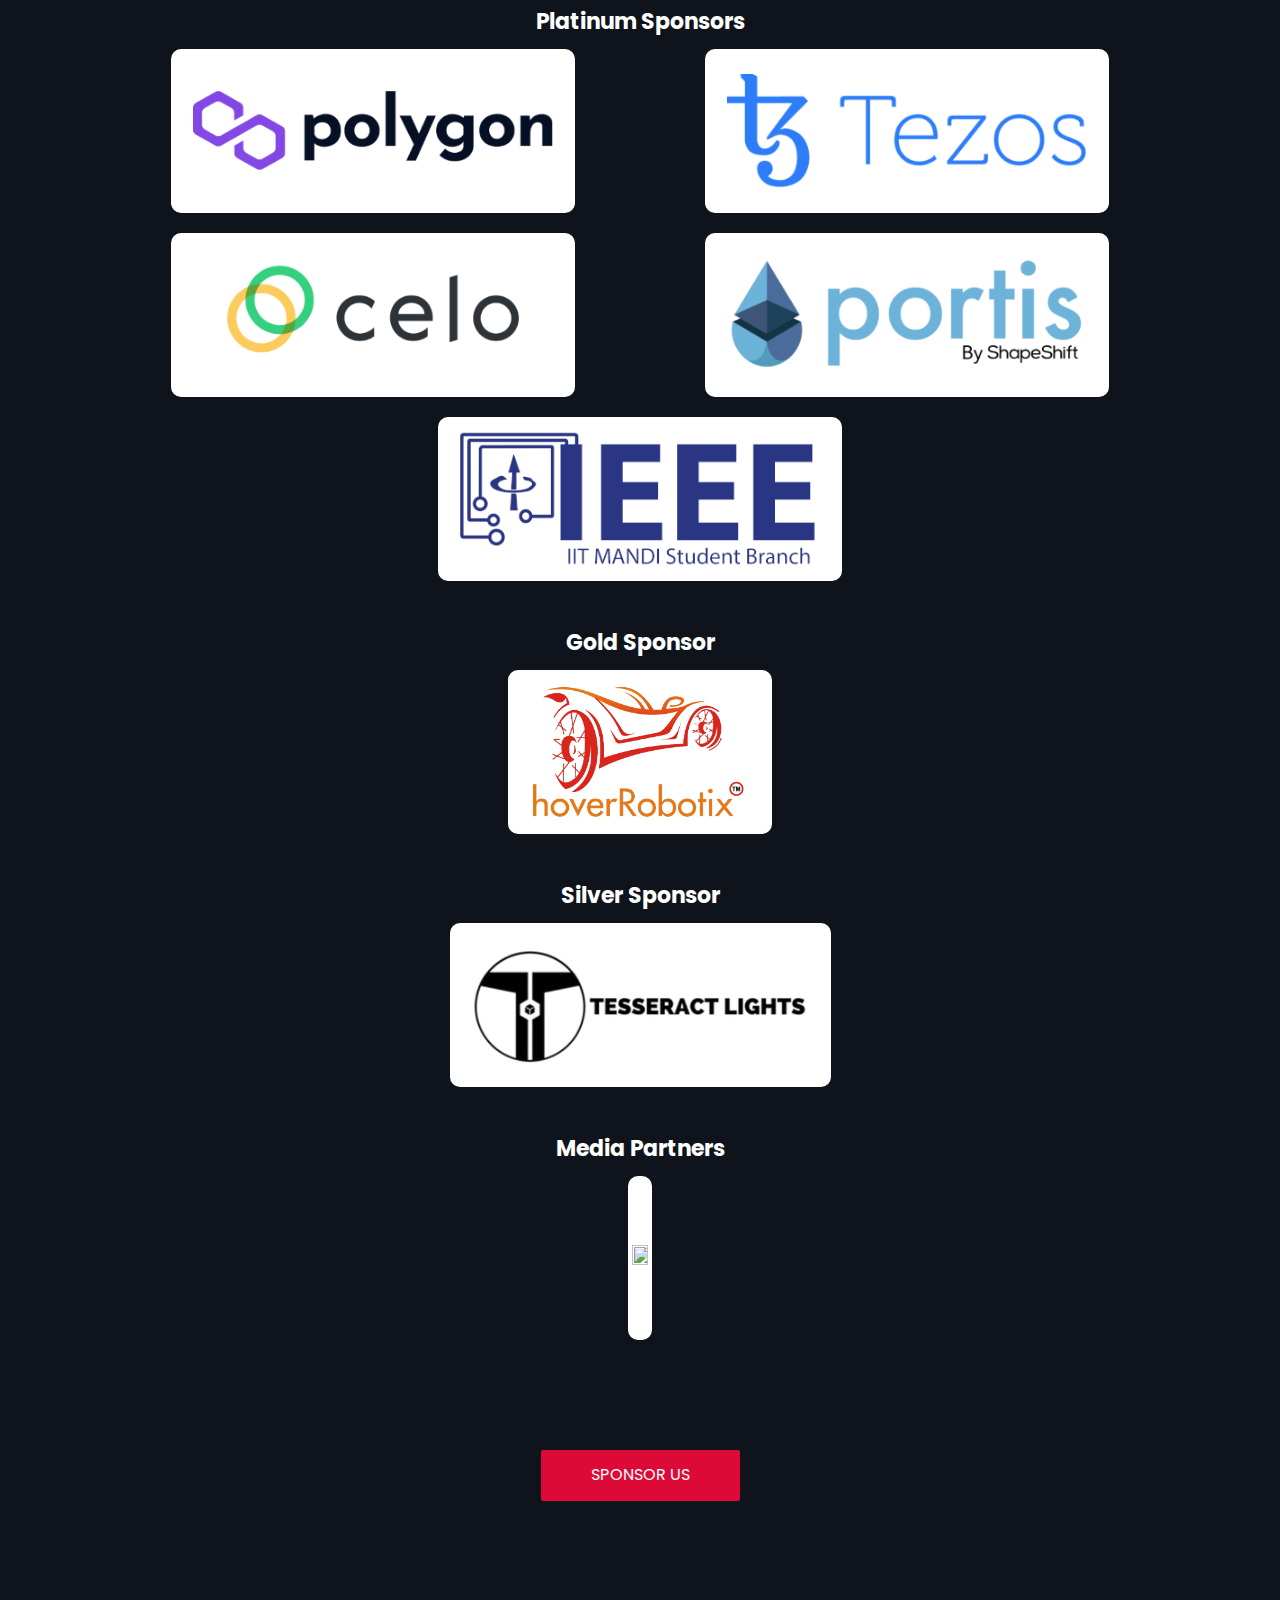
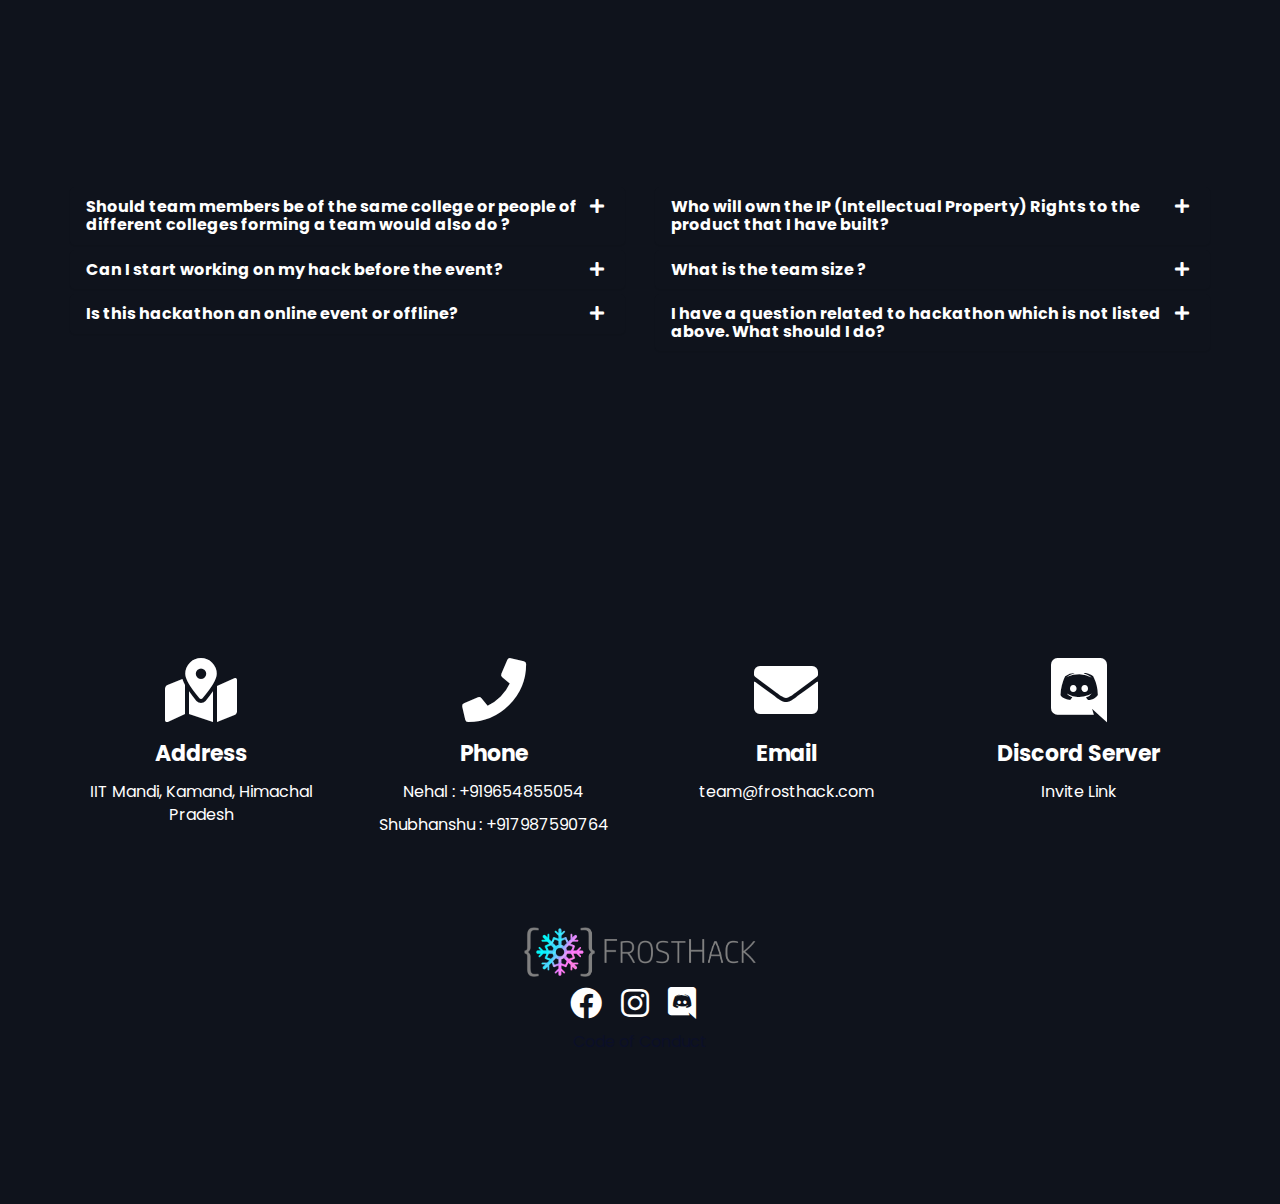
==== commit 7dc8ee4e: "Updated phone numbers" ====
--- a/index.html
+++ b/index.html
@@ -1188,8 +1188,8 @@
 					<div class="contact">
 						<i class="fas fa-phone fa-4x"></i>
 						<h3 class="mt-3">Phone</h3>
-						<p><a href="tel:+919418322955" class="changecolor">Saransh : +917300067222</a></p>
-						<p><a href="tel:+918527510168" class="changecolor">Kartik : +917982453395</a></p>
+						<p><a href="tel:+919654855054" class="changecolor">Nehal : +919654855054</a></p>
+						<p><a href="tel:+917987590764" class="changecolor">Shubhanshu : +917987590764</a></p>
 					</div>
 				</div>
 				<!-- /contact -->
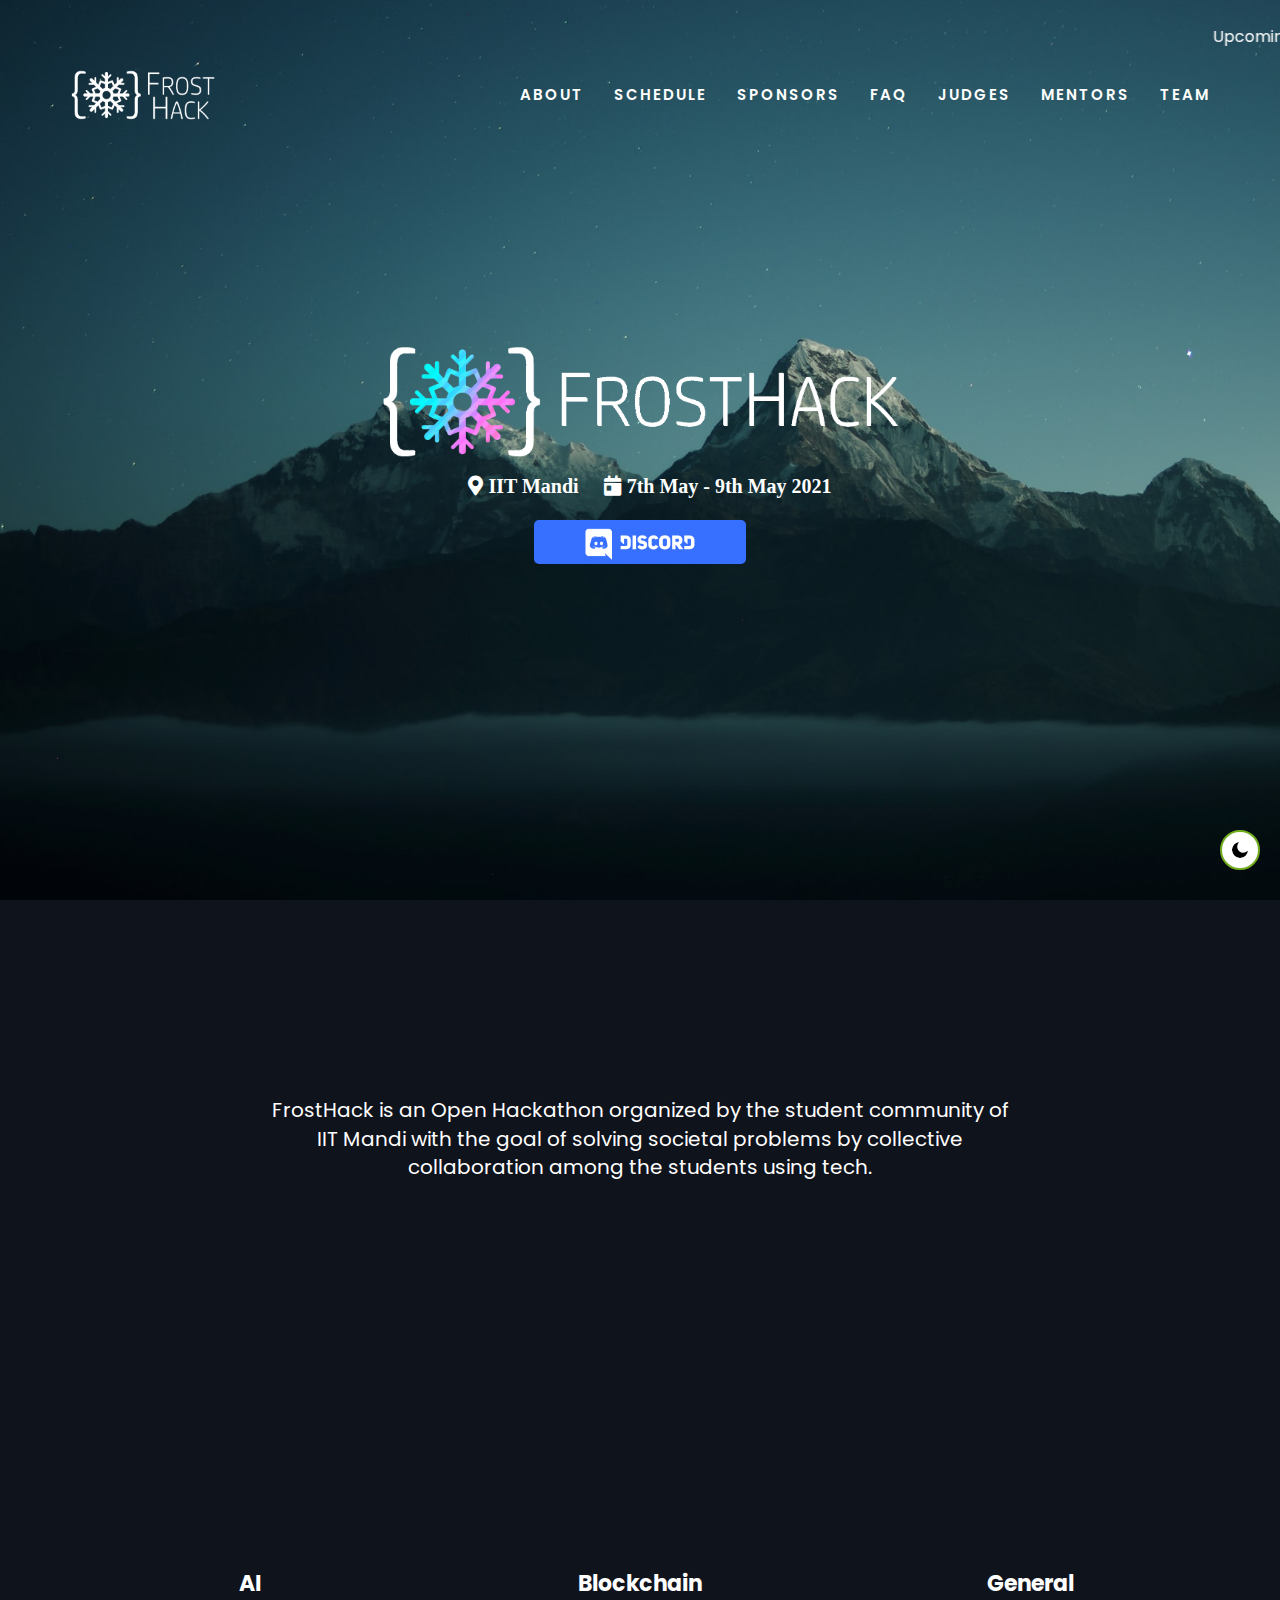
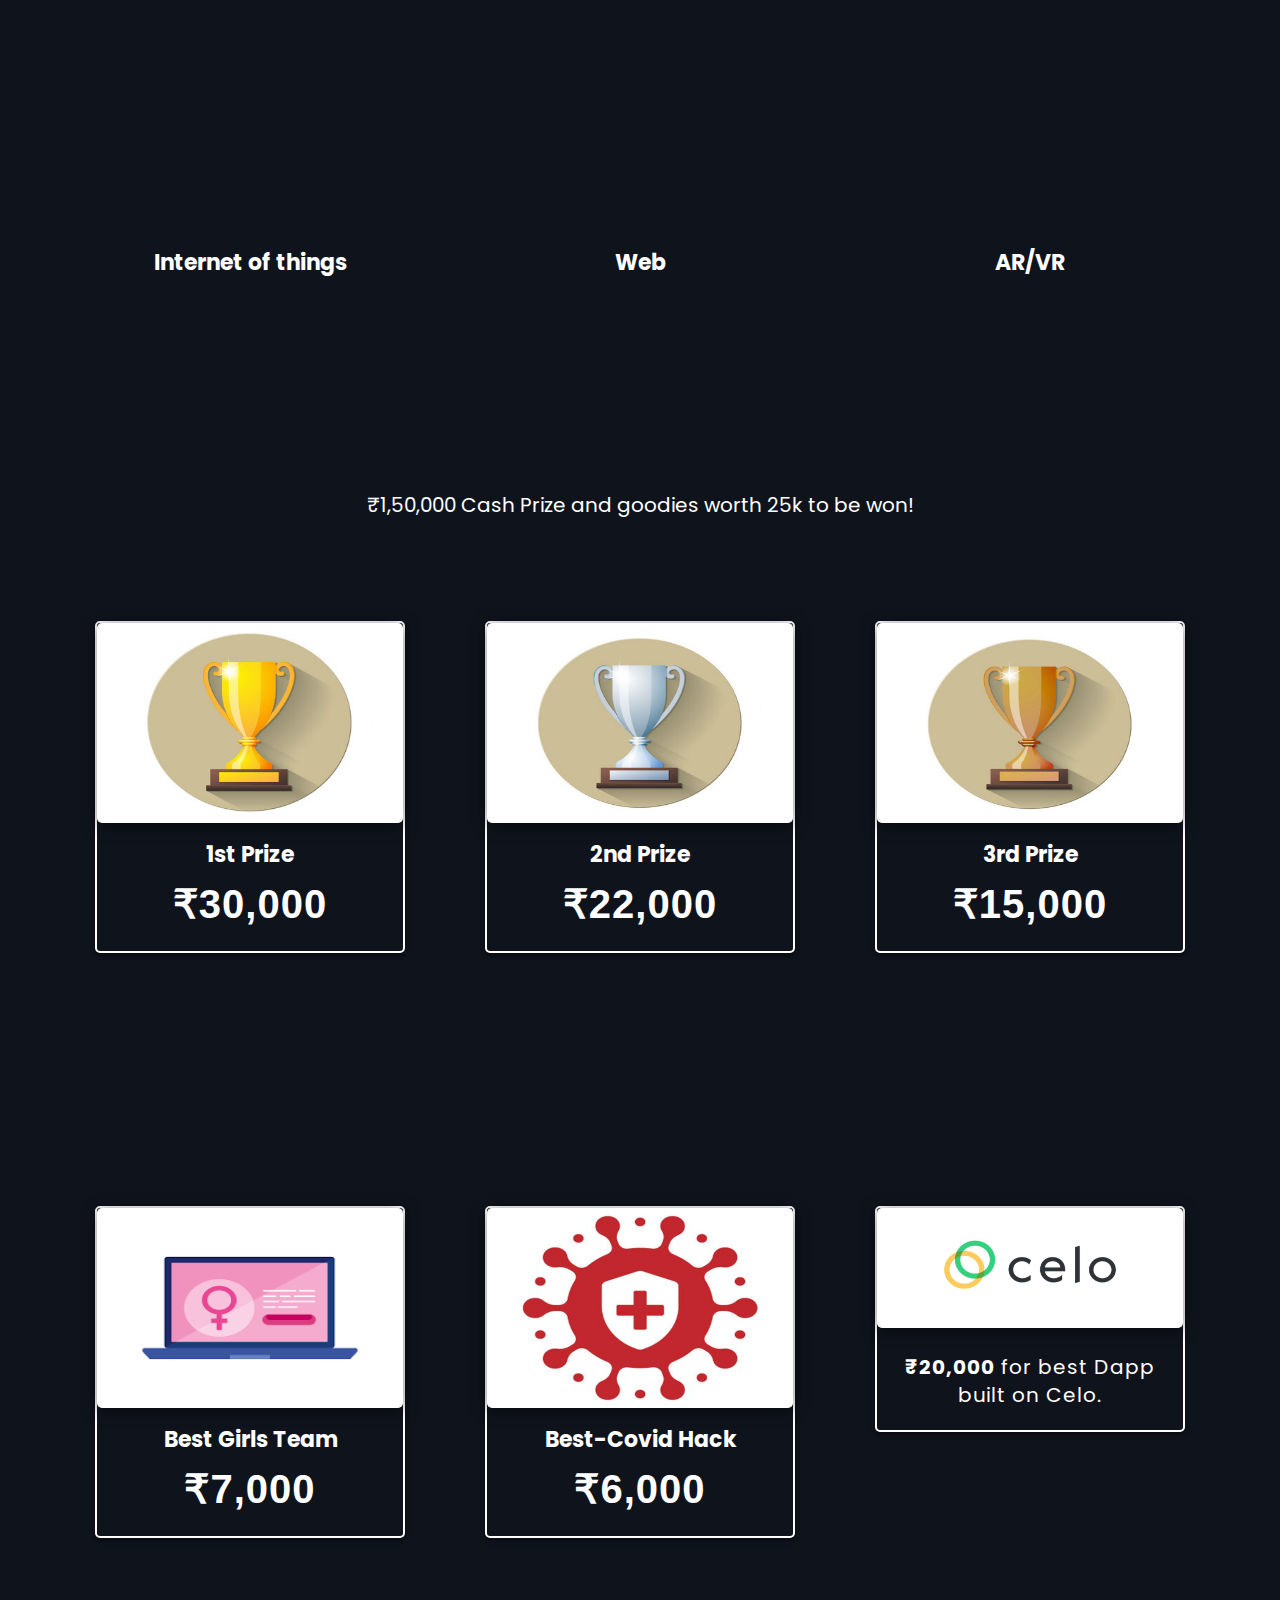
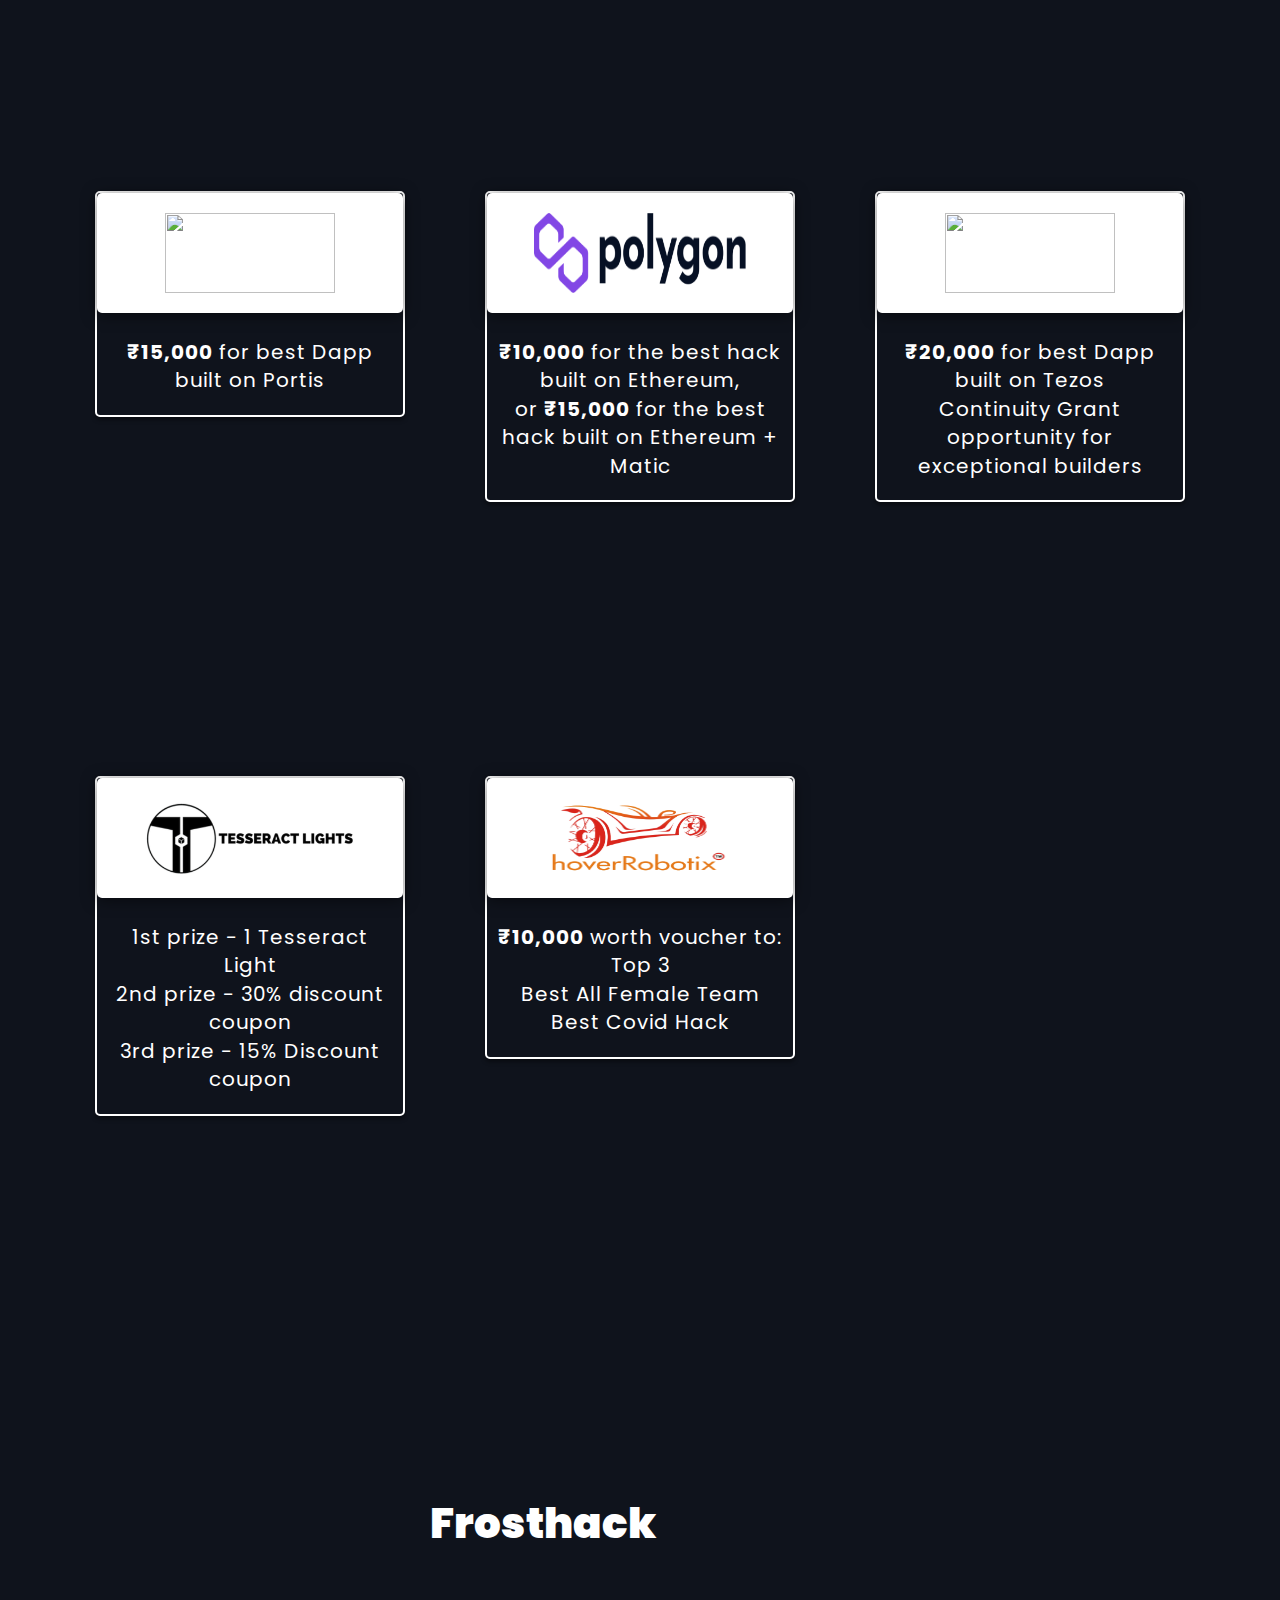
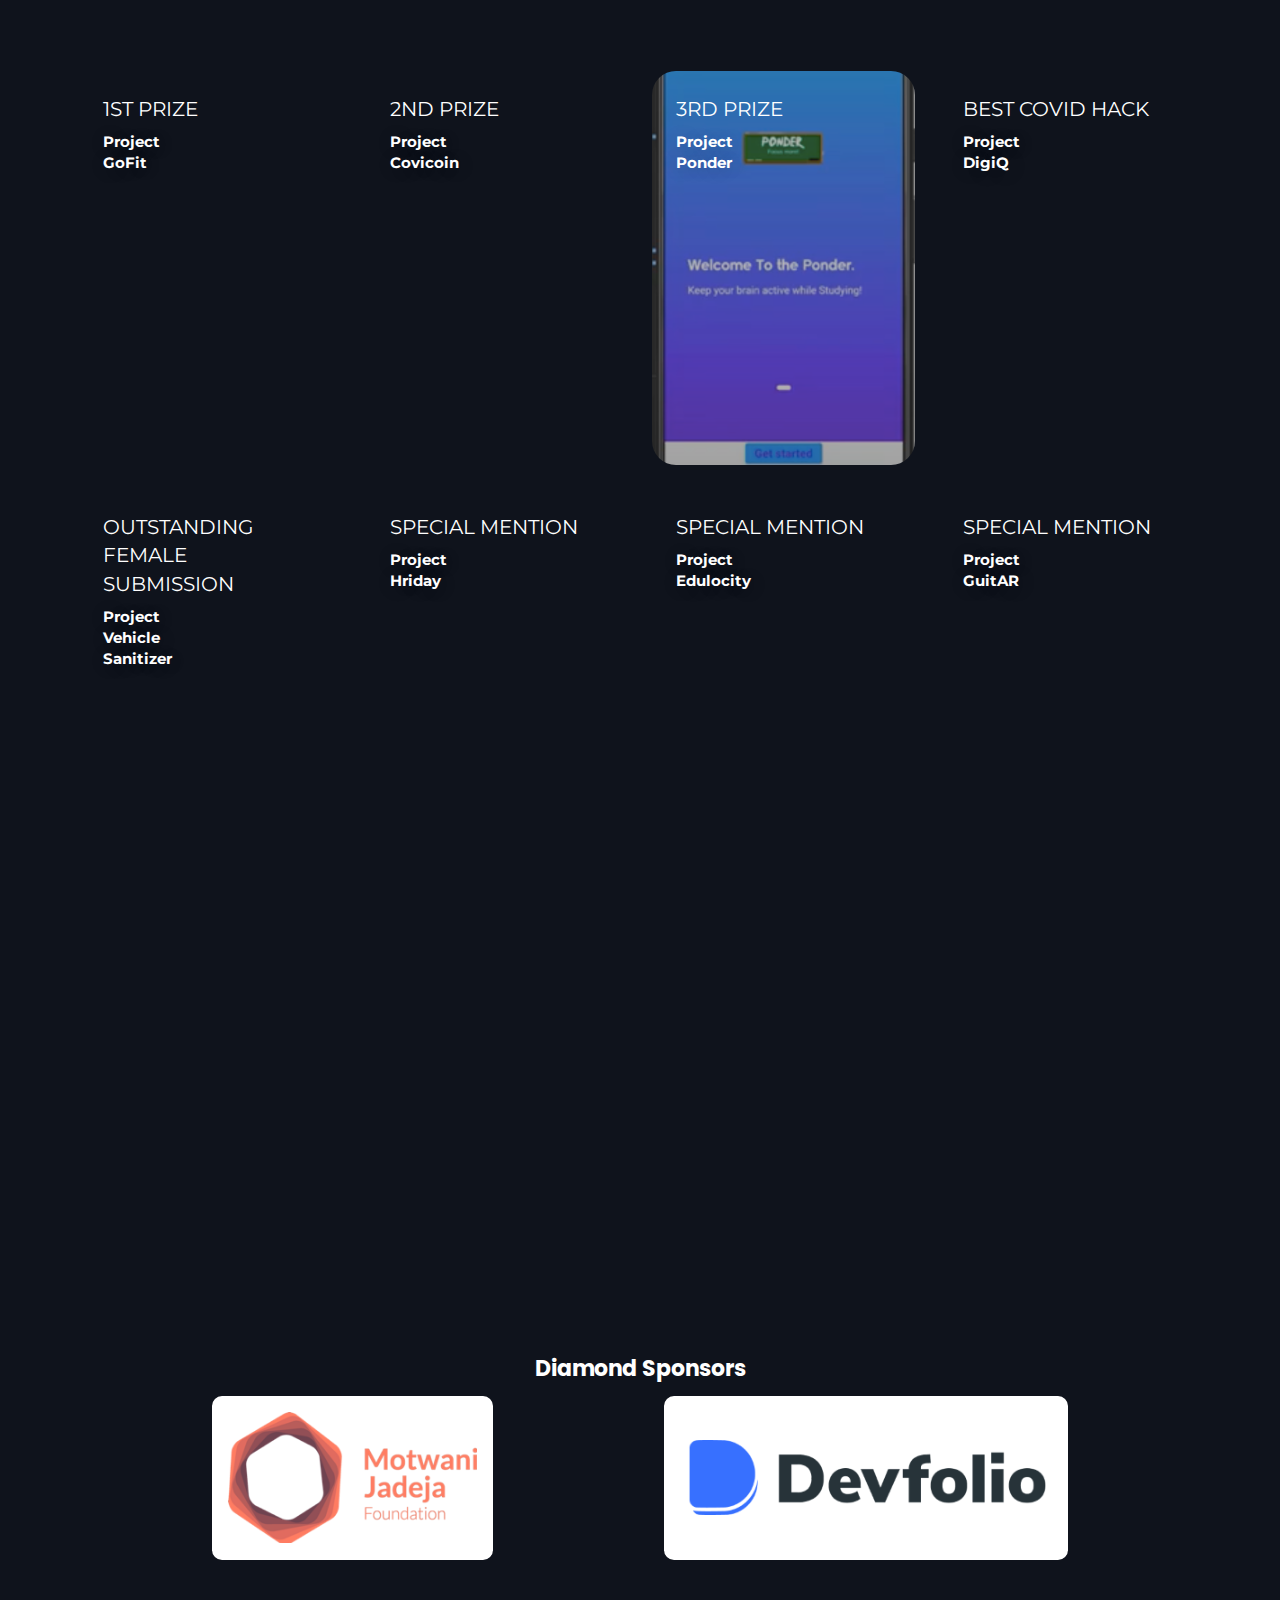
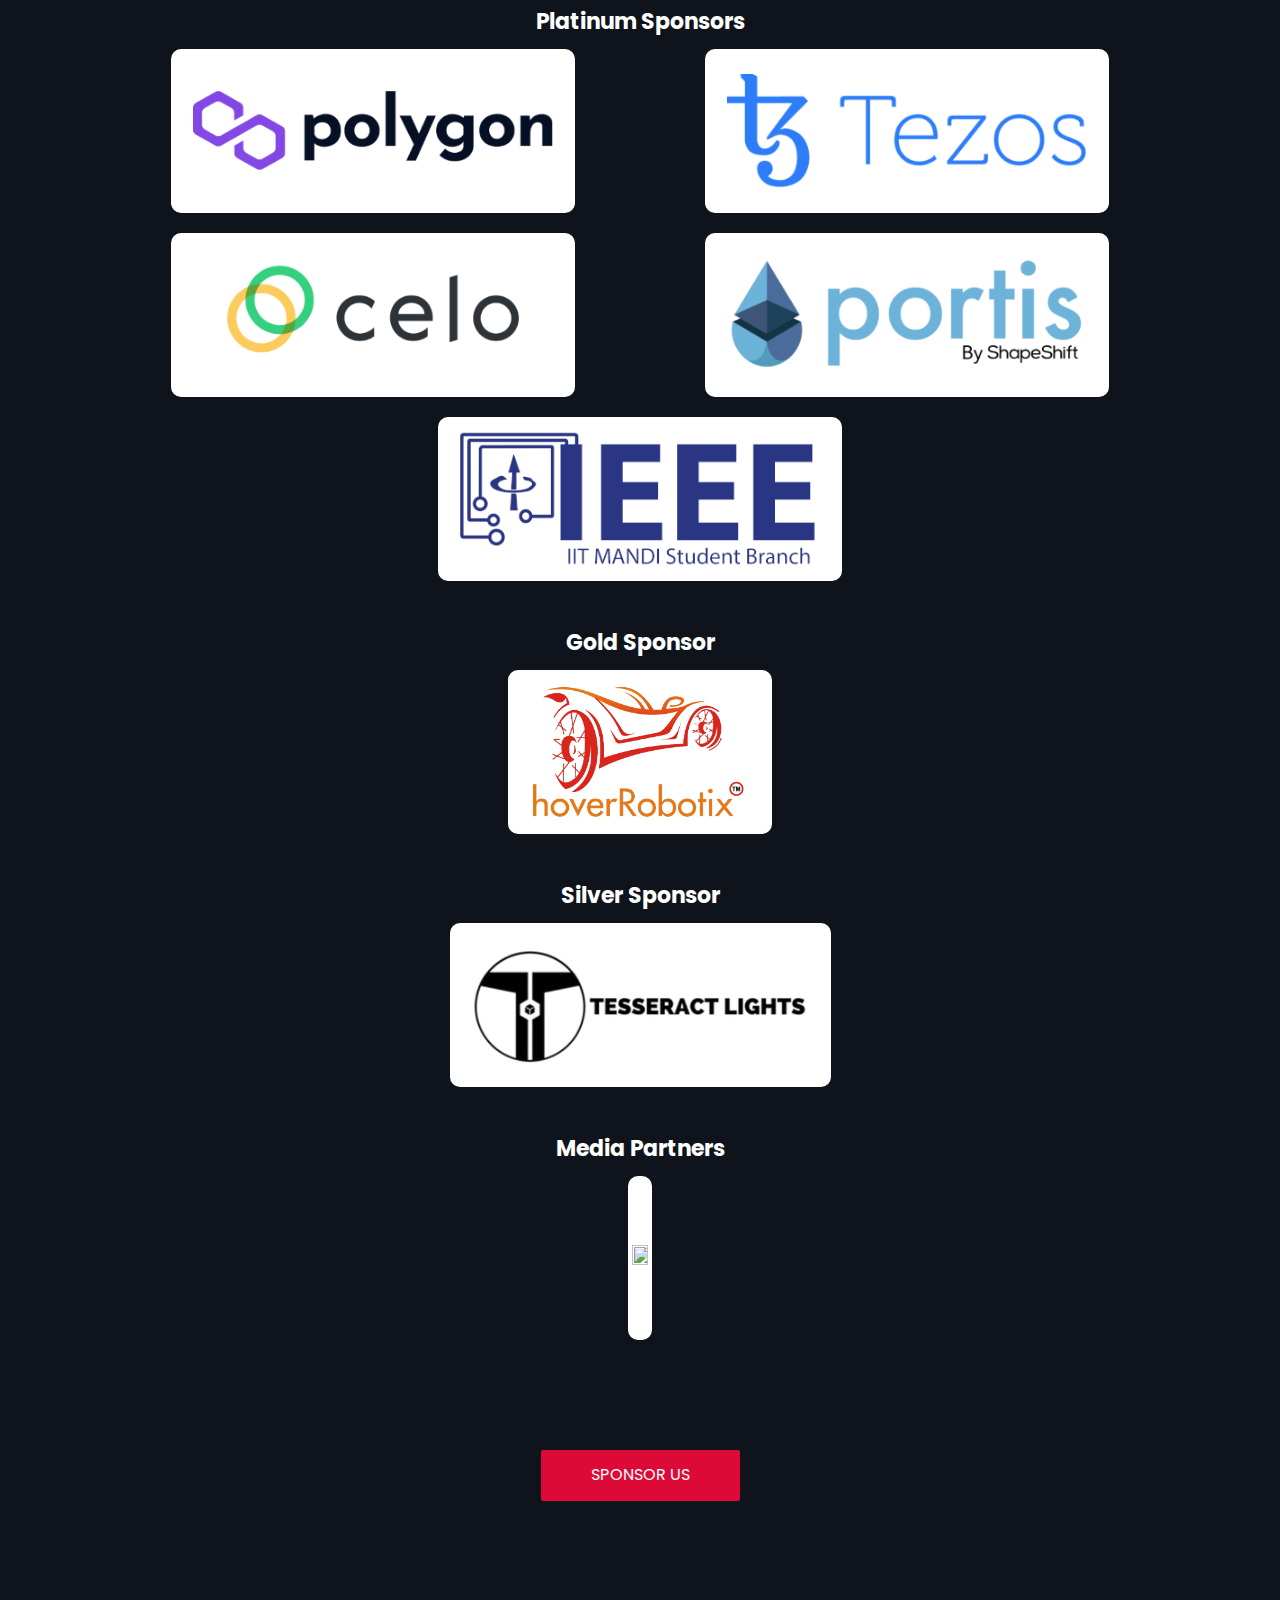
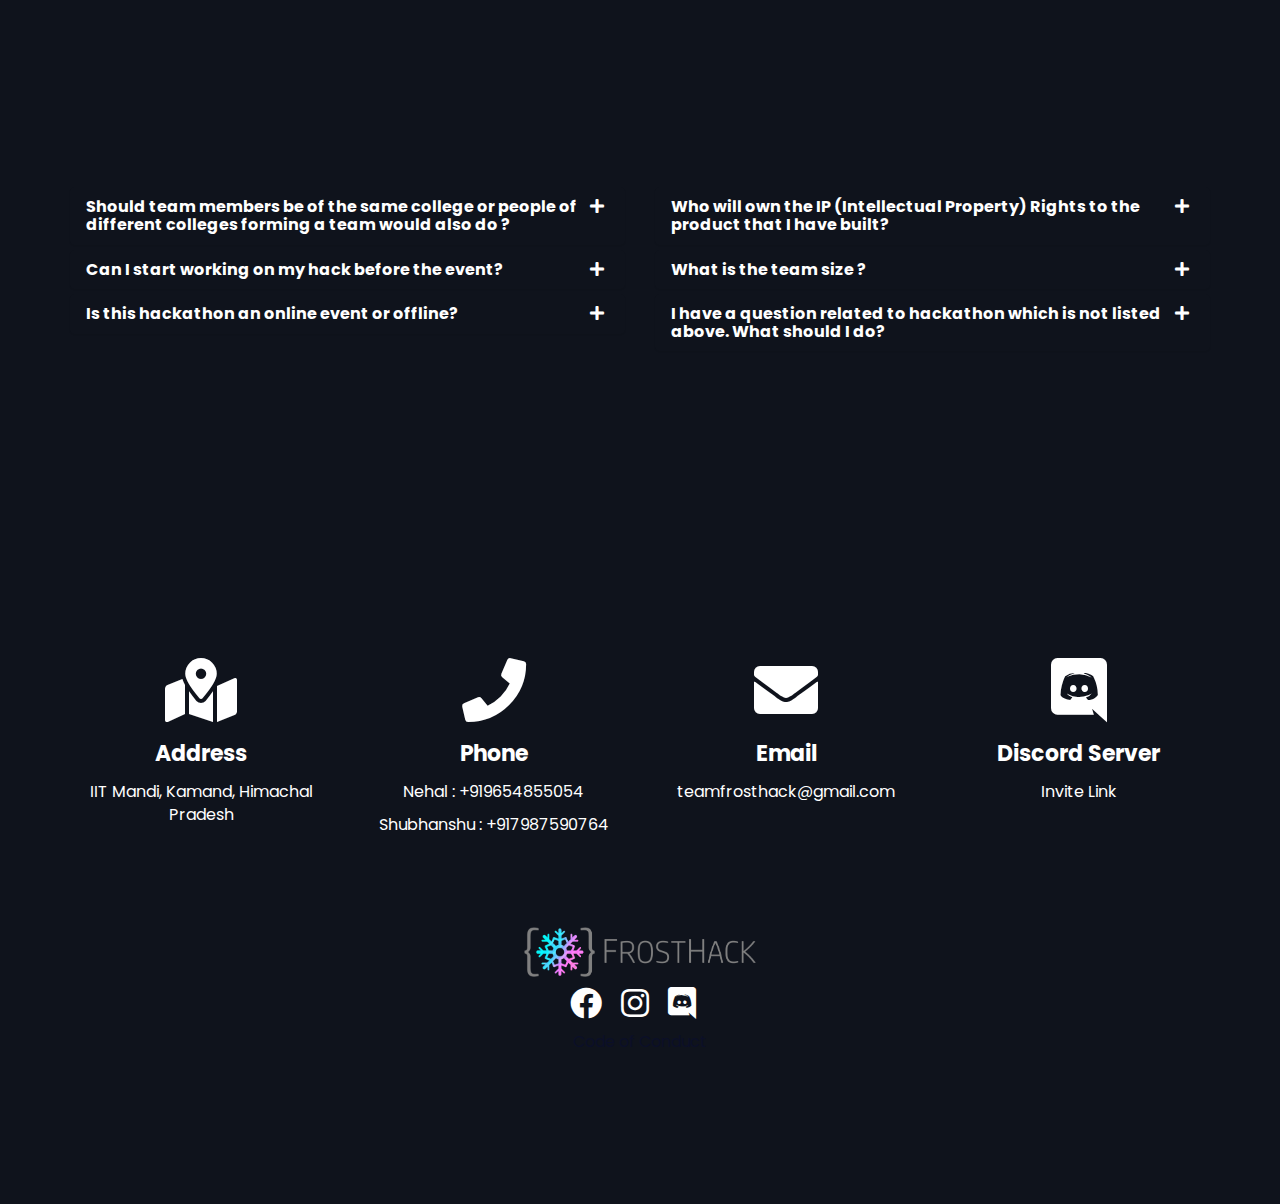
==== commit 7778c19d: "Updated email id" ====
--- a/index.html
+++ b/index.html
@@ -1199,7 +1199,7 @@
 					<div class="contact">
 						<i class="fas fa-envelope fa-4x"></i>
 						<h3 class="mt-3">Email</h3>
-						<a href="mailto:team@frosthack.com" class="changecolor">team@frosthack.com</a>
+						<a href="mailto:teamfrosthack@gmail.com" class="changecolor">teamfrosthack@gmail.com</a>
 					</div>
 				</div>
 				<div class="col-sm-3">
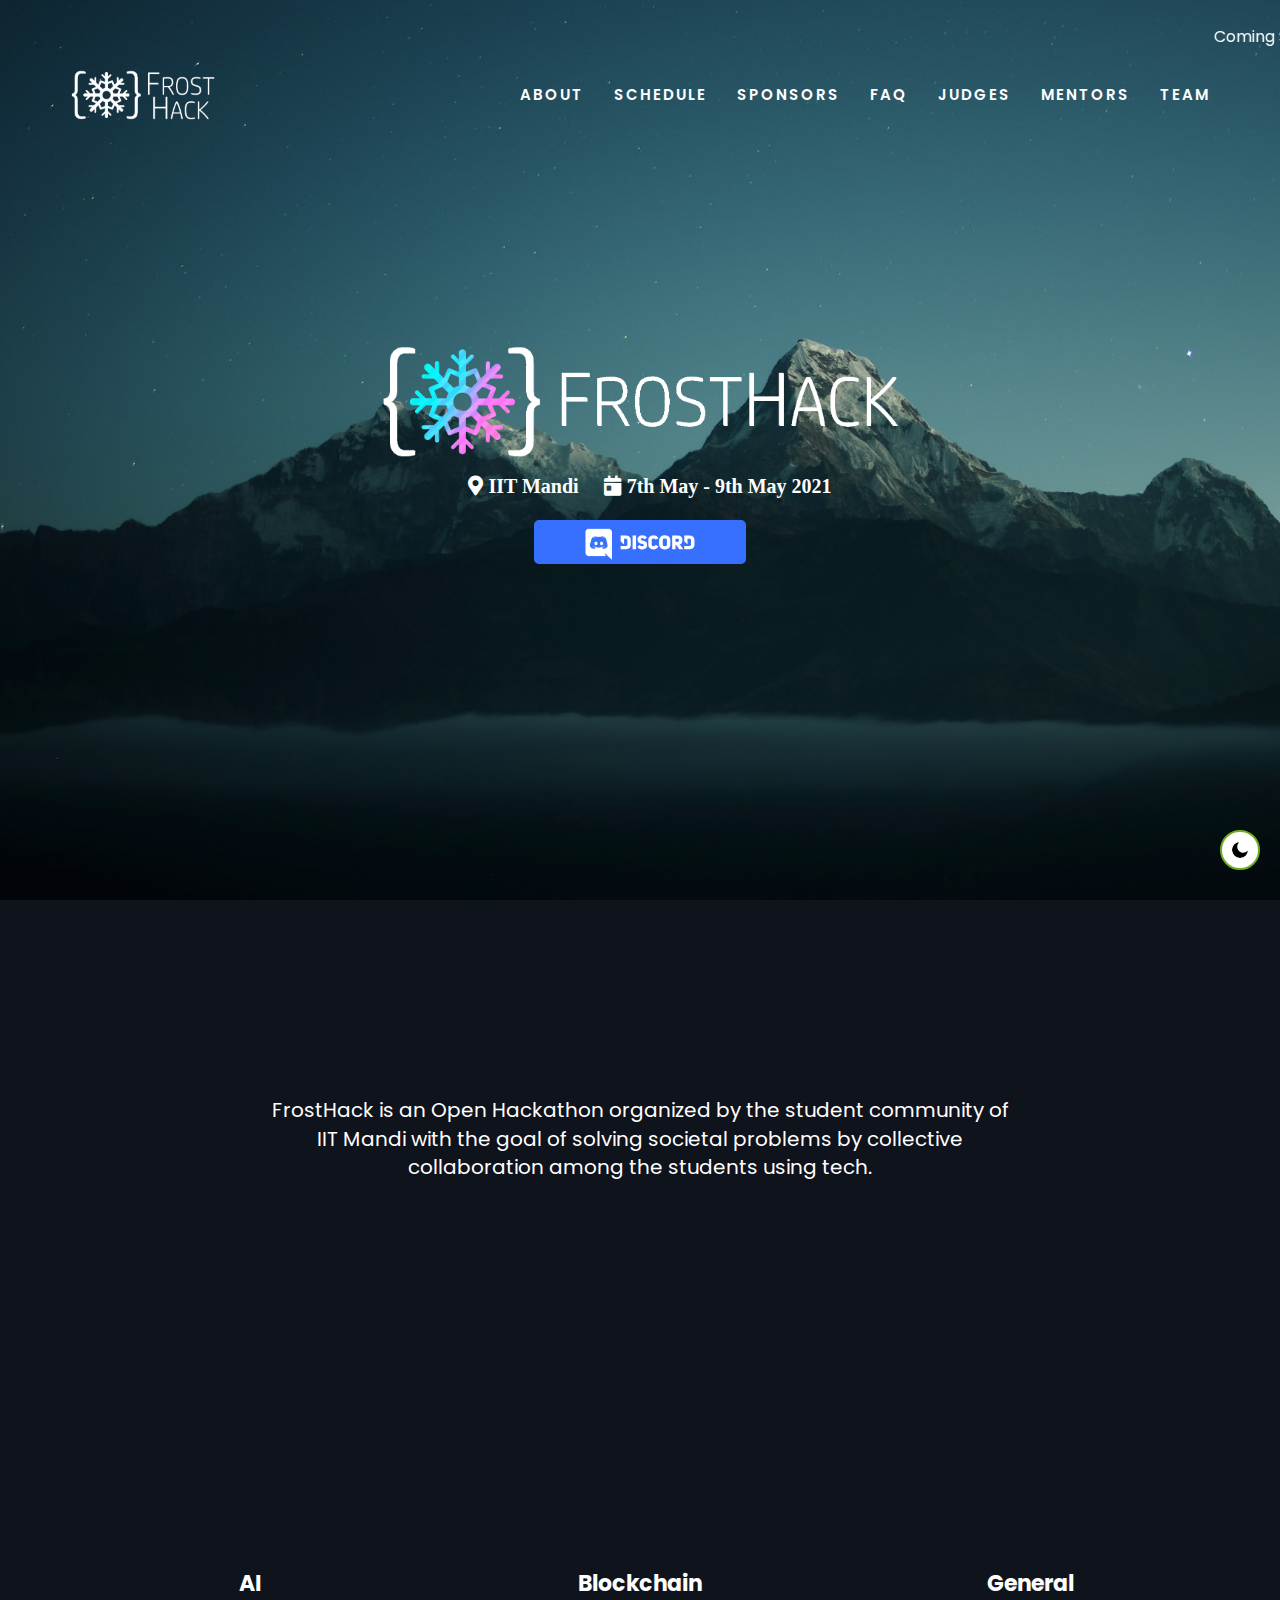
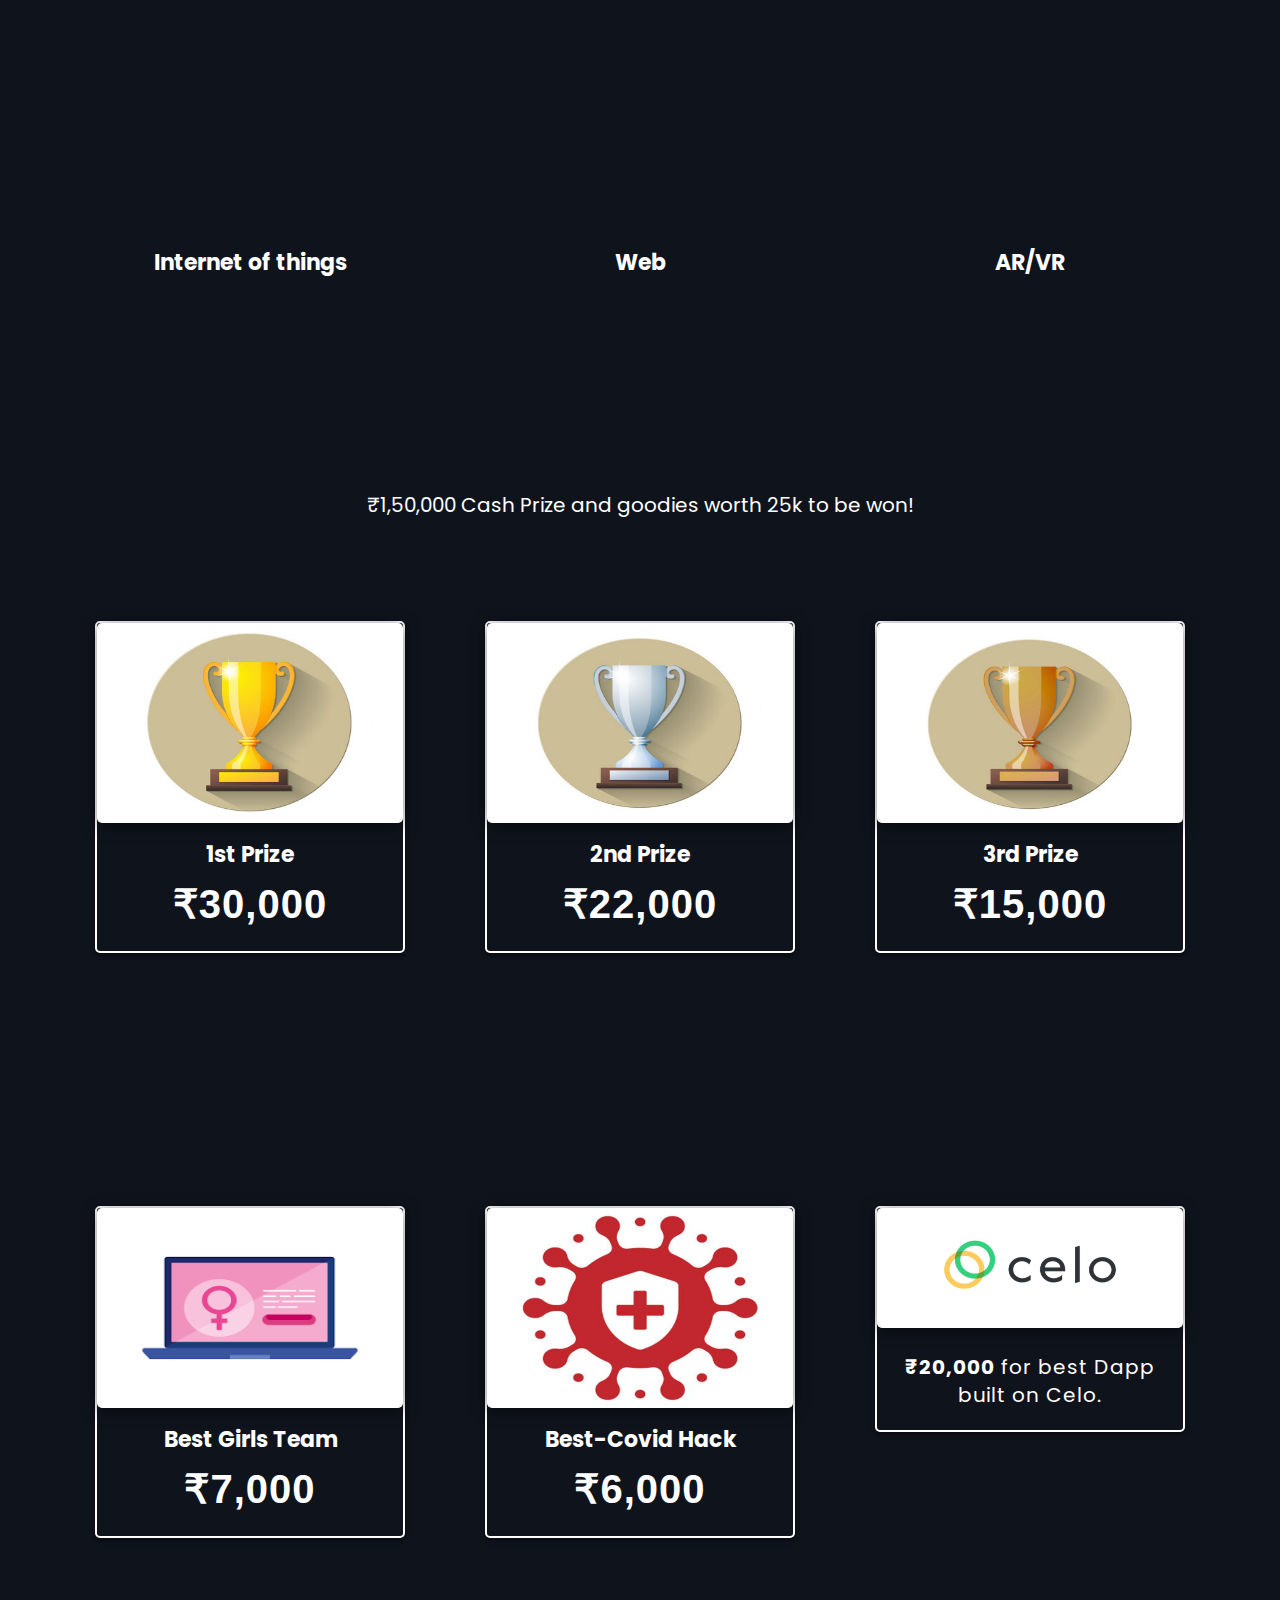
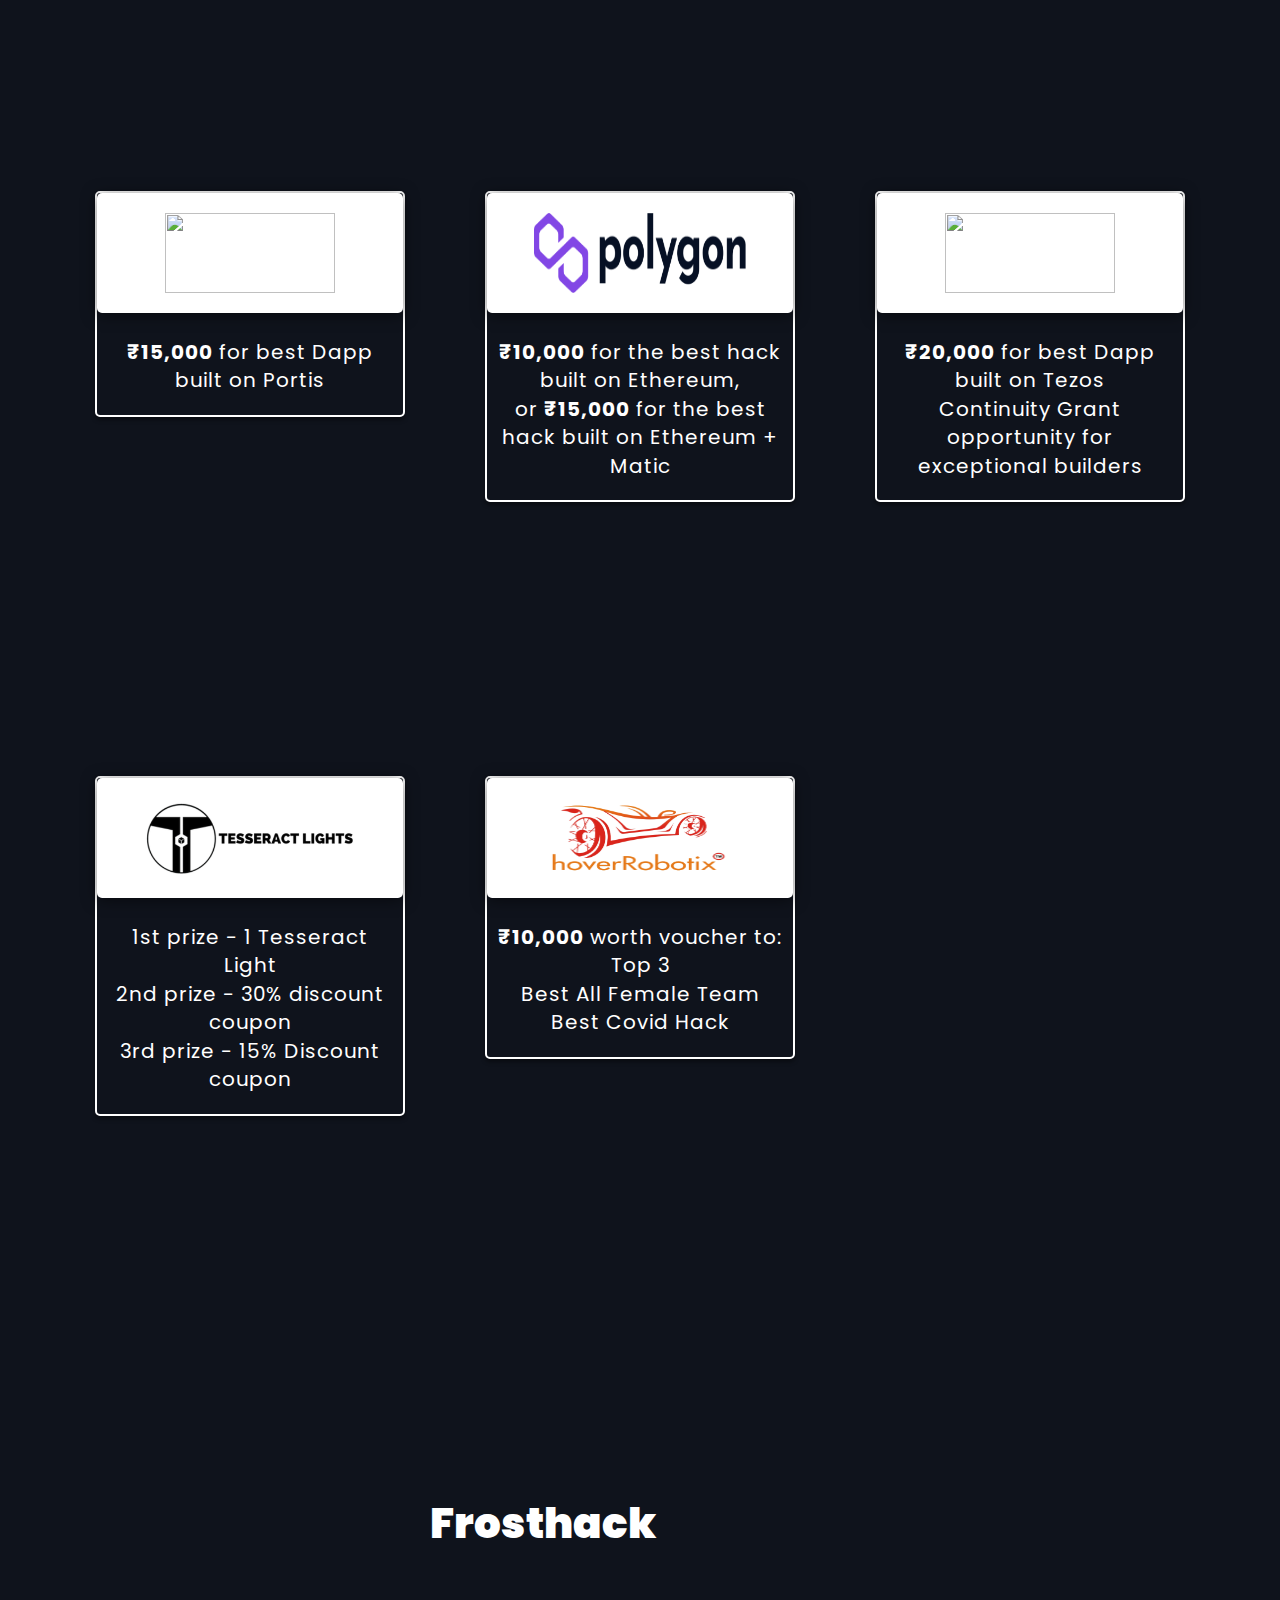
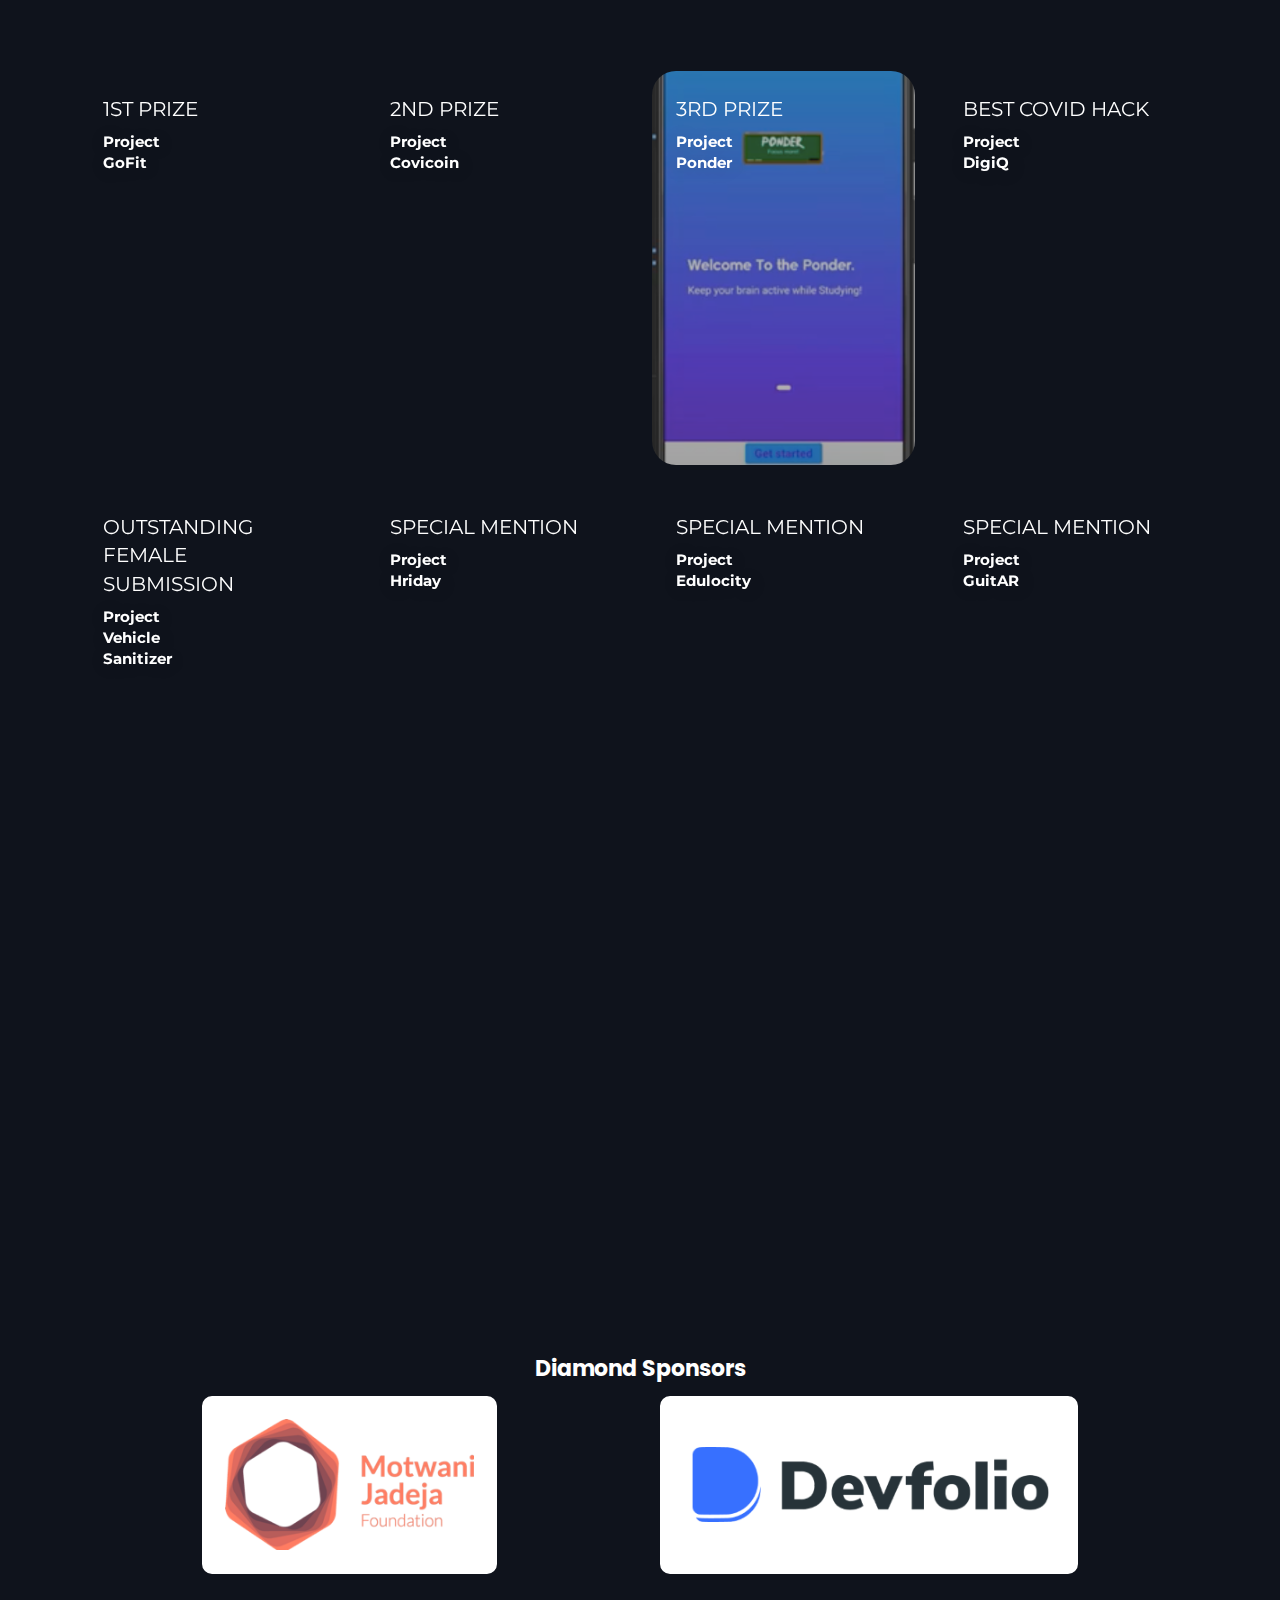
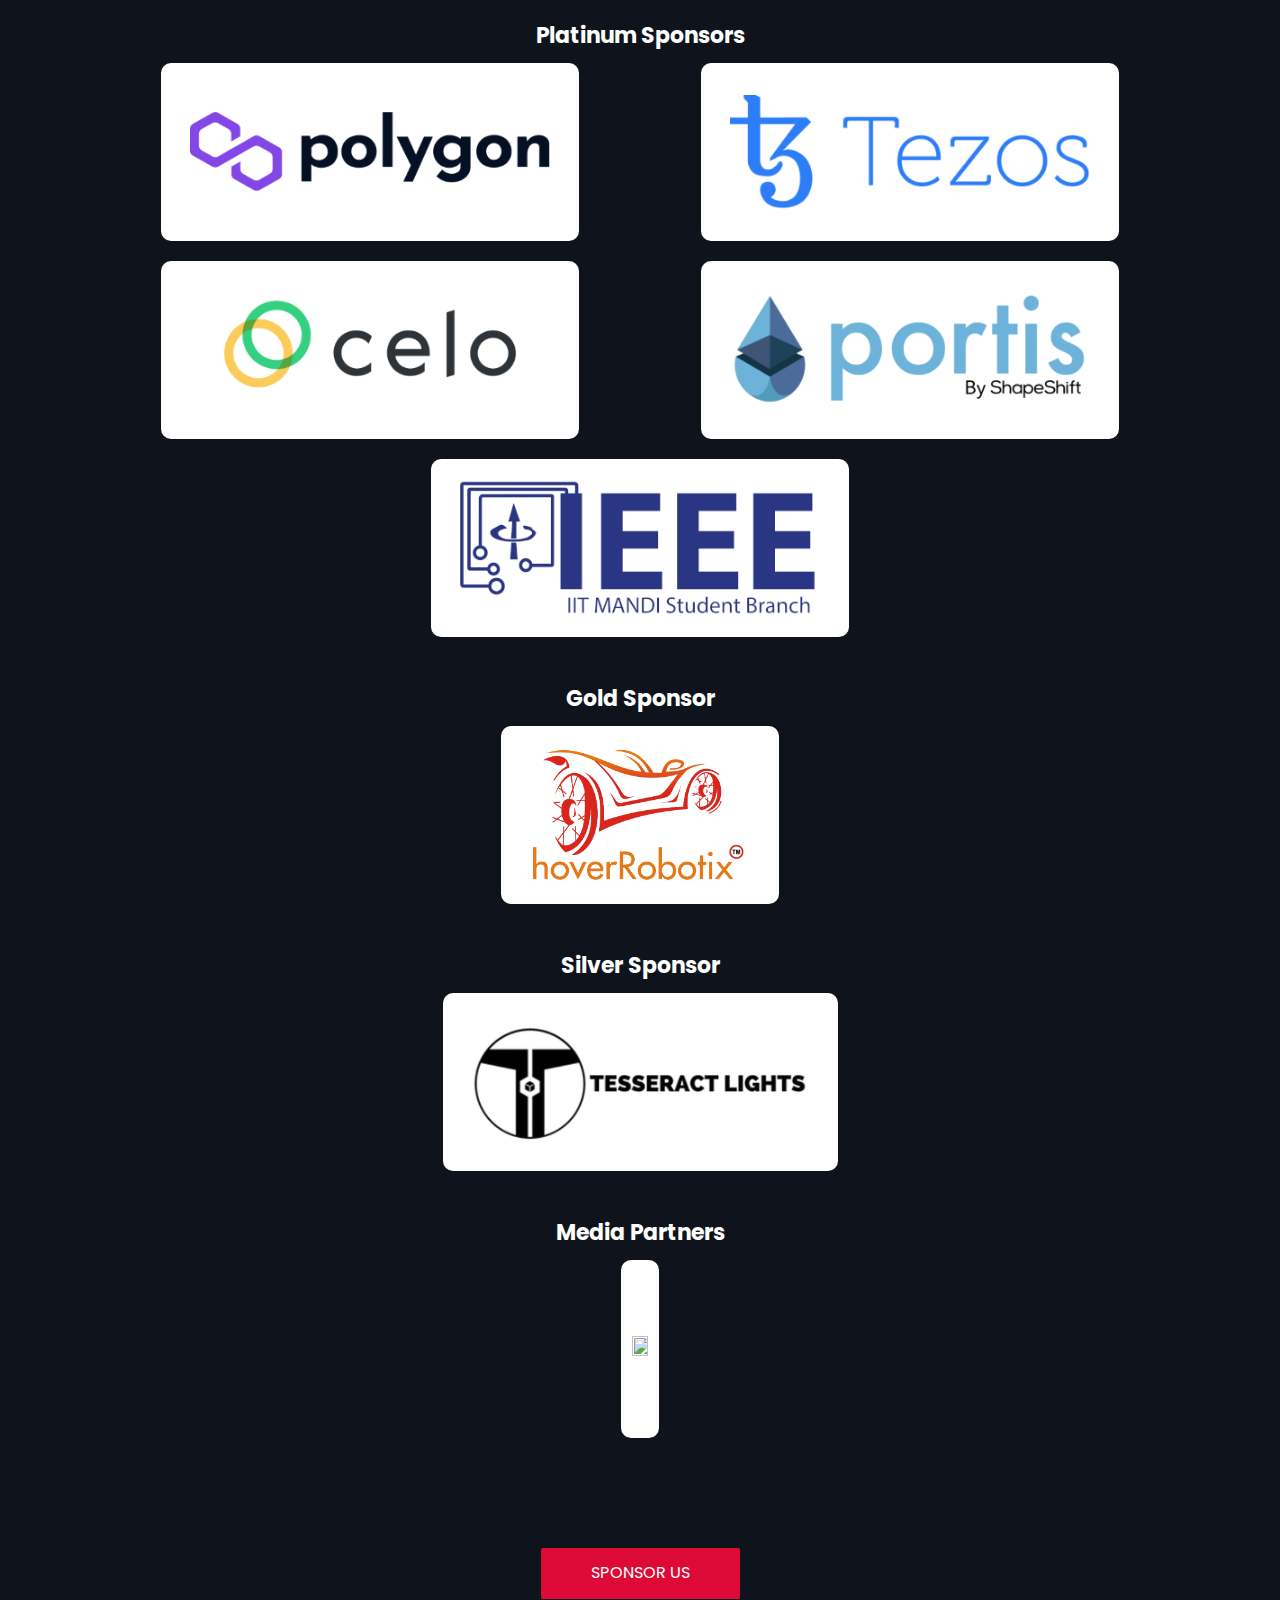
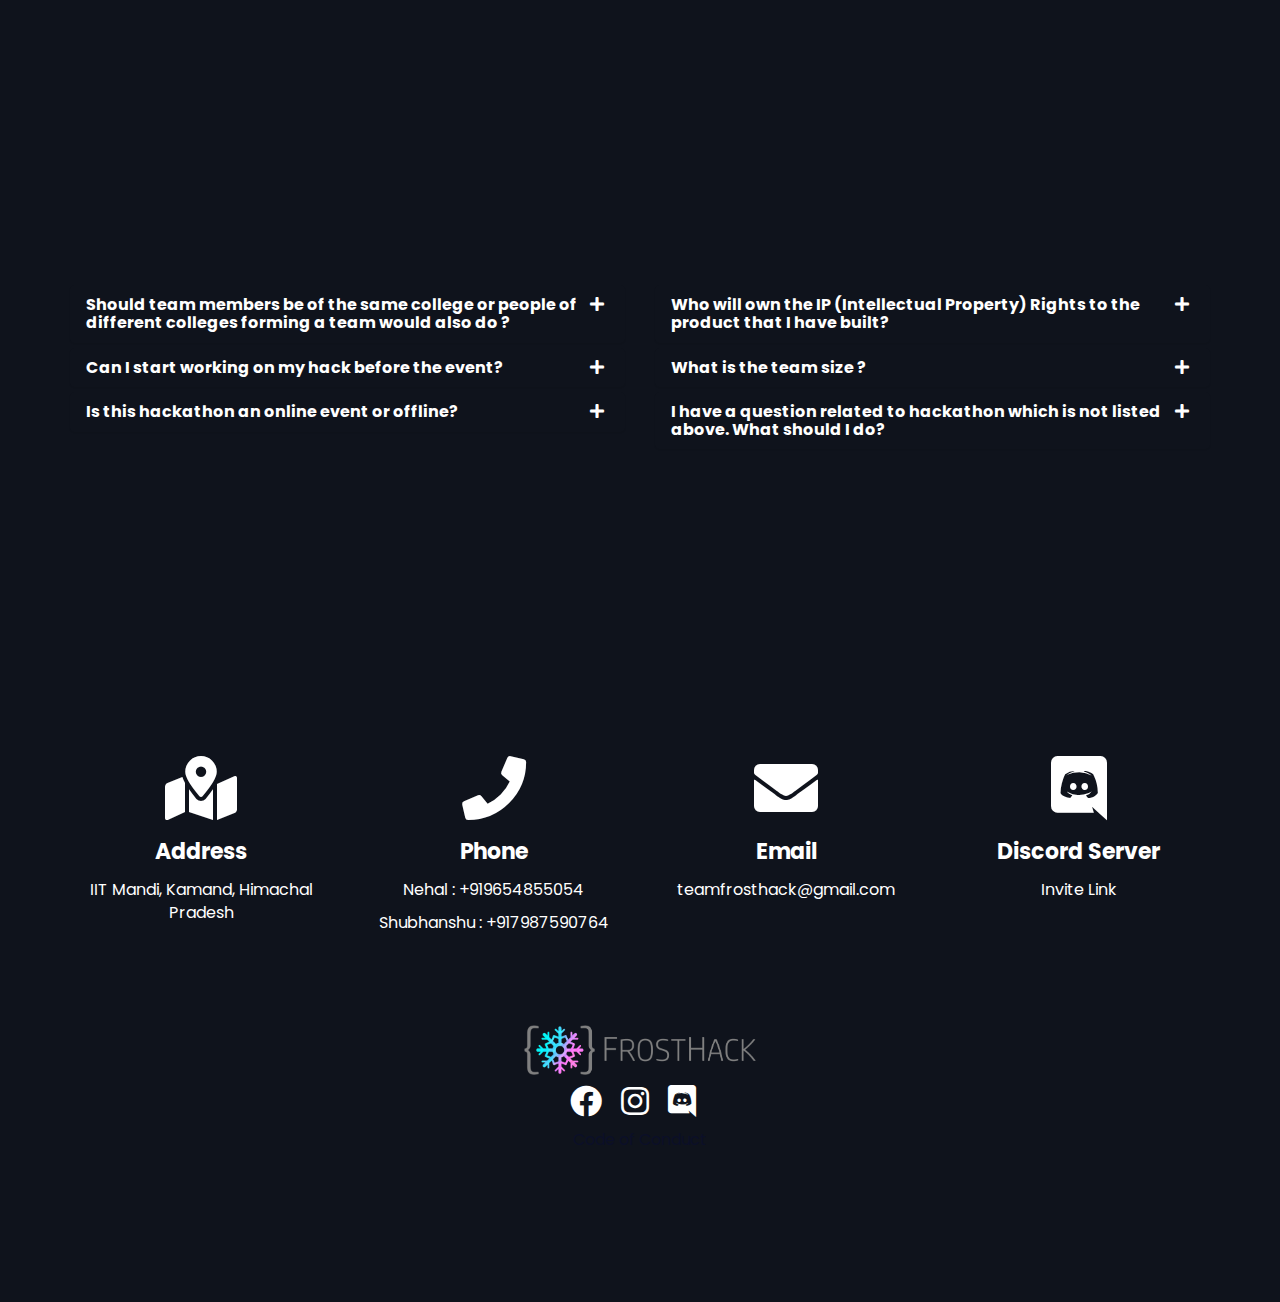
==== commit a0d18611: "Changed timeline text." ====
--- a/index.html
+++ b/index.html
@@ -37,7 +37,12 @@
 	<body>
 	<!-- Header -->
 	<header id="header" class="transparent-navbar navTop">
-		<marquee id="timeline" class="changecolor"></marquee>
+		<marquee
+			id="timeline" 
+			class="changecolor"
+			onmouseover="this.stop();" 
+			onmouseout="this.start();">
+		</marquee>
 		<!-- container -->
 		<div class="container">
 			<!-- navbar header -->
@@ -1309,31 +1314,32 @@
 	</script> -->
 </body>
 <script  type="text/javascript">
-	var today = new Date();
-	if(today.getDate()<=6 && today.getHours() < 13){
-		document.getElementById("timeline").innerHTML = "Upcoming Events - Themes for Frosthack will be released on 6th May 1pm";
-	}
-	else if(today.getDate() == 6  && today.getHours() >= 13){
-		document.getElementById("timeline").innerHTML = "Upcoming Events - Tezos hands on Workshop on 7th May 5pm";
-	}
-	else if(today.getDate() == 7  && today.getHours() < 17){
-		document.getElementById("timeline").innerHTML = "Upcoming Events - Tezos hands on Workshop on 7th May 5pm";
-	}
-	else if(today.getDate() == 7  && today.getHours() >= 17 && today.getHours() < 19){
-		document.getElementById("timeline").innerHTML = "Upcoming Events - Opening Ceremony on 7th May 7pm | Frosthack begins! Start Hacking!";
-	}  
-	else if(today.getDate() == 7  && today.getHours() >= 19){
-		document.getElementById("timeline").innerHTML = "Upcoming Events - Mid Project Submission Deadline on 8th May 1pm";
-	}
-	else if(today.getDate() == 8  && today.getHours() < 13){
-		document.getElementById("timeline").innerHTML = "Upcoming Events - Mid Project Submission Deadline on 8th May 1pm";
-	}
-	else if(today.getDate() == 8  && today.getHours() >= 13){
-		document.getElementById("timeline").innerHTML = "Upcoming Events - Final Project Submission Deadline on 9th May 12pm";
-	}
-	else{
-		document.getElementById("timeline").innerHTML = "Upcoming Events - Winners announced for Frosthack 2021 - Thank you all for participating. See you next year!";
-	}
+	document.getElementById("timeline").innerHTML = "Coming Soon! Stay tuned for updates.";
+	// var today = new Date();
+	// if(today.getDate()<=6 && today.getHours() < 13){
+	// 	document.getElementById("timeline").innerHTML = "Upcoming Events - Themes for Frosthack will be released on 6th May 1pm";
+	// }
+	// else if(today.getDate() == 6  && today.getHours() >= 13){
+	// 	document.getElementById("timeline").innerHTML = "Upcoming Events - Tezos hands on Workshop on 7th May 5pm";
+	// }
+	// else if(today.getDate() == 7  && today.getHours() < 17){
+	// 	document.getElementById("timeline").innerHTML = "Upcoming Events - Tezos hands on Workshop on 7th May 5pm";
+	// }
+	// else if(today.getDate() == 7  && today.getHours() >= 17 && today.getHours() < 19){
+	// 	document.getElementById("timeline").innerHTML = "Upcoming Events - Opening Ceremony on 7th May 7pm | Frosthack begins! Start Hacking!";
+	// }  
+	// else if(today.getDate() == 7  && today.getHours() >= 19){
+	// 	document.getElementById("timeline").innerHTML = "Upcoming Events - Mid Project Submission Deadline on 8th May 1pm";
+	// }
+	// else if(today.getDate() == 8  && today.getHours() < 13){
+	// 	document.getElementById("timeline").innerHTML = "Upcoming Events - Mid Project Submission Deadline on 8th May 1pm";
+	// }
+	// else if(today.getDate() == 8  && today.getHours() >= 13){
+	// 	document.getElementById("timeline").innerHTML = "Upcoming Events - Final Project Submission Deadline on 9th May 12pm";
+	// }
+	// else{
+	// 	document.getElementById("timeline").innerHTML = "Upcoming Events - Winners announced for Frosthack 2021 - Thank you all for participating. See you next year!";
+	// }
 	function lightmode() {
 		document.body.style.backgroundColor = "#FFFFFF";
 			var x = document.getElementsByClassName("title");
--- a/css/index.css
+++ b/css/index.css
@@ -92,6 +92,9 @@
 	font-weight: 600;
 }
 
+.timelineNotTop {
+  color: black !important;
+}
 
 #footer .contact-social a {
 	height: 3em;
@@ -425,7 +428,7 @@
 }
 .sponsor{
 	background-color: white;
-	pading: 7px;
+	padding: 7px;
 	margin-bottom: 20px;
 	border-radius: 10px;
 	border: 2px solid #ffffff;
@@ -593,7 +596,7 @@
 	right: 0;
 	top: 0;
 	transform-origin: center;
-	trsnsform: scale(1) translateZ(0);
+	transform: scale(1) translateZ(0);
 	transition:
 			filter 200ms linear,
 			transform 200ms linear;
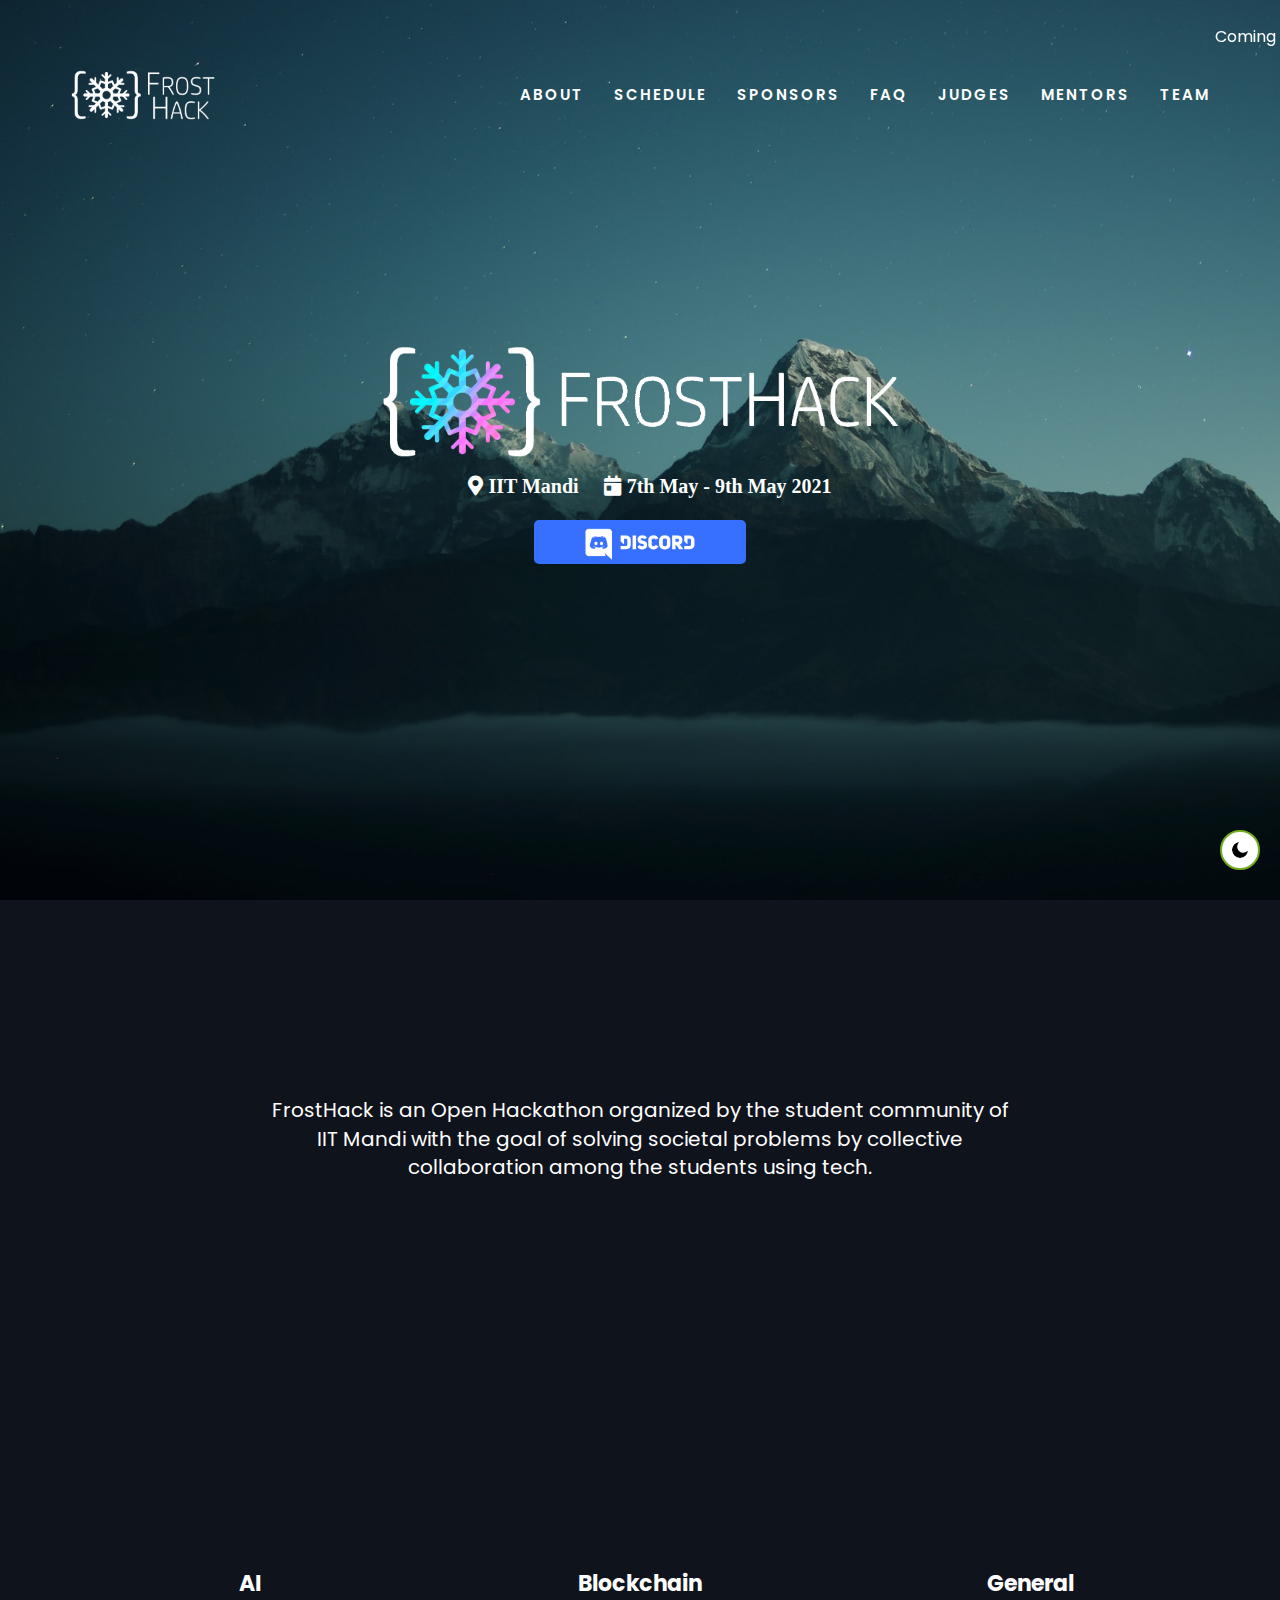
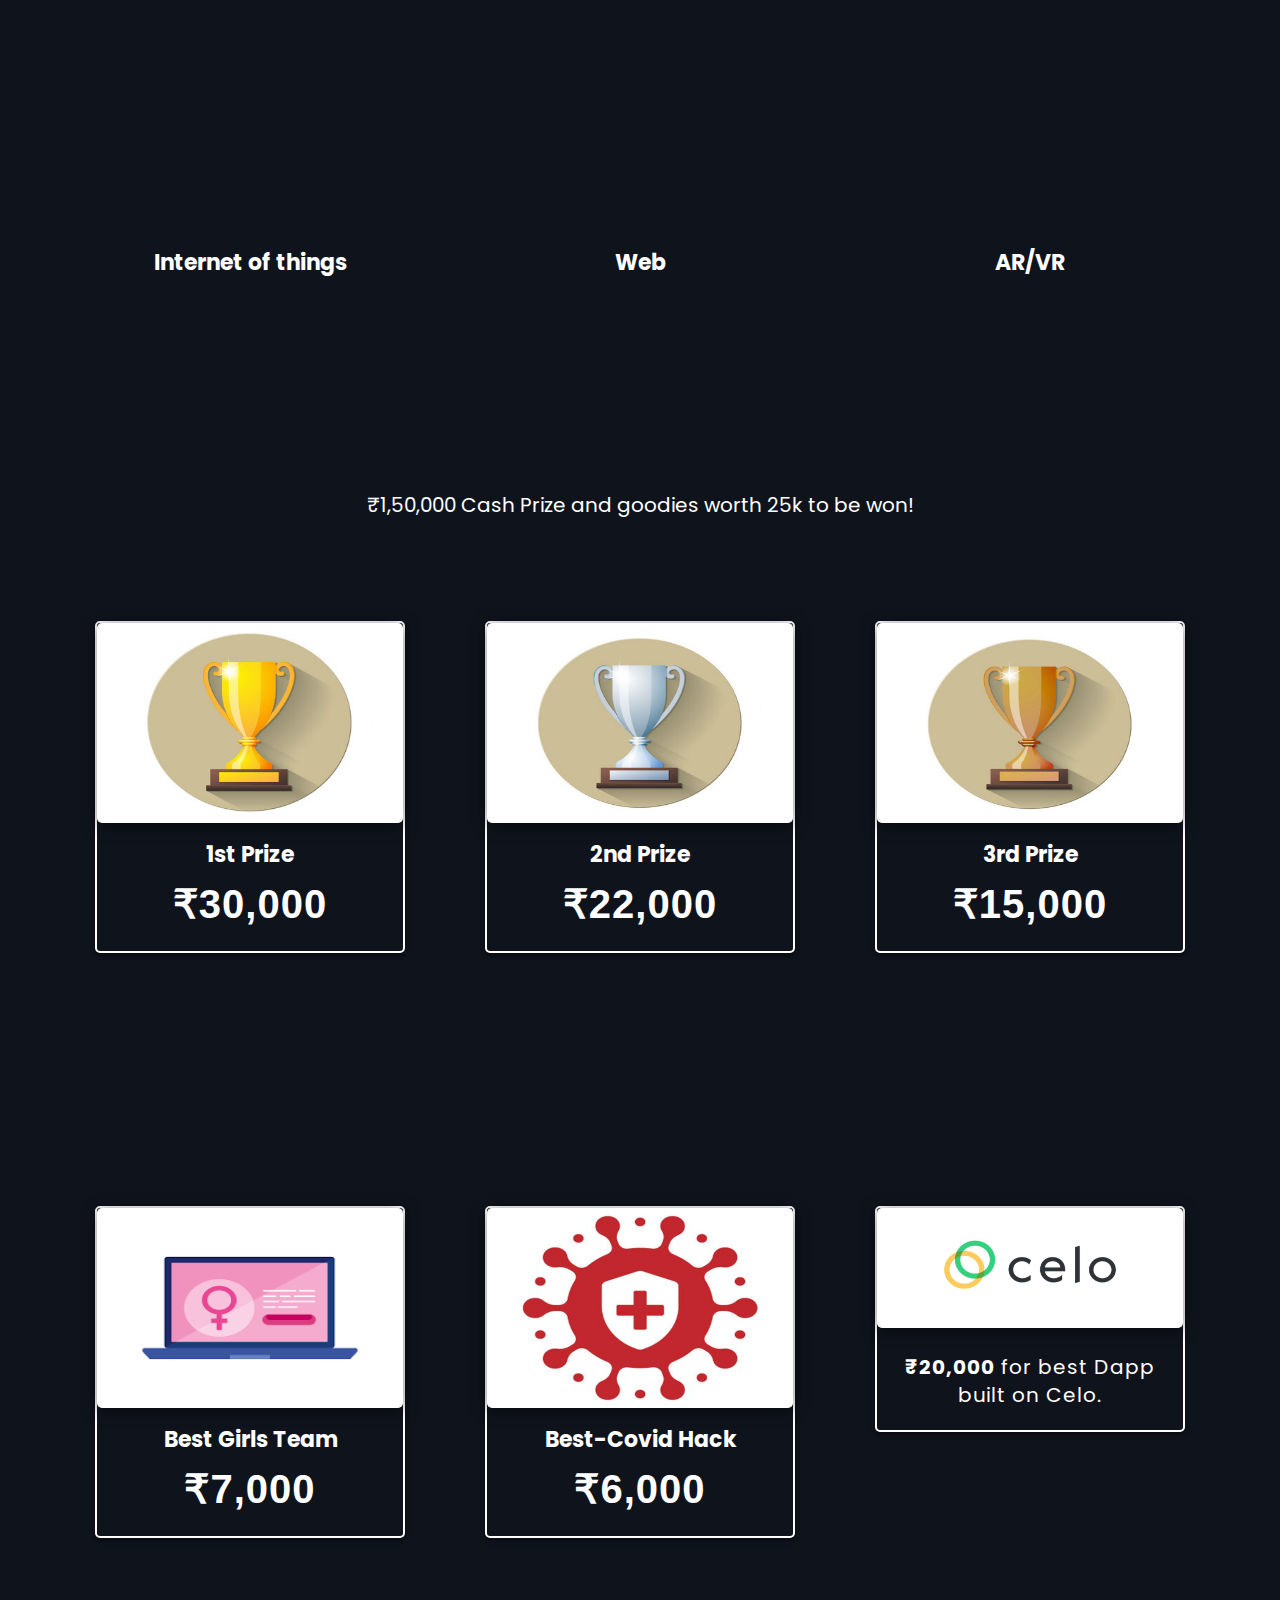
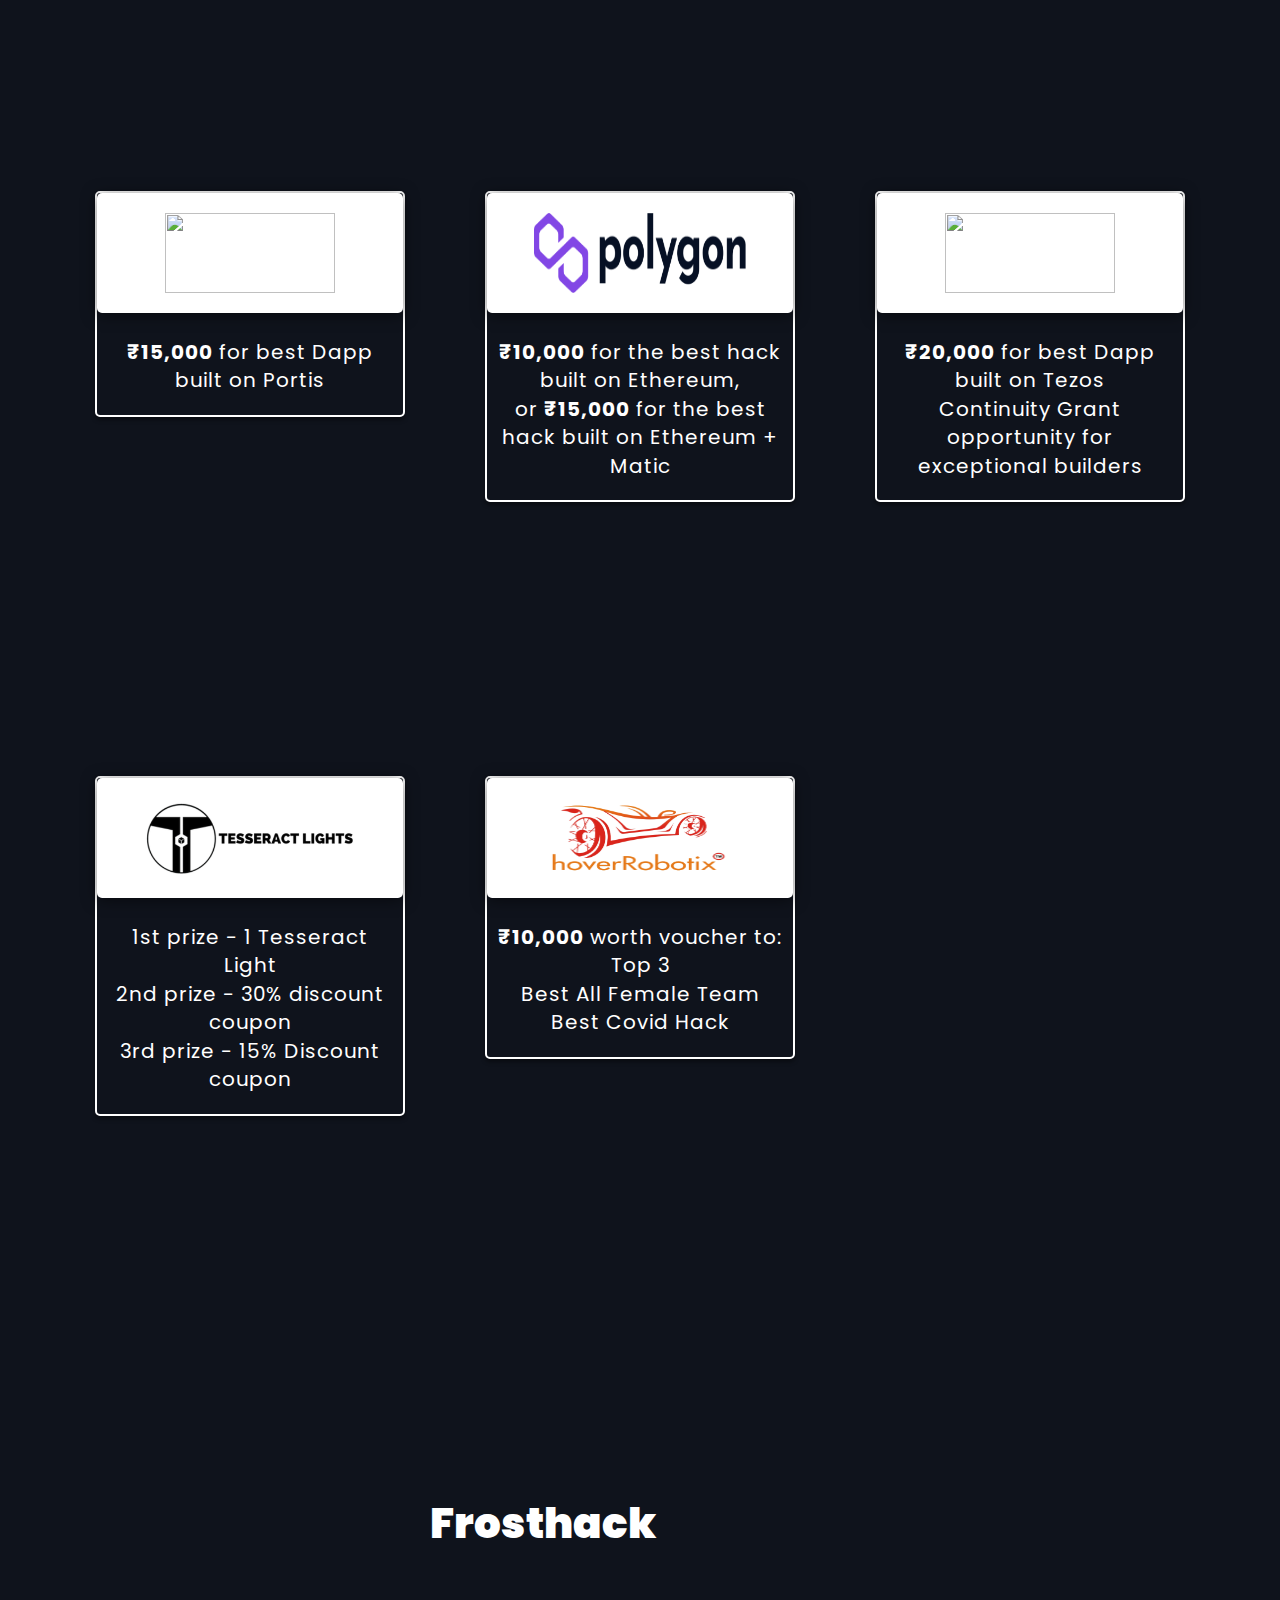
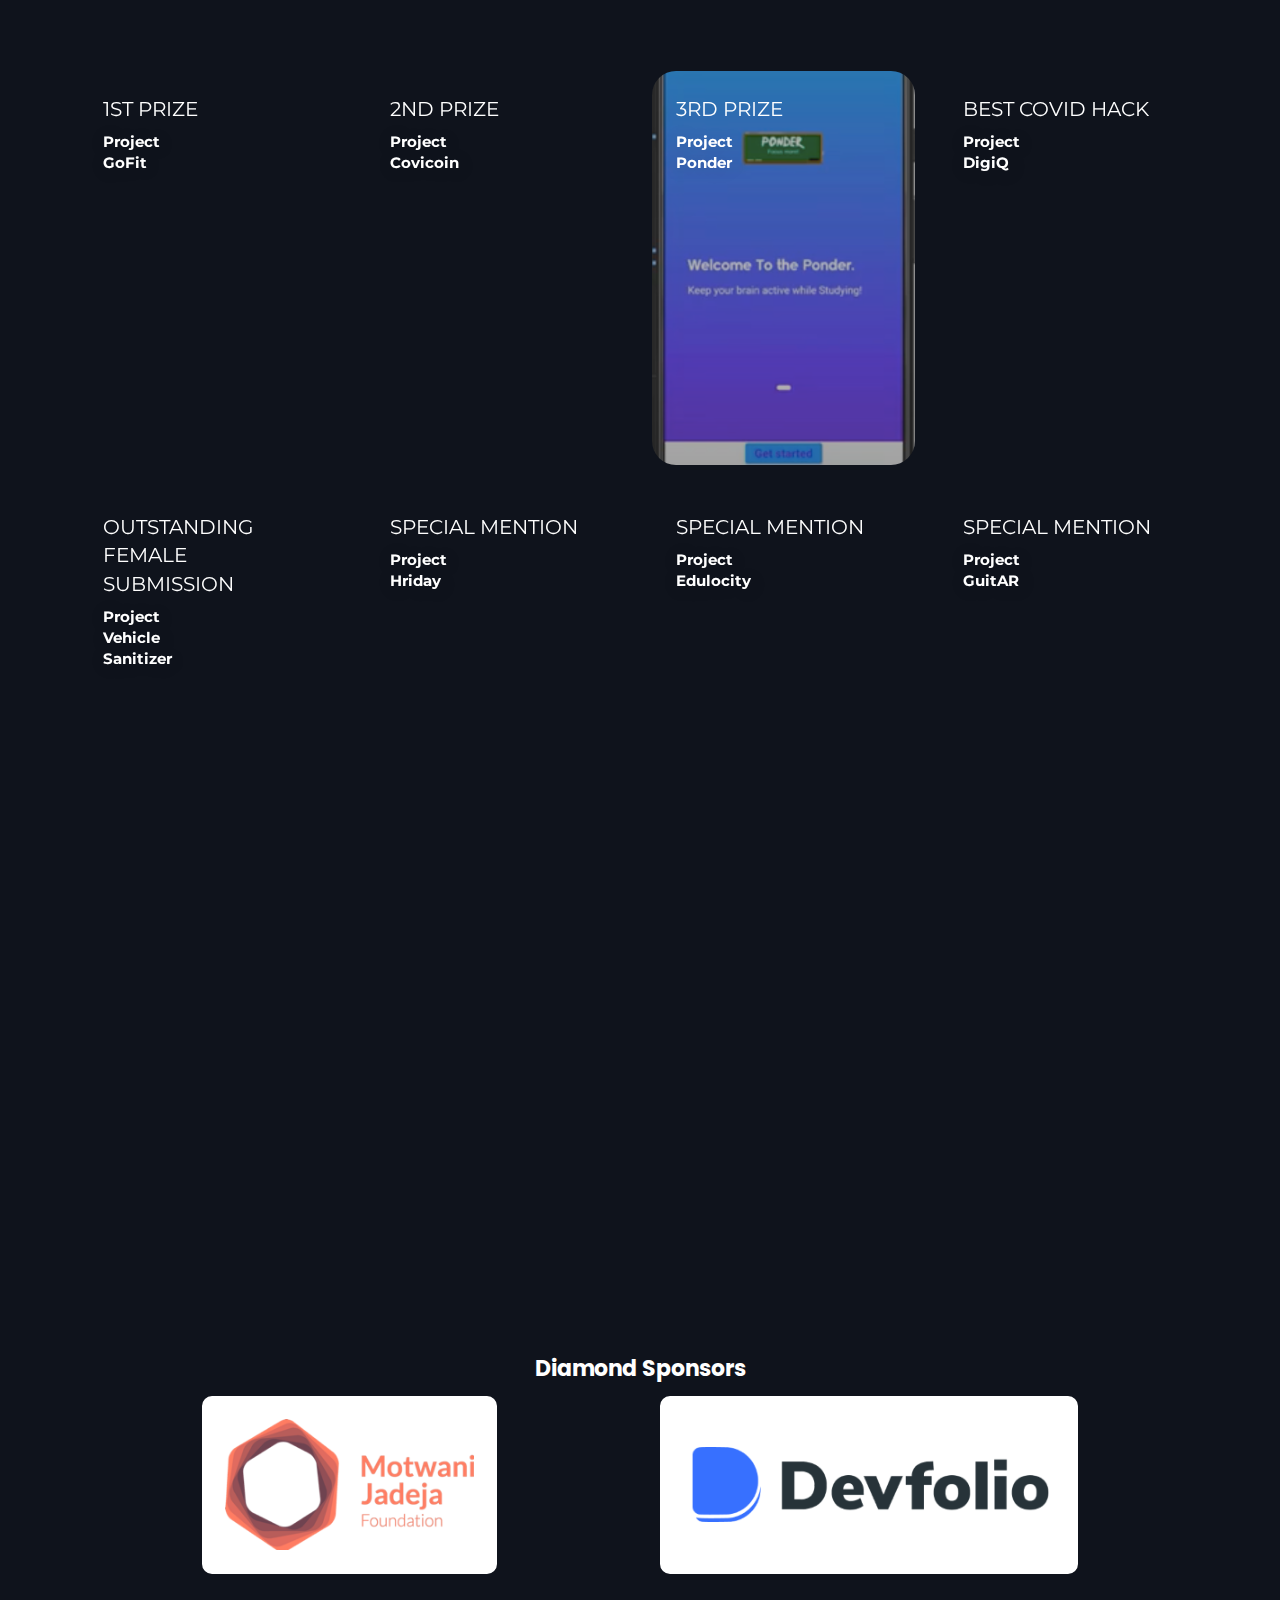
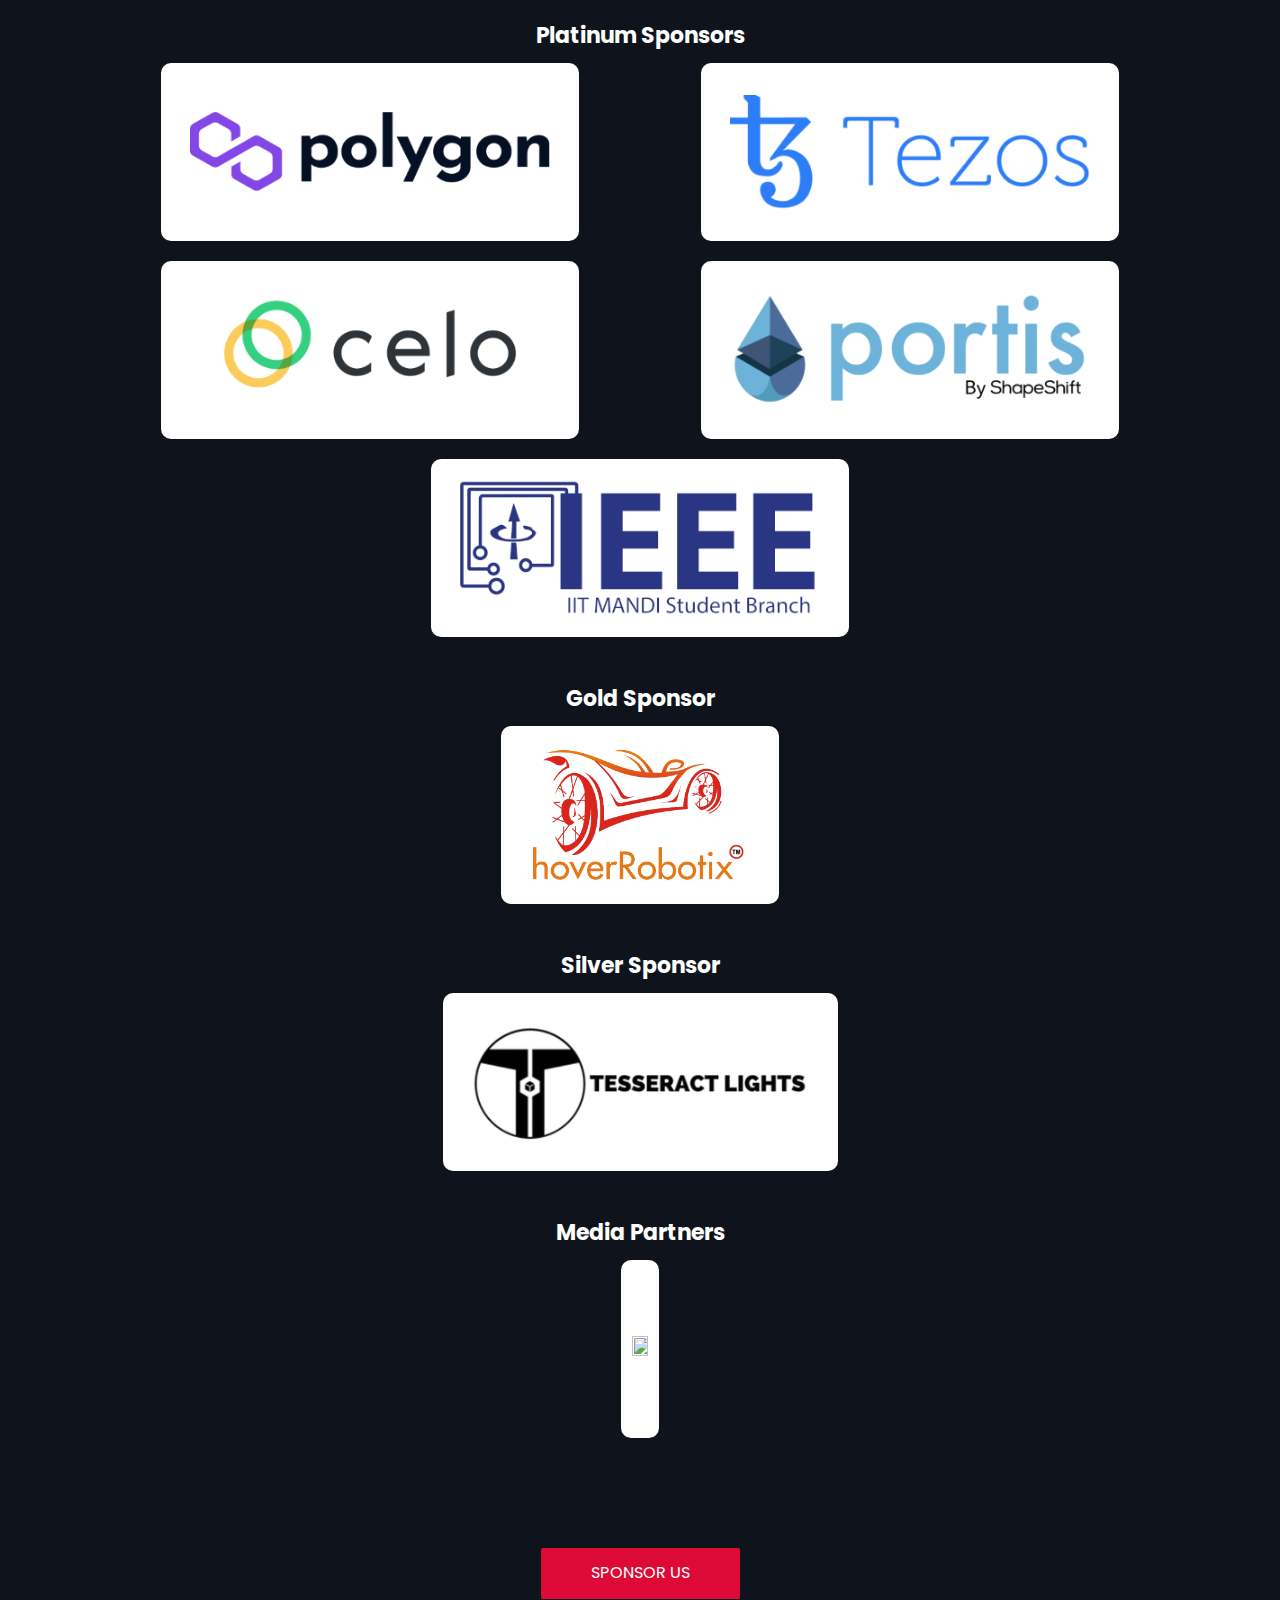
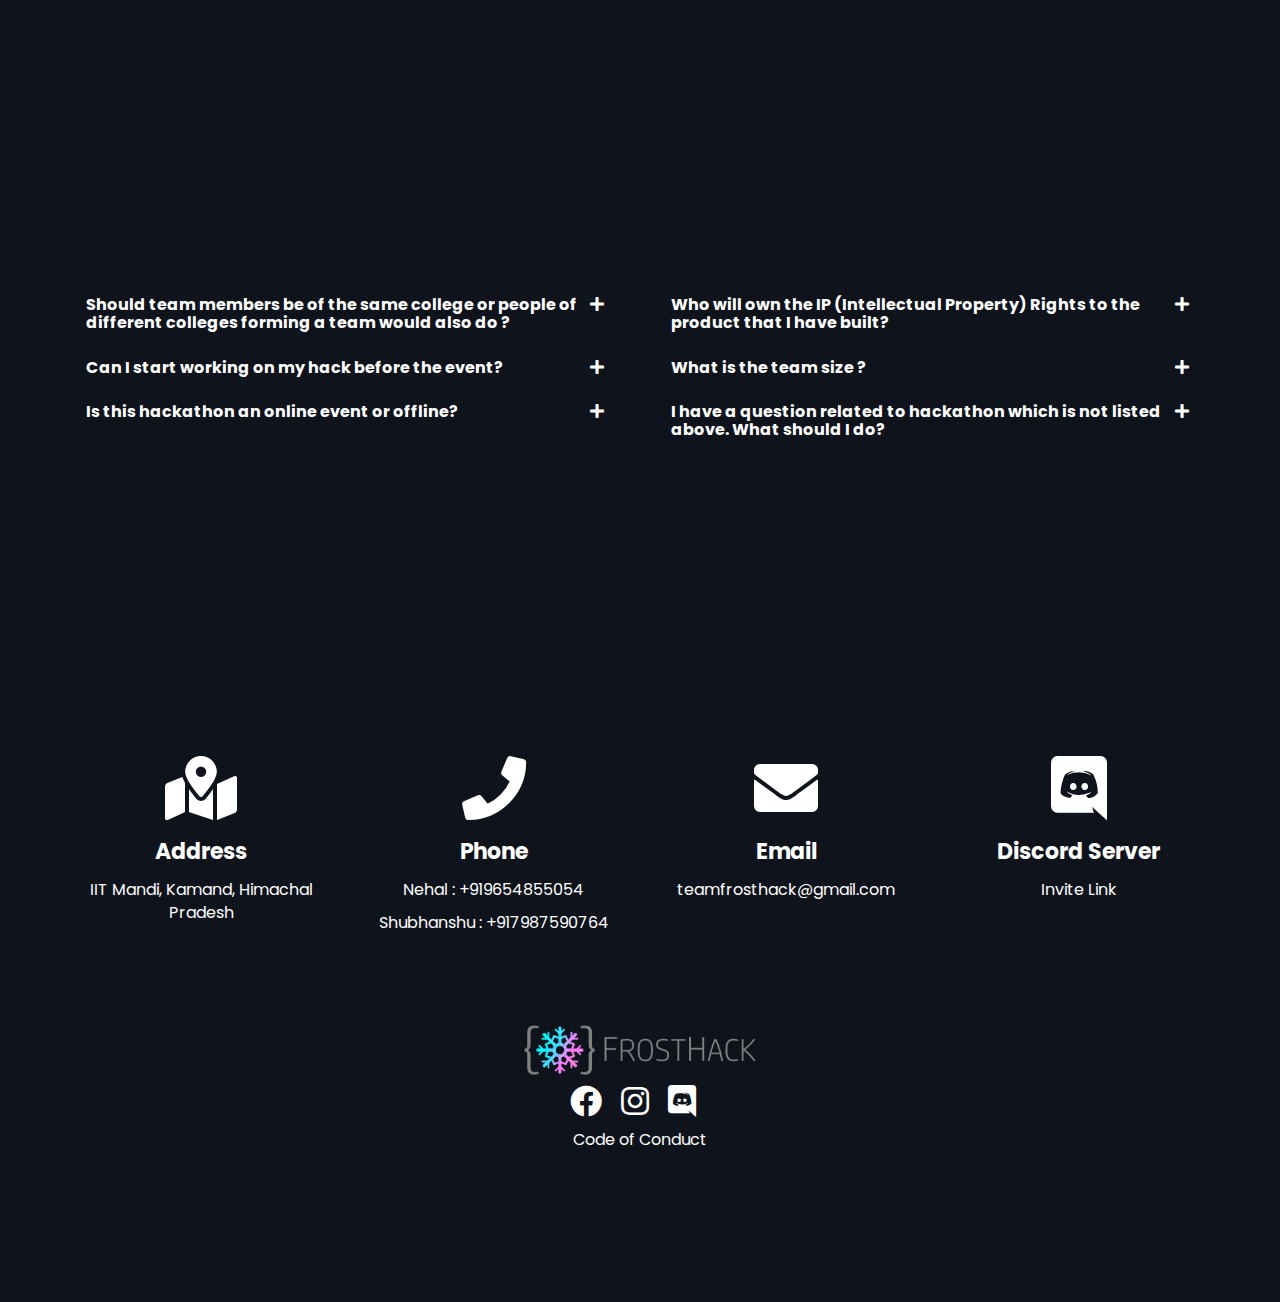
==== commit eb7d7095: "Fixed code of conduct color" ====
--- a/index.html
+++ b/index.html
@@ -1260,7 +1260,7 @@
 						</a>
 					</div>
 					<div class="centered-code">
-						<a href="code.html">Code of Conduct</a>
+						<a id="code_of_conduct" href="code.html">Code of Conduct</a>
 					</div>
 				</div>
 				<!-- /footer logo -->
@@ -1395,6 +1395,7 @@
 			}
 			document.getElementById("cards_landscape_wrap-2").style.backgroundColor = "white";
 			document.getElementById("theme-toggle").src = "img/sun.svg";
+			document.getElementById("code_of_conduct").style.color = "#000000"
 	}
 	function darkmode() {
 		document.body.style.backgroundColor = "#0F131C";
@@ -1457,6 +1458,7 @@
 		}
 		document.getElementById("cards_landscape_wrap-2").style.backgroundColor = "#0F131C";
 		document.getElementById("theme-toggle").src = "img/moon.svg";
+		document.getElementById("code_of_conduct").style.color = "#ffffff"
 	}
 	function themechange() {
   		if(document.body.style.backgroundColor == "rgb(15, 19, 28)"){
--- a/css/index.css
+++ b/css/index.css
@@ -107,6 +107,10 @@
 
 .contact img {
 	height: 4em;
+}
+
+#code_of_conduct:hover {
+  color: #dd0a37 !important;
 }
 
 .track {
